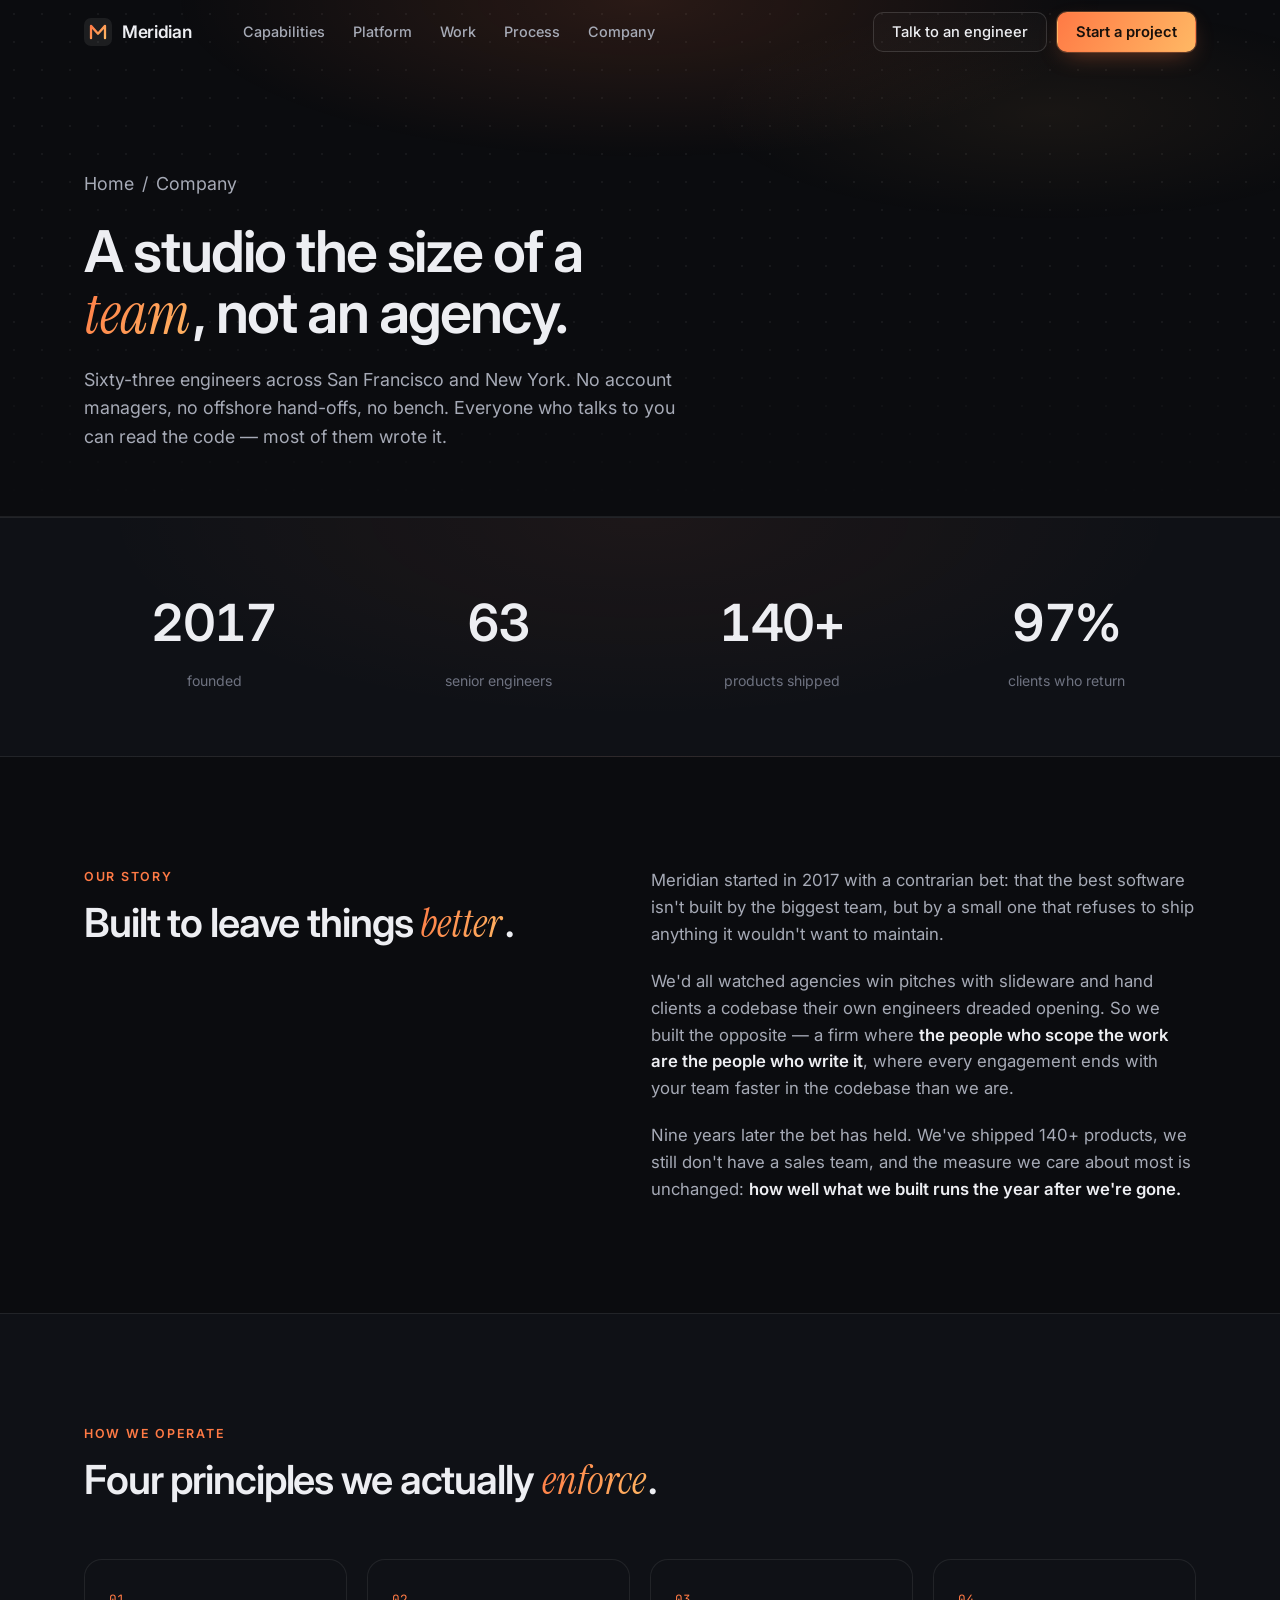
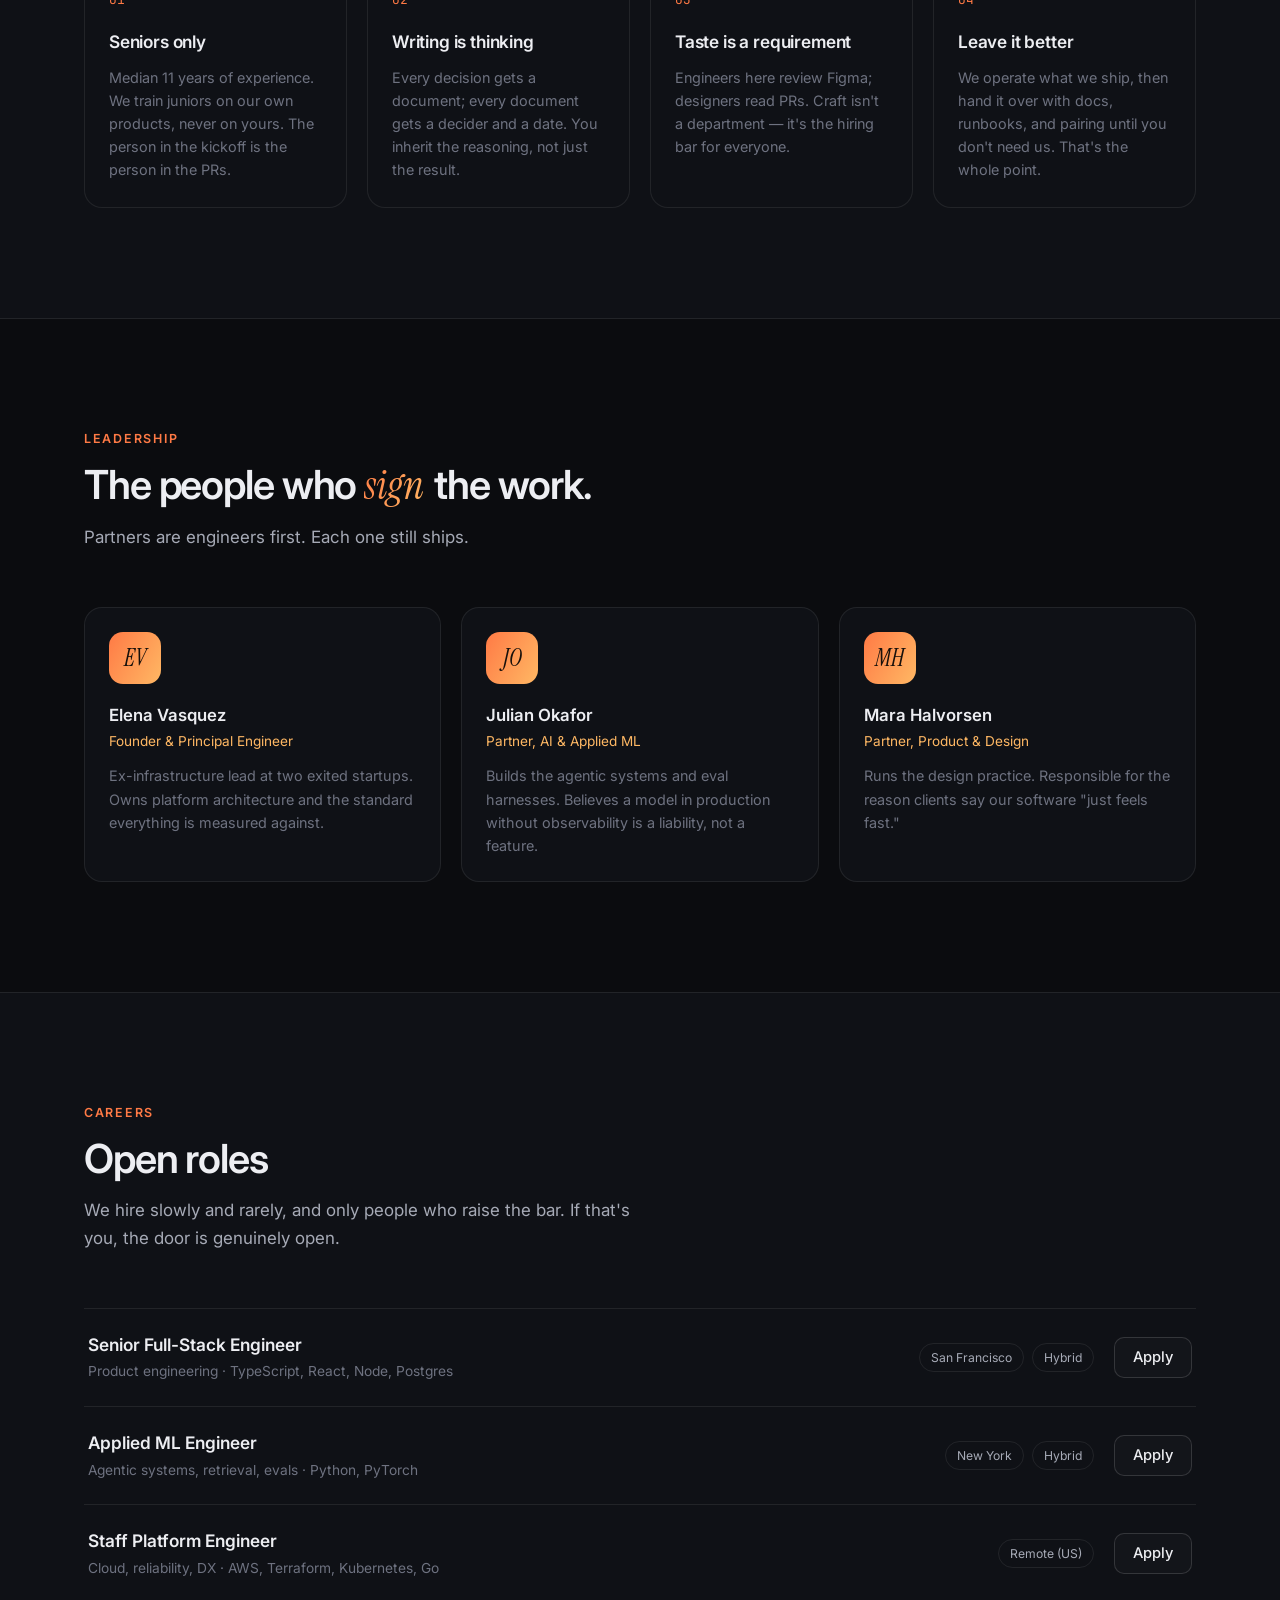
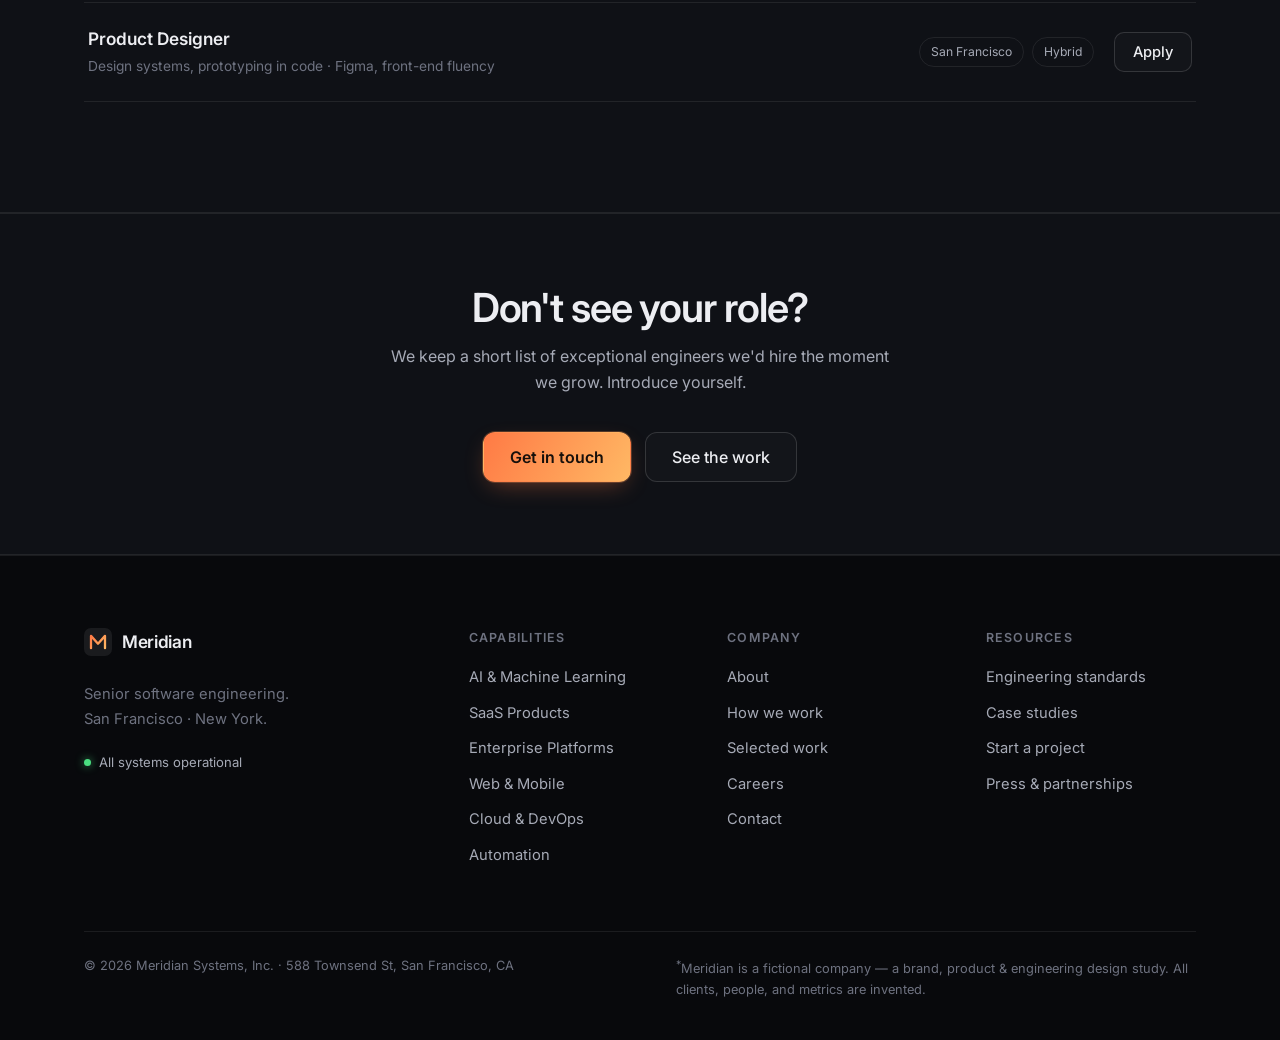
==== about.html @ 1ae5f594 "Add Company/Careers and Work case-study pages - about.html: company story, principles, leadership, o" ====
<!doctype html>
<html lang="en">
<head>
  <meta charset="utf-8">
  <meta name="viewport" content="width=device-width, initial-scale=1">
  <title>Company & Careers — Meridian</title>
  <meta name="description" content="Meridian is a senior software engineering firm in San Francisco and New York. Small by design — sixty-three engineers, no account managers. Meet the team and see open roles.">
  <meta property="og:title" content="Company & Careers — Meridian">
  <meta property="og:description" content="Small by design. Senior software engineering in San Francisco and New York.">
  <meta name="theme-color" content="#0b0c0f">
  <link rel="icon" href="data:image/svg+xml,%3Csvg xmlns='http://www.w3.org/2000/svg' viewBox='0 0 32 32'%3E%3Crect width='32' height='32' rx='8' fill='%230b0c0f'/%3E%3Cpath d='M8 23V9l8 9 8-9v14' stroke='%23ff7a45' stroke-width='2.6' fill='none' stroke-linecap='round' stroke-linejoin='round'/%3E%3C/svg%3E">
  <link rel="preconnect" href="https://fonts.googleapis.com">
  <link rel="preconnect" href="https://fonts.gstatic.com" crossorigin>
  <link href="https://fonts.googleapis.com/css2?family=Inter:wght@400;500;600;700&family=Instrument+Serif:ital@1&family=JetBrains+Mono:wght@400;500&display=swap" rel="stylesheet">
  <link rel="stylesheet" href="css/styles.css">
</head>
<body>
  <a class="skip-link" href="#main">Skip to content</a>

  <header class="nav is-scrolled" id="nav">
    <div class="nav-inner">
      <a class="brand" href="index.html" aria-label="Meridian home">
        <svg class="brand-mark" viewBox="0 0 32 32" aria-hidden="true">
          <rect width="32" height="32" rx="8" fill="currentColor" opacity="0.08"/>
          <path d="M8 23V9l8 9 8-9v14" stroke="url(#mg)" stroke-width="2.6" fill="none" stroke-linecap="round" stroke-linejoin="round"/>
          <defs><linearGradient id="mg" x1="8" y1="9" x2="24" y2="23" gradientUnits="userSpaceOnUse"><stop stop-color="#ff7a45"/><stop offset="1" stop-color="#ffb864"/></linearGradient></defs>
        </svg>
        <span class="brand-name">Meridian</span>
      </a>
      <nav class="nav-links" aria-label="Primary">
        <a href="index.html#capabilities">Capabilities</a>
        <a href="index.html#platform">Platform</a>
        <a href="work.html">Work</a>
        <a href="index.html#process">Process</a>
        <a href="about.html" aria-current="page">Company</a>
      </nav>
      <div class="nav-actions">
        <a class="btn btn-ghost" href="index.html#contact">Talk to an engineer</a>
        <a class="btn btn-primary" href="index.html#contact">Start a project</a>
        <button class="nav-toggle" id="navToggle" aria-expanded="false" aria-controls="mobileMenu" aria-label="Open menu"><span></span><span></span></button>
      </div>
    </div>
    <div class="mobile-menu" id="mobileMenu">
      <a href="index.html#capabilities">Capabilities</a>
      <a href="index.html#platform">Platform</a>
      <a href="work.html">Work</a>
      <a href="index.html#process">Process</a>
      <a href="about.html">Company</a>
      <a class="btn btn-primary" href="index.html#contact">Start a project</a>
    </div>
  </header>

  <main id="main">

    <section class="subhero">
      <div class="hero-bg" aria-hidden="true"></div>
      <div class="container">
        <div class="subhero-inner" data-reveal>
          <p class="crumb"><a href="index.html">Home</a> <span>/</span> Company</p>
          <h1>A studio the size of a <em class="accent-serif">team</em>, not an agency.</h1>
          <p>Sixty-three engineers across San&nbsp;Francisco and New&nbsp;York. No account managers, no offshore hand-offs, no bench. Everyone who talks to you can read the code — most of them wrote it.</p>
        </div>
      </div>
    </section>

    <!-- stats -->
    <section class="stats" aria-label="Company statistics">
      <div class="container stats-row" data-reveal>
        <div class="stat"><span class="stat-num" data-count="2017">0</span><span class="stat-label">founded</span></div>
        <div class="stat"><span class="stat-num" data-count="63">0</span><span class="stat-label">senior engineers</span></div>
        <div class="stat"><span class="stat-num" data-count="140" data-suffix="+">0</span><span class="stat-label">products shipped</span></div>
        <div class="stat"><span class="stat-num" data-count="97" data-suffix="%">0</span><span class="stat-label">clients who return</span></div>
      </div>
    </section>

    <!-- story -->
    <section class="section">
      <div class="container company-grid">
        <div data-reveal>
          <p class="eyebrow">Our story</p>
          <h2 class="h2">Built to leave things <em class="accent-serif">better</em>.</h2>
        </div>
        <div class="prose" data-reveal>
          <p>Meridian started in 2017 with a contrarian bet: that the best software isn't built by the biggest team, but by a small one that refuses to ship anything it wouldn't want to maintain.</p>
          <p>We'd all watched agencies win pitches with slideware and hand clients a codebase their own engineers dreaded opening. So we built the opposite — a firm where <strong>the people who scope the work are the people who write it</strong>, where every engagement ends with your team faster in the codebase than we are.</p>
          <p>Nine years later the bet has held. We've shipped 140+ products, we still don't have a sales team, and the measure we care about most is unchanged: <strong>how well what we built runs the year after we're gone.</strong></p>
        </div>
      </div>
    </section>

    <!-- values -->
    <section class="section section-alt">
      <div class="container">
        <div class="section-head" data-reveal>
          <p class="eyebrow">How we operate</p>
          <h2 class="h2">Four principles we actually <em class="accent-serif">enforce</em>.</h2>
        </div>
        <div class="steps" data-reveal>
          <div class="step"><span class="step-num">01</span><h3>Seniors only</h3><p>Median 11 years of experience. We train juniors on our own products, never on yours. The person in the kickoff is the person in the PRs.</p></div>
          <div class="step"><span class="step-num">02</span><h3>Writing is thinking</h3><p>Every decision gets a document; every document gets a decider and a date. You inherit the reasoning, not just the result.</p></div>
          <div class="step"><span class="step-num">03</span><h3>Taste is a requirement</h3><p>Engineers here review Figma; designers read PRs. Craft isn't a department — it's the hiring bar for everyone.</p></div>
          <div class="step"><span class="step-num">04</span><h3>Leave it better</h3><p>We operate what we ship, then hand it over with docs, runbooks, and pairing until you don't need us. That's the whole point.</p></div>
        </div>
      </div>
    </section>

    <!-- leadership -->
    <section class="section">
      <div class="container">
        <div class="section-head" data-reveal>
          <p class="eyebrow">Leadership</p>
          <h2 class="h2">The people who <em class="accent-serif">sign</em> the work.</h2>
          <p class="section-sub">Partners are engineers first. Each one still ships.</p>
        </div>
        <div class="leaders" data-reveal>
          <div class="leader">
            <div class="leader-avatar">EV</div>
            <h3>Elena Vasquez</h3>
            <p class="role">Founder &amp; Principal Engineer</p>
            <p>Ex-infrastructure lead at two exited startups. Owns platform architecture and the standard everything is measured against.</p>
          </div>
          <div class="leader">
            <div class="leader-avatar">JO</div>
            <h3>Julian Okafor</h3>
            <p class="role">Partner, AI &amp; Applied ML</p>
            <p>Builds the agentic systems and eval harnesses. Believes a model in production without observability is a liability, not a feature.</p>
          </div>
          <div class="leader">
            <div class="leader-avatar">MH</div>
            <h3>Mara Halvorsen</h3>
            <p class="role">Partner, Product &amp; Design</p>
            <p>Runs the design practice. Responsible for the reason clients say our software "just feels fast."</p>
          </div>
        </div>
      </div>
    </section>

    <!-- careers -->
    <section class="section section-alt" id="careers">
      <div class="container">
        <div class="section-head" data-reveal>
          <p class="eyebrow">Careers</p>
          <h2 class="h2">Open roles</h2>
          <p class="section-sub">We hire slowly and rarely, and only people who raise the bar. If that's you, the door is genuinely open.</p>
        </div>
        <div class="roles" data-reveal>
          <div class="role-row">
            <div class="role-main"><h3>Senior Full-Stack Engineer</h3><span>Product engineering · TypeScript, React, Node, Postgres</span></div>
            <div class="role-meta"><span class="role-badge">San Francisco</span><span class="role-badge">Hybrid</span></div>
            <a class="btn btn-ghost" href="index.html#contact">Apply</a>
          </div>
          <div class="role-row">
            <div class="role-main"><h3>Applied ML Engineer</h3><span>Agentic systems, retrieval, evals · Python, PyTorch</span></div>
            <div class="role-meta"><span class="role-badge">New York</span><span class="role-badge">Hybrid</span></div>
            <a class="btn btn-ghost" href="index.html#contact">Apply</a>
          </div>
          <div class="role-row">
            <div class="role-main"><h3>Staff Platform Engineer</h3><span>Cloud, reliability, DX · AWS, Terraform, Kubernetes, Go</span></div>
            <div class="role-meta"><span class="role-badge">Remote (US)</span></div>
            <a class="btn btn-ghost" href="index.html#contact">Apply</a>
          </div>
          <div class="role-row">
            <div class="role-main"><h3>Product Designer</h3><span>Design systems, prototyping in code · Figma, front-end fluency</span></div>
            <div class="role-meta"><span class="role-badge">San Francisco</span><span class="role-badge">Hybrid</span></div>
            <a class="btn btn-ghost" href="index.html#contact">Apply</a>
          </div>
        </div>
      </div>
    </section>

    <section class="cta-band">
      <div class="container" data-reveal>
        <h2 class="h2">Don't see your role?</h2>
        <p>We keep a short list of exceptional engineers we'd hire the moment we grow. Introduce yourself.</p>
        <div class="hero-cta"><a class="btn btn-primary btn-lg" href="index.html#contact">Get in touch</a><a class="btn btn-ghost btn-lg" href="work.html">See the work</a></div>
      </div>
    </section>
  </main>

  <div id="footer-root"></div>
  <script src="js/footer.js" defer></script>
  <script src="js/app.js" defer></script>
</body>
</html>
---- css/styles.css ----
/* ============================================================
   Meridian — design system
   Canvas: warm near-black. Accent: ember (copper → amber).
   Type: Inter (UI) + Instrument Serif italic (display accents).
   ============================================================ */

:root {
  --bg: #0b0c0f;
  --bg-raise: #0f1116;
  --surface: #13151c;
  --surface-2: #171a22;
  --border: rgba(255, 255, 255, 0.08);
  --border-strong: rgba(255, 255, 255, 0.14);
  --text: #edeef2;
  --text-2: #a6aab6;
  --text-3: #6e7280;
  --ember: #ff7a45;
  --ember-2: #ffb864;
  --ember-grad: linear-gradient(120deg, #ff7a45, #ffb864);
  --ok: #4ade80;
  --warn: #fbbf24;
  --radius: 12px;
  --radius-lg: 18px;
  --font-ui: "Inter", ui-sans-serif, system-ui, -apple-system, "Segoe UI", sans-serif;
  --font-serif: "Instrument Serif", Georgia, "Times New Roman", serif;
  --font-mono: "JetBrains Mono", ui-monospace, "SF Mono", Menlo, monospace;
  --container: 1160px;
  --ease: cubic-bezier(0.22, 1, 0.36, 1);
}

*, *::before, *::after { box-sizing: border-box; }

html { scroll-behavior: smooth; }
@media (prefers-reduced-motion: reduce) {
  html { scroll-behavior: auto; }
}

body {
  margin: 0;
  background: var(--bg);
  color: var(--text);
  font-family: var(--font-ui);
  font-size: 16px;
  line-height: 1.6;
  -webkit-font-smoothing: antialiased;
  text-rendering: optimizeLegibility;
  overflow-x: hidden;
}

h1, h2, h3, h4, p, ul, figure, blockquote { margin: 0; }
ul { padding: 0; list-style: none; }
a { color: inherit; text-decoration: none; }
img, svg { display: block; max-width: 100%; }
button { font: inherit; color: inherit; background: none; border: 0; cursor: pointer; }

::selection { background: rgba(255, 122, 69, 0.32); color: #fff; }

.container {
  width: 100%;
  max-width: var(--container);
  margin: 0 auto;
  padding: 0 24px;
}

.skip-link {
  position: absolute;
  left: 16px; top: -48px;
  z-index: 100;
  padding: 10px 16px;
  background: var(--surface-2);
  border: 1px solid var(--border-strong);
  border-radius: 8px;
  transition: top 0.2s var(--ease);
}
.skip-link:focus { top: 16px; }

/* ---------- typography ---------- */

.display {
  font-size: clamp(2.5rem, 6vw, 4.3rem);
  font-weight: 600;
  line-height: 1.04;
  letter-spacing: -0.035em;
  text-wrap: balance;
}
.display-sm {
  font-size: clamp(2rem, 4.4vw, 3.2rem);
  font-weight: 600;
  line-height: 1.08;
  letter-spacing: -0.03em;
}
.h2 {
  font-size: clamp(1.7rem, 3.4vw, 2.5rem);
  font-weight: 600;
  line-height: 1.12;
  letter-spacing: -0.028em;
  text-wrap: balance;
}
.accent-serif {
  font-family: var(--font-serif);
  font-style: italic;
  font-weight: 400;
  letter-spacing: 0;
  background: var(--ember-grad);
  -webkit-background-clip: text;
  background-clip: text;
  color: transparent;
  padding-right: 0.06em;
}
.eyebrow {
  font-size: 0.78rem;
  font-weight: 600;
  letter-spacing: 0.14em;
  text-transform: uppercase;
  color: var(--ember);
  margin-bottom: 14px;
}
.section-sub {
  color: var(--text-2);
  font-size: 1.06rem;
  max-width: 560px;
  margin-top: 16px;
}

/* ---------- buttons ---------- */

.btn {
  display: inline-flex;
  align-items: center;
  gap: 8px;
  padding: 9px 18px;
  border-radius: 10px;
  font-size: 0.92rem;
  font-weight: 500;
  line-height: 1.4;
  white-space: nowrap;
  border: 1px solid transparent;
  transition: transform 0.18s var(--ease), background 0.18s var(--ease),
              border-color 0.18s var(--ease), box-shadow 0.18s var(--ease);
}
.btn-lg { padding: 13px 26px; font-size: 1rem; border-radius: 12px; }
.btn-primary {
  background: var(--ember-grad);
  color: #17100b;
  font-weight: 600;
  box-shadow: 0 0 0 1px rgba(255, 150, 90, 0.25), 0 8px 24px -8px rgba(255, 122, 69, 0.45);
}
.btn-primary:hover {
  transform: translateY(-1px);
  box-shadow: 0 0 0 1px rgba(255, 170, 110, 0.4), 0 12px 32px -8px rgba(255, 122, 69, 0.6);
}
.btn-ghost {
  border-color: var(--border-strong);
  color: var(--text);
  background: rgba(255, 255, 255, 0.02);
}
.btn-ghost:hover {
  border-color: rgba(255, 255, 255, 0.28);
  background: rgba(255, 255, 255, 0.05);
  transform: translateY(-1px);
}
.btn:focus-visible, .tab:focus-visible, a:focus-visible {
  outline: 2px solid var(--ember);
  outline-offset: 3px;
  border-radius: 4px;
}

.text-link {
  display: inline-block;
  margin-top: 18px;
  font-weight: 500;
  color: var(--ember-2);
  transition: opacity 0.15s ease;
}
.text-link:hover { opacity: 0.8; }

/* ---------- nav ---------- */

.nav {
  position: fixed;
  inset: 0 0 auto 0;
  z-index: 50;
  transition: background 0.25s ease, border-color 0.25s ease, backdrop-filter 0.25s ease;
  border-bottom: 1px solid transparent;
}
.nav.is-scrolled {
  background: rgba(11, 12, 15, 0.78);
  -webkit-backdrop-filter: blur(14px);
  backdrop-filter: blur(14px);
  border-bottom-color: var(--border);
}
.nav-inner {
  max-width: var(--container);
  margin: 0 auto;
  padding: 0 24px;
  height: 64px;
  display: flex;
  align-items: center;
  gap: 32px;
}
.brand { display: inline-flex; align-items: center; gap: 10px; }
.brand-mark { width: 28px; height: 28px; }
.brand-name {
  font-size: 1.08rem;
  font-weight: 600;
  letter-spacing: -0.02em;
}
.nav-links {
  display: flex;
  gap: 4px;
  margin-left: 8px;
}
.nav-links a {
  padding: 7px 12px;
  border-radius: 8px;
  font-size: 0.9rem;
  font-weight: 500;
  color: var(--text-2);
  transition: color 0.15s ease, background 0.15s ease;
}
.nav-links a:hover { color: var(--text); background: rgba(255, 255, 255, 0.05); }
.nav-actions {
  margin-left: auto;
  display: flex;
  align-items: center;
  gap: 10px;
}
.nav-toggle {
  display: none;
  flex-direction: column;
  justify-content: center;
  gap: 5px;
  width: 40px;
  height: 40px;
  padding: 10px;
  border-radius: 8px;
}
.nav-toggle span {
  display: block;
  height: 2px;
  border-radius: 2px;
  background: var(--text);
  transition: transform 0.25s var(--ease), opacity 0.2s ease;
}
.nav-toggle[aria-expanded="true"] span:first-child { transform: translateY(3.5px) rotate(45deg); }
.nav-toggle[aria-expanded="true"] span:last-child { transform: translateY(-3.5px) rotate(-45deg); }

.mobile-menu {
  display: none;
  flex-direction: column;
  gap: 4px;
  padding: 12px 24px 24px;
  background: rgba(11, 12, 15, 0.96);
  -webkit-backdrop-filter: blur(14px);
  backdrop-filter: blur(14px);
  border-bottom: 1px solid var(--border);
}
.mobile-menu a:not(.btn) {
  padding: 12px 4px;
  font-size: 1.05rem;
  font-weight: 500;
  color: var(--text-2);
  border-bottom: 1px solid var(--border);
}
.mobile-menu .btn { margin-top: 16px; justify-content: center; }
.mobile-menu.is-open { display: flex; }

/* ---------- hero ---------- */

.hero {
  position: relative;
  padding: 168px 0 96px;
  overflow: hidden;
}
.hero-bg {
  position: absolute;
  inset: 0;
  pointer-events: none;
  background:
    radial-gradient(52% 44% at 50% 0%, rgba(255, 122, 69, 0.13), transparent 70%),
    radial-gradient(38% 30% at 82% 22%, rgba(255, 184, 100, 0.06), transparent 70%),
    radial-gradient(rgba(255, 255, 255, 0.05) 1px, transparent 1px);
  background-size: 100% 100%, 100% 100%, 28px 28px;
  mask-image: linear-gradient(to bottom, black 0%, black 62%, transparent 100%);
  -webkit-mask-image: linear-gradient(to bottom, black 0%, black 62%, transparent 100%);
}
.hero-copy {
  position: relative;
  max-width: 860px;
  margin: 0 auto;
  text-align: center;
}
.pill {
  display: inline-flex;
  align-items: center;
  gap: 8px;
  padding: 6px 14px;
  margin-bottom: 28px;
  border: 1px solid var(--border-strong);
  border-radius: 999px;
  background: rgba(255, 255, 255, 0.03);
  font-size: 0.82rem;
  font-weight: 500;
  color: var(--text-2);
}
.pill-dot {
  width: 7px; height: 7px;
  border-radius: 50%;
  background: var(--ember);
  box-shadow: 0 0 10px rgba(255, 122, 69, 0.9);
}
.hero-sub {
  margin: 26px auto 0;
  max-width: 620px;
  font-size: 1.13rem;
  color: var(--text-2);
}
.hero-cta {
  display: flex;
  flex-wrap: wrap;
  justify-content: center;
  gap: 14px;
  margin-top: 36px;
}
.hero-meta {
  margin-top: 22px;
  font-size: 0.85rem;
  color: var(--text-3);
}

/* ---------- console mockup ---------- */

.console-wrap {
  position: relative;
  margin-top: 72px;
}
.console-glow {
  position: absolute;
  inset: -8% -6%;
  background: radial-gradient(50% 60% at 50% 30%, rgba(255, 122, 69, 0.16), transparent 72%);
  filter: blur(12px);
  pointer-events: none;
}
.console {
  position: relative;
  border: 1px solid var(--border-strong);
  border-radius: var(--radius-lg);
  background: linear-gradient(180deg, #14161d, #0e1015);
  box-shadow:
    0 1px 0 rgba(255, 255, 255, 0.06) inset,
    0 40px 80px -32px rgba(0, 0, 0, 0.8);
  overflow: hidden;
  font-size: 13px;
}
.console-top {
  display: flex;
  align-items: center;
  gap: 7px;
  padding: 12px 16px;
  border-bottom: 1px solid var(--border);
  background: rgba(255, 255, 255, 0.02);
}
.tl-dot {
  width: 11px; height: 11px;
  border-radius: 50%;
  background: rgba(255, 255, 255, 0.14);
}
.console-title {
  margin-left: 10px;
  font-family: var(--font-mono);
  font-size: 12px;
  color: var(--text-3);
  overflow: hidden;
  text-overflow: ellipsis;
  white-space: nowrap;
}
.console-env {
  margin-left: auto;
  padding: 2px 9px;
  border-radius: 999px;
  border: 1px solid rgba(74, 222, 128, 0.35);
  color: var(--ok);
  font-size: 10px;
  font-weight: 600;
  letter-spacing: 0.1em;
}
.console-body { display: flex; }
.console-side {
  width: 172px;
  flex-shrink: 0;
  padding: 14px 10px;
  border-right: 1px solid var(--border);
  display: flex;
  flex-direction: column;
  gap: 2px;
}
.cs-item {
  display: flex;
  align-items: center;
  gap: 9px;
  padding: 7px 10px;
  border-radius: 8px;
  color: var(--text-3);
  font-weight: 500;
}
.cs-item.is-active {
  background: rgba(255, 122, 69, 0.1);
  color: var(--text);
}
.cs-ico {
  width: 13px; height: 13px;
  border-radius: 4px;
  background: currentColor;
  opacity: 0.35;
}
.cs-item.is-active .cs-ico { background: var(--ember); opacity: 1; }

.console-main {
  flex: 1;
  min-width: 0;
  padding: 18px;
  display: flex;
  flex-direction: column;
  gap: 14px;
}
.console-metrics {
  display: grid;
  grid-template-columns: repeat(3, 1fr);
  gap: 12px;
}
.metric {
  position: relative;
  padding: 12px 14px 8px;
  border: 1px solid var(--border);
  border-radius: 10px;
  background: rgba(255, 255, 255, 0.02);
  display: flex;
  flex-direction: column;
  gap: 2px;
}
.metric-label { color: var(--text-3); font-size: 11px; }
.metric-value {
  font-size: 19px;
  font-weight: 600;
  letter-spacing: -0.02em;
  font-variant-numeric: tabular-nums;
}
.metric-delta { font-size: 10.5px; color: var(--text-3); }
.metric-delta.up { color: var(--ok); }
.spark {
  width: 100%;
  height: 26px;
  margin-top: 6px;
}
.spark path {
  fill: none;
  stroke: var(--ember);
  stroke-width: 1.8;
  stroke-linecap: round;
  opacity: 0.85;
}

.console-feed {
  border: 1px solid var(--border);
  border-radius: 10px;
  background: rgba(255, 255, 255, 0.02);
  padding: 12px 14px;
}
.feed-title {
  font-size: 11px;
  font-weight: 600;
  letter-spacing: 0.08em;
  text-transform: uppercase;
  color: var(--text-3);
  margin-bottom: 8px;
}
.feed-row {
  display: flex;
  align-items: center;
  gap: 10px;
  padding: 7px 0;
  border-top: 1px solid var(--border);
  min-width: 0;
}
.feed-name {
  font-family: var(--font-mono);
  font-size: 12px;
  color: var(--text);
  flex-shrink: 0;
}
.feed-desc {
  color: var(--text-3);
  overflow: hidden;
  text-overflow: ellipsis;
  white-space: nowrap;
}
.feed-time { margin-left: auto; color: var(--text-3); font-size: 11px; flex-shrink: 0; }

.dot {
  width: 7px; height: 7px;
  border-radius: 50%;
  flex-shrink: 0;
}
.dot.ok { background: var(--ok); box-shadow: 0 0 8px rgba(74, 222, 128, 0.7); }
.dot.warn { background: var(--warn); box-shadow: 0 0 8px rgba(251, 191, 36, 0.7); }
.dot.pulse { animation: pulse 2.4s ease-in-out infinite; }
@keyframes pulse {
  0%, 100% { box-shadow: 0 0 0 0 rgba(74, 222, 128, 0.5); }
  50% { box-shadow: 0 0 0 6px rgba(74, 222, 128, 0); }
}

.console-deploy {
  display: flex;
  align-items: center;
  gap: 10px;
  padding: 10px 14px;
  border: 1px solid rgba(74, 222, 128, 0.18);
  border-radius: 10px;
  background: rgba(74, 222, 128, 0.05);
  color: var(--text-2);
}
.console-deploy strong { color: var(--text); font-weight: 600; }
.deploy-time { margin-left: auto; font-family: var(--font-mono); font-size: 11px; color: var(--text-3); }

/* ---------- logos ---------- */

.logos { padding: 56px 0 40px; }
.logos-label {
  text-align: center;
  font-size: 0.82rem;
  letter-spacing: 0.1em;
  text-transform: uppercase;
  color: var(--text-3);
  margin-bottom: 30px;
}
.logos-row {
  display: flex;
  flex-wrap: wrap;
  justify-content: center;
  align-items: center;
  gap: 20px 48px;
}
.logo-mark {
  color: var(--text-3);
  opacity: 0.85;
  transition: color 0.2s ease, opacity 0.2s ease;
  white-space: nowrap;
}
.logo-mark:hover { color: var(--text-2); opacity: 1; }
.lm-1 { font-family: var(--font-serif); font-style: italic; font-size: 1.35rem; }
.lm-2 { font-weight: 700; letter-spacing: 0.22em; font-size: 0.95rem; }
.lm-3 { font-weight: 600; font-size: 1.2rem; letter-spacing: -0.04em; }
.lm-4 { font-weight: 500; font-size: 1.2rem; letter-spacing: -0.01em; }
.lm-5 { font-weight: 600; letter-spacing: 0.3em; font-size: 0.9rem; }
.lm-6 { font-family: var(--font-mono); font-size: 1.05rem; }
.lm-7 { font-family: var(--font-serif); font-style: italic; font-size: 1.3rem; }
.lm-8 { font-weight: 700; letter-spacing: 0.18em; font-size: 0.95rem; }

/* ---------- sections ---------- */

.section { padding: 110px 0; }
.section-alt {
  background: var(--bg-raise);
  border-top: 1px solid var(--border);
  border-bottom: 1px solid var(--border);
}
.section-head { max-width: 640px; margin-bottom: 56px; }

/* ---------- tabs ---------- */

.tab-list {
  display: flex;
  flex-wrap: wrap;
  gap: 6px;
  padding: 6px;
  border: 1px solid var(--border);
  border-radius: 14px;
  background: var(--bg-raise);
  width: fit-content;
  max-width: 100%;
}
.tab {
  padding: 8px 15px;
  border-radius: 9px;
  font-size: 0.88rem;
  font-weight: 500;
  color: var(--text-3);
  transition: color 0.15s ease, background 0.15s ease;
  white-space: nowrap;
}
.tab:hover { color: var(--text-2); }
.tab.is-active {
  background: var(--surface-2);
  color: var(--text);
  box-shadow: 0 1px 0 rgba(255, 255, 255, 0.05) inset, 0 4px 12px -4px rgba(0, 0, 0, 0.5);
}
.tab-panel {
  display: none;
  margin-top: 34px;
  gap: 48px;
  align-items: start;
}
.tab-panel.is-active { display: grid; grid-template-columns: 1.25fr 1fr; }
.panel-copy h3 {
  font-size: 1.45rem;
  font-weight: 600;
  letter-spacing: -0.02em;
  margin-bottom: 12px;
}
.panel-copy p { color: var(--text-2); max-width: 520px; }
.check-list { margin-top: 22px; display: grid; gap: 11px; }
.check-list li {
  position: relative;
  padding-left: 28px;
  color: var(--text-2);
}
.check-list li::before {
  content: "";
  position: absolute;
  left: 0; top: 5px;
  width: 15px; height: 15px;
  border-radius: 50%;
  background:
    linear-gradient(120deg, rgba(255,122,69,.22), rgba(255,184,100,.22));
  border: 1px solid rgba(255, 140, 80, 0.5);
}
.check-list li::after {
  content: "";
  position: absolute;
  left: 4.5px; top: 9px;
  width: 7px; height: 4px;
  border-left: 1.6px solid var(--ember-2);
  border-bottom: 1.6px solid var(--ember-2);
  transform: rotate(-48deg);
}
.panel-spec {
  border: 1px solid var(--border);
  border-radius: var(--radius);
  background: var(--bg-raise);
  padding: 8px 22px;
}
.spec-row {
  display: flex;
  justify-content: space-between;
  align-items: baseline;
  gap: 18px;
  padding: 15px 0;
  border-top: 1px solid var(--border);
  font-size: 0.92rem;
}
.spec-row:first-child { border-top: 0; }
.spec-row span { color: var(--text-3); flex-shrink: 0; }
.spec-row strong { font-weight: 600; text-align: right; }

/* ---------- vignettes ---------- */

.vignette {
  display: grid;
  grid-template-columns: 1fr 1.15fr;
  gap: 64px;
  align-items: center;
  padding: 56px 0;
}
.vignette + .vignette { border-top: 1px solid var(--border); }
.vignette-copy, .vignette-visual { min-width: 0; }
.vignette-flip .vignette-copy { order: 2; }
.vignette-flip .vignette-visual { order: 1; }
.vignette-copy h3 {
  font-size: 1.6rem;
  font-weight: 600;
  letter-spacing: -0.022em;
  margin-bottom: 14px;
}
.vignette-copy p { color: var(--text-2); max-width: 460px; }

/* canvas card */
.canvas-card {
  border: 1px solid var(--border-strong);
  border-radius: var(--radius-lg);
  background:
    radial-gradient(rgba(255,255,255,0.05) 1px, transparent 1px) 0 0 / 22px 22px,
    linear-gradient(180deg, #14161d, #0e1015);
  box-shadow: 0 24px 60px -28px rgba(0, 0, 0, 0.8);
  overflow-x: auto;
  overflow-y: hidden;
}
.canvas-stage {
  position: relative;
  width: 560px;
  height: 300px;
  margin: 0 auto;
}
.canvas-lines { position: absolute; left: 20px; top: 20px; width: 520px; height: 260px; }
.canvas-lines .flow {
  fill: none;
  stroke: rgba(255, 150, 90, 0.5);
  stroke-width: 1.6;
  stroke-dasharray: 6 6;
  animation: flow 1.6s linear infinite;
}
@keyframes flow { to { stroke-dashoffset: -12; } }
.node {
  position: absolute;
  left: var(--x); top: var(--y);
  display: flex;
  flex-direction: column;
  gap: 1px;
  padding: 9px 13px 8px 26px;
  border: 1px solid var(--border-strong);
  border-radius: 10px;
  background: #171a22;
  font-size: 12.5px;
  font-weight: 600;
  white-space: nowrap;
  box-shadow: 0 8px 20px -8px rgba(0, 0, 0, 0.7);
}
.node small { font-weight: 400; color: var(--text-3); font-size: 10.5px; }
.node-dot {
  position: absolute;
  left: 11px; top: 15px;
  width: 7px; height: 7px;
  border-radius: 50%;
}
.node-dot.ok { background: var(--ok); }
.node-dot.warn { background: var(--warn); }
.node-dot.ember { background: var(--ember); box-shadow: 0 0 10px rgba(255,122,69,.8); }
.node-hot { border-color: rgba(255, 122, 69, 0.55); }

/* code card */
.code-card {
  border: 1px solid var(--border-strong);
  border-radius: var(--radius-lg);
  background: linear-gradient(180deg, #14161d, #0e1015);
  box-shadow: 0 24px 60px -28px rgba(0, 0, 0, 0.8);
  overflow: hidden;
}
.code-top {
  display: flex;
  align-items: center;
  gap: 7px;
  padding: 11px 14px;
  border-bottom: 1px solid var(--border);
}
.code-file {
  margin-left: 8px;
  font-family: var(--font-mono);
  font-size: 11.5px;
  color: var(--text-3);
}
.code {
  margin: 0;
  padding: 18px 20px;
  font-family: var(--font-mono);
  font-size: 12.5px;
  line-height: 1.75;
  color: #c9cdd8;
  overflow-x: auto;
}
.c-kw { color: #ff8f66; }
.c-fn { color: #ffc98a; }
.c-ty { color: #8ab8ff; }
.c-st { color: #9ce29c; }
.c-nu { color: #d0a8ff; }
.c-cm { color: #5b5f6b; font-style: italic; }

/* ops card */
.ops-card {
  border: 1px solid var(--border-strong);
  border-radius: var(--radius-lg);
  background: linear-gradient(180deg, #14161d, #0e1015);
  box-shadow: 0 24px 60px -28px rgba(0, 0, 0, 0.8);
  padding: 22px 24px;
}
.ops-row {
  display: flex;
  justify-content: space-between;
  align-items: baseline;
  font-size: 0.9rem;
  color: var(--text-2);
}
.ok-text { color: var(--ok); font-size: 1.15rem; font-weight: 600; }
.uptime-bars {
  display: flex;
  gap: 3px;
  margin: 16px 0 20px;
}
.uptime-bars span {
  flex: 1;
  height: 30px;
  border-radius: 2px;
  background: rgba(74, 222, 128, 0.55);
}
.uptime-bars span.down { background: rgba(251, 191, 36, 0.7); }
.ops-grid {
  display: grid;
  grid-template-columns: repeat(4, 1fr);
  gap: 10px;
}
.ops-stat {
  border: 1px solid var(--border);
  border-radius: 10px;
  padding: 10px 12px;
  display: flex;
  flex-direction: column;
  gap: 2px;
}
.ops-stat span { font-size: 11px; color: var(--text-3); }
.ops-stat strong { font-size: 15px; font-weight: 600; font-variant-numeric: tabular-nums; }

/* ---------- cases ---------- */

.cases {
  display: grid;
  grid-template-columns: repeat(3, 1fr);
  gap: 20px;
}
.case {
  display: flex;
  flex-direction: column;
  padding: 26px 26px 24px;
  border: 1px solid var(--border);
  border-radius: var(--radius-lg);
  background: var(--bg-raise);
  transition: border-color 0.25s ease, transform 0.25s var(--ease), box-shadow 0.25s ease;
}
.case:hover {
  border-color: rgba(255, 140, 80, 0.35);
  transform: translateY(-4px);
  box-shadow: 0 24px 48px -24px rgba(0, 0, 0, 0.7);
}
.case-top {
  display: flex;
  justify-content: space-between;
  align-items: center;
  gap: 12px;
  margin-bottom: 26px;
}
.case-brand { color: var(--text-2); }
.case-tag {
  font-size: 0.72rem;
  font-weight: 500;
  letter-spacing: 0.04em;
  color: var(--text-3);
  border: 1px solid var(--border);
  border-radius: 999px;
  padding: 3px 10px;
  white-space: nowrap;
}
.case-metric {
  font-size: 2.6rem;
  font-weight: 600;
  letter-spacing: -0.03em;
  line-height: 1;
  background: var(--ember-grad);
  -webkit-background-clip: text;
  background-clip: text;
  color: transparent;
}
.case-metric-label {
  margin-top: 6px;
  font-size: 0.88rem;
  color: var(--text-2);
}
.case-desc {
  margin-top: 16px;
  font-size: 0.92rem;
  color: var(--text-3);
  flex: 1;
}
.case-stack {
  display: flex;
  flex-wrap: wrap;
  gap: 6px;
  margin-top: 20px;
}
.case-stack span {
  font-family: var(--font-mono);
  font-size: 0.7rem;
  color: var(--text-3);
  border: 1px solid var(--border);
  border-radius: 6px;
  padding: 3px 8px;
  background: rgba(255, 255, 255, 0.02);
}

/* ---------- stats band ---------- */

.stats {
  border-top: 1px solid var(--border);
  border-bottom: 1px solid var(--border);
  background:
    radial-gradient(60% 120% at 50% 0%, rgba(255, 122, 69, 0.06), transparent 70%),
    var(--bg-raise);
  padding: 64px 0;
}
.stats-row {
  display: grid;
  grid-template-columns: repeat(4, 1fr);
  gap: 24px;
  text-align: center;
}
.stat-num {
  display: block;
  font-size: clamp(2.2rem, 4vw, 3.2rem);
  font-weight: 600;
  letter-spacing: -0.03em;
  font-variant-numeric: tabular-nums;
}
.stat-label {
  display: block;
  margin-top: 6px;
  font-size: 0.88rem;
  color: var(--text-3);
}

/* ---------- process ---------- */

.steps {
  display: grid;
  grid-template-columns: repeat(4, 1fr);
  gap: 20px;
}
.step {
  position: relative;
  padding: 26px 24px;
  border: 1px solid var(--border);
  border-radius: var(--radius-lg);
  background: var(--bg-raise);
}
.step-num {
  display: inline-block;
  font-family: var(--font-mono);
  font-size: 0.8rem;
  color: var(--ember);
  margin-bottom: 18px;
}
.step h3 {
  font-size: 1.08rem;
  font-weight: 600;
  margin-bottom: 10px;
  letter-spacing: -0.01em;
}
.step p { font-size: 0.9rem; color: var(--text-3); }

/* ---------- quotes ---------- */

.quotes {
  display: grid;
  grid-template-columns: repeat(3, 1fr);
  gap: 20px;
  align-items: stretch;
}
.quote {
  display: flex;
  flex-direction: column;
  justify-content: space-between;
  gap: 26px;
  padding: 28px;
  border: 1px solid var(--border);
  border-radius: var(--radius-lg);
  background: var(--bg);
}
.quote-featured {
  border-color: rgba(255, 140, 80, 0.3);
  background:
    radial-gradient(120% 100% at 50% 0%, rgba(255, 122, 69, 0.07), transparent 70%),
    var(--bg);
}
.quote blockquote {
  font-size: 1.02rem;
  line-height: 1.55;
  color: var(--text);
  letter-spacing: -0.005em;
}
.quote figcaption { display: flex; flex-direction: column; gap: 1px; }
.quote figcaption strong { font-size: 0.92rem; font-weight: 600; }
.quote figcaption span { font-size: 0.82rem; color: var(--text-3); }

/* ---------- company ---------- */

.company-grid {
  display: grid;
  grid-template-columns: 1fr 1.1fr;
  gap: 72px;
  align-items: start;
}
.company-copy .btn { margin-top: 28px; }
.values { display: grid; gap: 0; }
.values li {
  padding: 20px 0;
  border-top: 1px solid var(--border);
  color: var(--text-3);
  font-size: 0.97rem;
}
.values li:last-child { border-bottom: 1px solid var(--border); }
.values strong { color: var(--text); font-weight: 600; display: block; margin-bottom: 3px; }

/* ---------- CTA ---------- */

.cta {
  position: relative;
  padding: 130px 0;
  overflow: hidden;
  border-top: 1px solid var(--border);
}
.cta-glow {
  position: absolute;
  inset: 0;
  pointer-events: none;
  background:
    radial-gradient(46% 60% at 50% 100%, rgba(255, 122, 69, 0.14), transparent 72%),
    radial-gradient(rgba(255, 255, 255, 0.04) 1px, transparent 1px);
  background-size: 100% 100%, 28px 28px;
  mask-image: linear-gradient(to top, black 0%, black 55%, transparent 100%);
  -webkit-mask-image: linear-gradient(to top, black 0%, black 55%, transparent 100%);
}
.cta-inner {
  position: relative;
  text-align: center;
  max-width: 720px;
}
.cta-inner p {
  margin: 20px auto 0;
  max-width: 560px;
  color: var(--text-2);
  font-size: 1.05rem;
}
.cta-inner .hero-cta { margin-top: 34px; }
.cta-meta { font-size: 0.84rem !important; color: var(--text-3) !important; margin-top: 18px !important; }

/* ---------- footer ---------- */

.footer {
  border-top: 1px solid var(--border);
  background: #08090c;
  padding: 72px 0 40px;
}
.footer-grid {
  display: grid;
  grid-template-columns: 1.6fr 1fr 1fr 1fr;
  gap: 48px;
}
.footer-tag {
  margin-top: 18px;
  color: var(--text-3);
  font-size: 0.92rem;
  line-height: 1.7;
}
.footer-status {
  display: flex;
  align-items: center;
  gap: 8px;
  margin-top: 20px;
  font-size: 0.82rem;
  color: var(--text-2);
}
.footer-col { display: flex; flex-direction: column; gap: 12px; }
.footer-col h4 {
  font-size: 0.78rem;
  font-weight: 600;
  letter-spacing: 0.1em;
  text-transform: uppercase;
  color: var(--text-3);
  margin-bottom: 6px;
}
.footer-col a {
  font-size: 0.92rem;
  color: var(--text-2);
  width: fit-content;
  transition: color 0.15s ease;
}
.footer-col a:hover { color: var(--text); }
.footer-bottom {
  margin-top: 64px;
  padding-top: 24px;
  border-top: 1px solid var(--border);
  display: flex;
  flex-wrap: wrap;
  justify-content: space-between;
  gap: 10px 24px;
  font-size: 0.8rem;
  color: var(--text-3);
}
.footer-disclosure { max-width: 520px; }

/* ---------- reveal animations ---------- */

[data-reveal] {
  opacity: 0;
  transform: translateY(22px);
  transition: opacity 0.7s var(--ease), transform 0.7s var(--ease);
}
[data-reveal].is-visible {
  opacity: 1;
  transform: none;
}
@media (prefers-reduced-motion: reduce) {
  [data-reveal] { opacity: 1; transform: none; transition: none; }
  .dot.pulse, .canvas-lines .flow { animation: none; }
  .btn, .case { transition: none; }
}

/* ---------- responsive ---------- */

@media (max-width: 1020px) {
  .tab-panel.is-active { grid-template-columns: 1fr; gap: 28px; }
  .vignette { grid-template-columns: 1fr; gap: 36px; padding: 48px 0; }
  .vignette-flip .vignette-copy { order: 1; }
  .vignette-flip .vignette-visual { order: 2; }
  .company-grid { grid-template-columns: 1fr; gap: 44px; }
  .cases { grid-template-columns: 1fr; }
  .quotes { grid-template-columns: 1fr; }
  .steps { grid-template-columns: repeat(2, 1fr); }
  .footer-grid { grid-template-columns: 1fr 1fr; }
}

@media (max-width: 860px) {
  .nav-links, .nav-actions .btn { display: none; }
  .nav-toggle { display: flex; }
  .nav { background: rgba(11, 12, 15, 0.86); -webkit-backdrop-filter: blur(14px); backdrop-filter: blur(14px); }
  .hero { padding: 130px 0 72px; }
  .section { padding: 76px 0; }
  .console-side { display: none; }
  .console-metrics { grid-template-columns: 1fr 1fr; }
  .console-metrics .metric:last-child { grid-column: span 2; }
  .feed-desc { display: none; }
  .stats-row { grid-template-columns: repeat(2, 1fr); gap: 36px 16px; }
}

@media (max-width: 560px) {
  .steps { grid-template-columns: 1fr; }
  .footer-grid { grid-template-columns: 1fr; gap: 36px; }
  .console-metrics { grid-template-columns: 1fr; }
  .console-metrics .metric:last-child { grid-column: auto; }
  .ops-grid { grid-template-columns: repeat(2, 1fr); }
  .hero-cta .btn { width: 100%; justify-content: center; }
}

/* ============================================================
   Subpages (about.html, work.html)
   ============================================================ */

.subhero {
  position: relative;
  padding: 148px 0 64px;
  overflow: hidden;
  border-bottom: 1px solid var(--border);
}
.subhero .hero-bg { }
.subhero-inner { position: relative; max-width: 760px; }
.subhero h1 {
  font-size: clamp(2.2rem, 5vw, 3.6rem);
  font-weight: 600;
  line-height: 1.06;
  letter-spacing: -0.032em;
  text-wrap: balance;
}
.subhero p {
  margin-top: 22px;
  max-width: 600px;
  font-size: 1.12rem;
  color: var(--text-2);
}
.crumb {
  display: inline-flex;
  align-items: center;
  gap: 8px;
  margin-bottom: 22px;
  font-size: 0.82rem;
  color: var(--text-3);
}
.crumb a { color: var(--text-2); }
.crumb a:hover { color: var(--text); }

/* founder / about story */
.prose { max-width: 680px; }
.prose p { color: var(--text-2); font-size: 1.05rem; margin-bottom: 20px; }
.prose p:last-child { margin-bottom: 0; }
.prose strong { color: var(--text); font-weight: 600; }

.leaders {
  display: grid;
  grid-template-columns: repeat(3, 1fr);
  gap: 20px;
}
.leader {
  border: 1px solid var(--border);
  border-radius: var(--radius-lg);
  background: var(--bg-raise);
  padding: 24px;
}
.leader-avatar {
  width: 52px; height: 52px;
  border-radius: 14px;
  display: grid;
  place-items: center;
  font-family: var(--font-serif);
  font-style: italic;
  font-size: 1.5rem;
  color: #17100b;
  background: var(--ember-grad);
  margin-bottom: 18px;
}
.leader h3 { font-size: 1.05rem; font-weight: 600; }
.leader .role { font-size: 0.85rem; color: var(--ember-2); margin-top: 2px; }
.leader p { margin-top: 12px; font-size: 0.9rem; color: var(--text-3); }

/* open roles list */
.roles { border-top: 1px solid var(--border); }
.role-row {
  display: flex;
  align-items: center;
  gap: 20px;
  padding: 22px 4px;
  border-bottom: 1px solid var(--border);
  transition: background 0.18s ease, padding 0.18s ease;
}
.role-row:hover { background: rgba(255,255,255,0.02); padding-left: 14px; padding-right: 14px; }
.role-main { flex: 1; min-width: 0; }
.role-main h3 { font-size: 1.08rem; font-weight: 600; }
.role-main span { font-size: 0.86rem; color: var(--text-3); }
.role-meta { display: flex; gap: 8px; flex-wrap: wrap; }
.role-badge {
  font-size: 0.76rem;
  color: var(--text-2);
  border: 1px solid var(--border);
  border-radius: 999px;
  padding: 4px 11px;
  white-space: nowrap;
}
.role-row .btn { flex-shrink: 0; }

/* work index cards */
.worklist { display: grid; gap: 20px; }
.workcard {
  display: grid;
  grid-template-columns: 1fr 1.3fr;
  gap: 0;
  border: 1px solid var(--border);
  border-radius: var(--radius-lg);
  background: var(--bg-raise);
  overflow: hidden;
  transition: border-color 0.25s ease, transform 0.25s var(--ease);
}
.workcard:hover { border-color: rgba(255,140,80,0.3); transform: translateY(-3px); }
.workcard-visual {
  position: relative;
  min-height: 220px;
  padding: 30px;
  display: flex;
  flex-direction: column;
  justify-content: space-between;
  border-right: 1px solid var(--border);
  background:
    radial-gradient(60% 80% at 30% 20%, rgba(255,122,69,0.12), transparent 70%),
    radial-gradient(rgba(255,255,255,0.04) 1px, transparent 1px);
  background-size: 100% 100%, 20px 20px;
}
.workcard-brand { font-size: 1.5rem; color: var(--text); }
.workcard-big {
  font-size: clamp(2.4rem, 5vw, 3.4rem);
  font-weight: 600;
  letter-spacing: -0.03em;
  line-height: 1;
  background: var(--ember-grad);
  -webkit-background-clip: text; background-clip: text; color: transparent;
}
.workcard-big small { display: block; font-size: 0.9rem; font-weight: 400; color: var(--text-2); -webkit-text-fill-color: var(--text-2); margin-top: 6px; }
.workcard-body { padding: 30px; }
.workcard-tag {
  font-size: 0.74rem; font-weight: 600; letter-spacing: 0.08em; text-transform: uppercase;
  color: var(--ember);
}
.workcard-body h3 { font-size: 1.35rem; font-weight: 600; letter-spacing: -0.02em; margin: 12px 0; }
.workcard-body p { color: var(--text-2); font-size: 0.95rem; }
.workcard-results {
  display: flex; gap: 26px; flex-wrap: wrap; margin-top: 22px;
  padding-top: 20px; border-top: 1px solid var(--border);
}
.workcard-results div { display: flex; flex-direction: column; }
.workcard-results strong { font-size: 1.3rem; font-weight: 600; font-variant-numeric: tabular-nums; }
.workcard-results span { font-size: 0.78rem; color: var(--text-3); }

/* cta-band reused on subpages */
.cta-band {
  border-top: 1px solid var(--border);
  border-bottom: 1px solid var(--border);
  background: var(--bg-raise);
  padding: 72px 0;
  text-align: center;
}
.cta-band h2 { margin-bottom: 14px; }
.cta-band p { color: var(--text-2); max-width: 520px; margin: 0 auto 28px; }
.cta-band .hero-cta { justify-content: center; }

@media (max-width: 1020px) {
  .leaders { grid-template-columns: 1fr; }
  .workcard { grid-template-columns: 1fr; }
  .workcard-visual { border-right: 0; border-bottom: 1px solid var(--border); min-height: 180px; }
}
@media (max-width: 640px) {
  .role-row { flex-direction: column; align-items: flex-start; gap: 14px; }
  .role-row .btn { width: 100%; justify-content: center; }
}

.work-more { margin-top: 40px; text-align: center; }
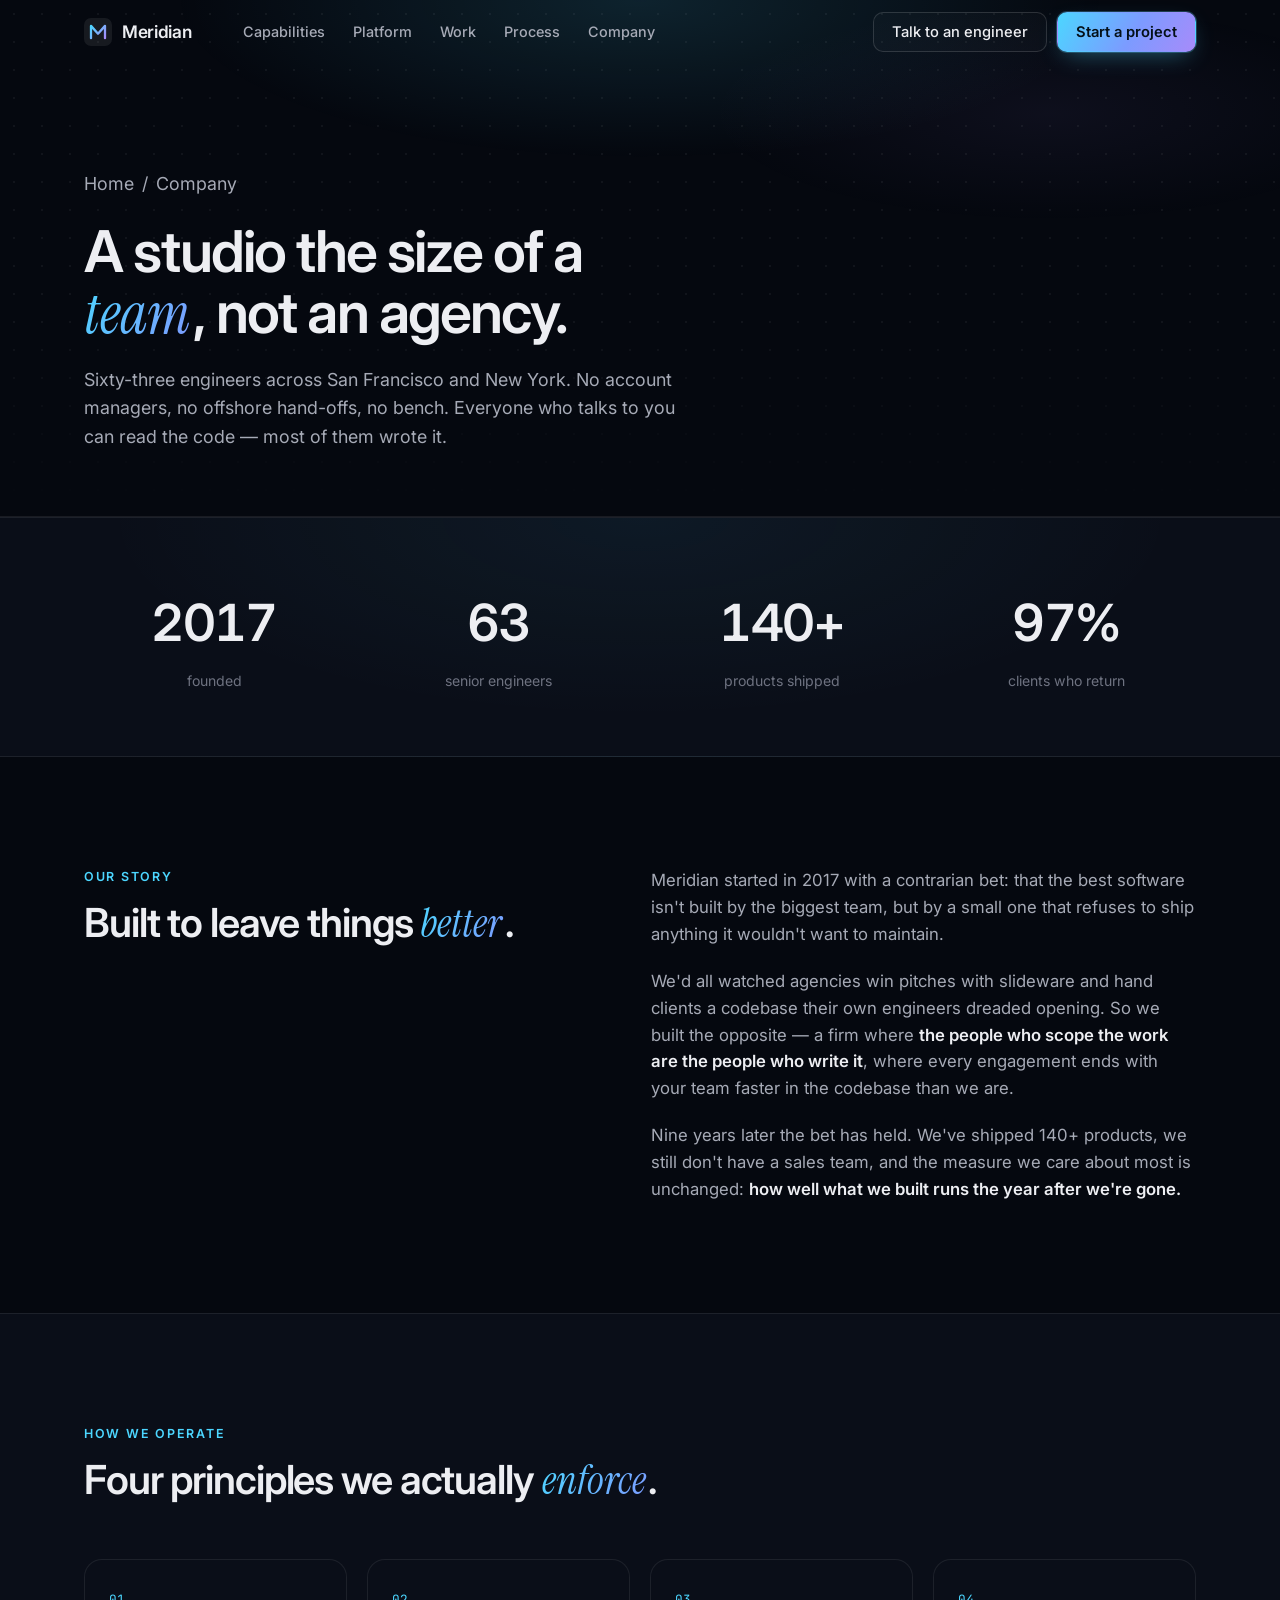
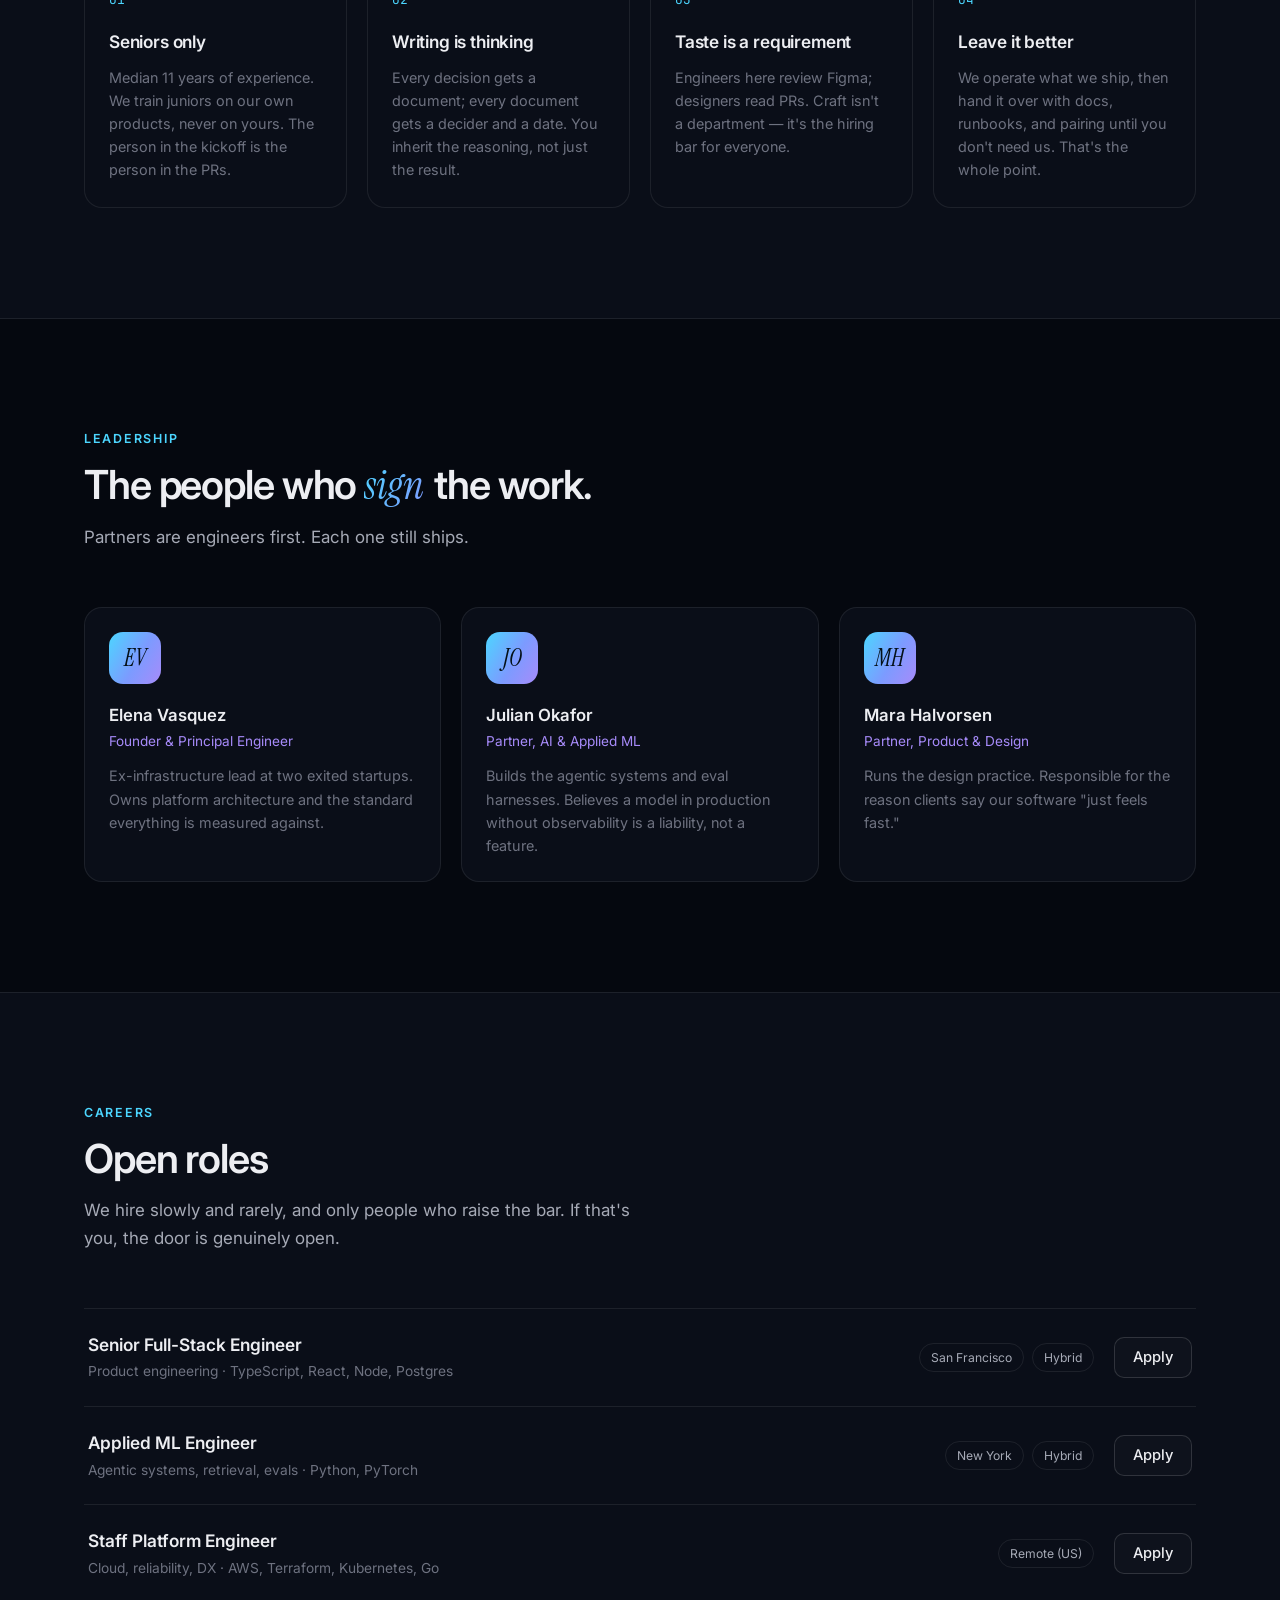
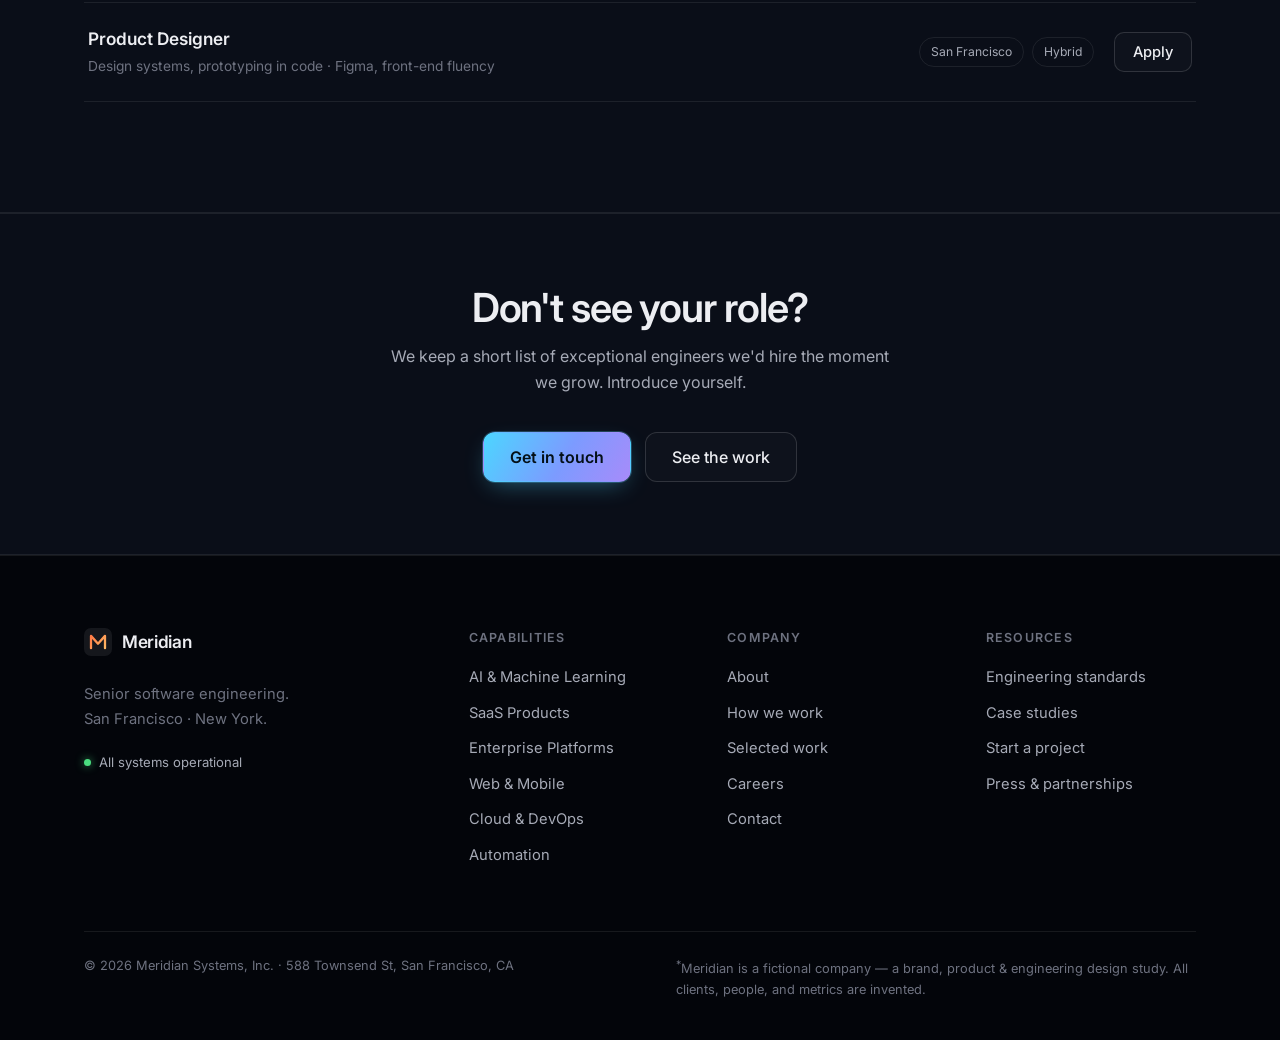
==== commit 5a97c84d: "Aurora theme, tighter copy, all links wired - New visual identity: deep-space navy canvas with auror" ====
--- a/about.html
+++ b/about.html
@@ -7,8 +7,8 @@
   <meta name="description" content="Meridian is a senior software engineering firm in San Francisco and New York. Small by design — sixty-three engineers, no account managers. Meet the team and see open roles.">
   <meta property="og:title" content="Company & Careers — Meridian">
   <meta property="og:description" content="Small by design. Senior software engineering in San Francisco and New York.">
-  <meta name="theme-color" content="#0b0c0f">
-  <link rel="icon" href="data:image/svg+xml,%3Csvg xmlns='http://www.w3.org/2000/svg' viewBox='0 0 32 32'%3E%3Crect width='32' height='32' rx='8' fill='%230b0c0f'/%3E%3Cpath d='M8 23V9l8 9 8-9v14' stroke='%23ff7a45' stroke-width='2.6' fill='none' stroke-linecap='round' stroke-linejoin='round'/%3E%3C/svg%3E">
+  <meta name="theme-color" content="#05080f">
+  <link rel="icon" href="data:image/svg+xml,%3Csvg xmlns='http://www.w3.org/2000/svg' viewBox='0 0 32 32'%3E%3Crect width='32' height='32' rx='8' fill='%2305080f'/%3E%3Cpath d='M8 23V9l8 9 8-9v14' stroke='%234cd6ff' stroke-width='2.6' fill='none' stroke-linecap='round' stroke-linejoin='round'/%3E%3C/svg%3E">
   <link rel="preconnect" href="https://fonts.googleapis.com">
   <link rel="preconnect" href="https://fonts.gstatic.com" crossorigin>
   <link href="https://fonts.googleapis.com/css2?family=Inter:wght@400;500;600;700&family=Instrument+Serif:ital@1&family=JetBrains+Mono:wght@400;500&display=swap" rel="stylesheet">
@@ -23,7 +23,7 @@
         <svg class="brand-mark" viewBox="0 0 32 32" aria-hidden="true">
           <rect width="32" height="32" rx="8" fill="currentColor" opacity="0.08"/>
           <path d="M8 23V9l8 9 8-9v14" stroke="url(#mg)" stroke-width="2.6" fill="none" stroke-linecap="round" stroke-linejoin="round"/>
-          <defs><linearGradient id="mg" x1="8" y1="9" x2="24" y2="23" gradientUnits="userSpaceOnUse"><stop stop-color="#ff7a45"/><stop offset="1" stop-color="#ffb864"/></linearGradient></defs>
+          <defs><linearGradient id="mg" x1="8" y1="9" x2="24" y2="23" gradientUnits="userSpaceOnUse"><stop stop-color="#4cd6ff"/><stop offset="1" stop-color="#a78bfa"/></linearGradient></defs>
         </svg>
         <span class="brand-name">Meridian</span>
       </a>
--- a/css/styles.css
+++ b/css/styles.css
@@ -1,22 +1,22 @@
 /* ============================================================
    Meridian — design system
-   Canvas: warm near-black. Accent: ember (copper → amber).
+   Canvas: deep-space navy. Accent: aurora (cyan → violet).
    Type: Inter (UI) + Instrument Serif italic (display accents).
    ============================================================ */
 
 :root {
-  --bg: #0b0c0f;
-  --bg-raise: #0f1116;
-  --surface: #13151c;
-  --surface-2: #171a22;
+  --bg: #05080f;
+  --bg-raise: #0a0e18;
+  --surface: #0d121e;
+  --surface-2: #121a2b;
   --border: rgba(255, 255, 255, 0.08);
   --border-strong: rgba(255, 255, 255, 0.14);
   --text: #edeef2;
   --text-2: #a6aab6;
   --text-3: #6e7280;
-  --ember: #ff7a45;
-  --ember-2: #ffb864;
-  --ember-grad: linear-gradient(120deg, #ff7a45, #ffb864);
+  --acc: #4cd6ff;
+  --acc-2: #a78bfa;
+  --acc-grad: linear-gradient(120deg, #4cd6ff 0%, #7c9bff 55%, #a78bfa 100%);
   --ok: #4ade80;
   --warn: #fbbf24;
   --radius: 12px;
@@ -53,7 +53,7 @@
 img, svg { display: block; max-width: 100%; }
 button { font: inherit; color: inherit; background: none; border: 0; cursor: pointer; }
 
-::selection { background: rgba(255, 122, 69, 0.32); color: #fff; }
+::selection { background: rgba(76, 214, 255, 0.32); color: #fff; }
 
 .container {
   width: 100%;
@@ -101,7 +101,7 @@
   font-style: italic;
   font-weight: 400;
   letter-spacing: 0;
-  background: var(--ember-grad);
+  background: var(--acc-grad);
   -webkit-background-clip: text;
   background-clip: text;
   color: transparent;
@@ -112,7 +112,7 @@
   font-weight: 600;
   letter-spacing: 0.14em;
   text-transform: uppercase;
-  color: var(--ember);
+  color: var(--acc);
   margin-bottom: 14px;
 }
 .section-sub {
@@ -140,14 +140,14 @@
 }
 .btn-lg { padding: 13px 26px; font-size: 1rem; border-radius: 12px; }
 .btn-primary {
-  background: var(--ember-grad);
-  color: #17100b;
-  font-weight: 600;
-  box-shadow: 0 0 0 1px rgba(255, 150, 90, 0.25), 0 8px 24px -8px rgba(255, 122, 69, 0.45);
+  background: var(--acc-grad);
+  color: #041018;
+  font-weight: 600;
+  box-shadow: 0 0 0 1px rgba(96, 205, 255, 0.25), 0 8px 24px -8px rgba(76, 214, 255, 0.45);
 }
 .btn-primary:hover {
   transform: translateY(-1px);
-  box-shadow: 0 0 0 1px rgba(255, 170, 110, 0.4), 0 12px 32px -8px rgba(255, 122, 69, 0.6);
+  box-shadow: 0 0 0 1px rgba(150, 180, 255, 0.4), 0 12px 32px -8px rgba(76, 214, 255, 0.6);
 }
 .btn-ghost {
   border-color: var(--border-strong);
@@ -160,7 +160,7 @@
   transform: translateY(-1px);
 }
 .btn:focus-visible, .tab:focus-visible, a:focus-visible {
-  outline: 2px solid var(--ember);
+  outline: 2px solid var(--acc);
   outline-offset: 3px;
   border-radius: 4px;
 }
@@ -169,7 +169,7 @@
   display: inline-block;
   margin-top: 18px;
   font-weight: 500;
-  color: var(--ember-2);
+  color: var(--acc-2);
   transition: opacity 0.15s ease;
 }
 .text-link:hover { opacity: 0.8; }
@@ -184,7 +184,7 @@
   border-bottom: 1px solid transparent;
 }
 .nav.is-scrolled {
-  background: rgba(11, 12, 15, 0.78);
+  background: rgba(5, 8, 15, 0.78);
   -webkit-backdrop-filter: blur(14px);
   backdrop-filter: blur(14px);
   border-bottom-color: var(--border);
@@ -250,7 +250,7 @@
   flex-direction: column;
   gap: 4px;
   padding: 12px 24px 24px;
-  background: rgba(11, 12, 15, 0.96);
+  background: rgba(5, 8, 15, 0.96);
   -webkit-backdrop-filter: blur(14px);
   backdrop-filter: blur(14px);
   border-bottom: 1px solid var(--border);
@@ -277,8 +277,8 @@
   inset: 0;
   pointer-events: none;
   background:
-    radial-gradient(52% 44% at 50% 0%, rgba(255, 122, 69, 0.13), transparent 70%),
-    radial-gradient(38% 30% at 82% 22%, rgba(255, 184, 100, 0.06), transparent 70%),
+    radial-gradient(52% 44% at 50% 0%, rgba(76, 214, 255, 0.13), transparent 70%),
+    radial-gradient(38% 30% at 82% 22%, rgba(167, 139, 250, 0.06), transparent 70%),
     radial-gradient(rgba(255, 255, 255, 0.05) 1px, transparent 1px);
   background-size: 100% 100%, 100% 100%, 28px 28px;
   mask-image: linear-gradient(to bottom, black 0%, black 62%, transparent 100%);
@@ -306,8 +306,8 @@
 .pill-dot {
   width: 7px; height: 7px;
   border-radius: 50%;
-  background: var(--ember);
-  box-shadow: 0 0 10px rgba(255, 122, 69, 0.9);
+  background: var(--acc);
+  box-shadow: 0 0 10px rgba(76, 214, 255, 0.9);
 }
 .hero-sub {
   margin: 26px auto 0;
@@ -337,7 +337,7 @@
 .console-glow {
   position: absolute;
   inset: -8% -6%;
-  background: radial-gradient(50% 60% at 50% 30%, rgba(255, 122, 69, 0.16), transparent 72%);
+  background: radial-gradient(50% 60% at 50% 30%, rgba(76, 214, 255, 0.16), transparent 72%);
   filter: blur(12px);
   pointer-events: none;
 }
@@ -345,7 +345,7 @@
   position: relative;
   border: 1px solid var(--border-strong);
   border-radius: var(--radius-lg);
-  background: linear-gradient(180deg, #14161d, #0e1015);
+  background: linear-gradient(180deg, #0f1522, #080c15);
   box-shadow:
     0 1px 0 rgba(255, 255, 255, 0.06) inset,
     0 40px 80px -32px rgba(0, 0, 0, 0.8);
@@ -404,7 +404,7 @@
   font-weight: 500;
 }
 .cs-item.is-active {
-  background: rgba(255, 122, 69, 0.1);
+  background: rgba(76, 214, 255, 0.1);
   color: var(--text);
 }
 .cs-ico {
@@ -413,7 +413,7 @@
   background: currentColor;
   opacity: 0.35;
 }
-.cs-item.is-active .cs-ico { background: var(--ember); opacity: 1; }
+.cs-item.is-active .cs-ico { background: var(--acc); opacity: 1; }
 
 .console-main {
   flex: 1;
@@ -454,7 +454,7 @@
 }
 .spark path {
   fill: none;
-  stroke: var(--ember);
+  stroke: var(--acc);
   stroke-width: 1.8;
   stroke-linecap: round;
   opacity: 0.85;
@@ -621,16 +621,16 @@
   width: 15px; height: 15px;
   border-radius: 50%;
   background:
-    linear-gradient(120deg, rgba(255,122,69,.22), rgba(255,184,100,.22));
-  border: 1px solid rgba(255, 140, 80, 0.5);
+    linear-gradient(120deg, rgba(76,214,255,.22), rgba(167,139,250,.22));
+  border: 1px solid rgba(110, 190, 255, 0.5);
 }
 .check-list li::after {
   content: "";
   position: absolute;
   left: 4.5px; top: 9px;
   width: 7px; height: 4px;
-  border-left: 1.6px solid var(--ember-2);
-  border-bottom: 1.6px solid var(--ember-2);
+  border-left: 1.6px solid var(--acc-2);
+  border-bottom: 1.6px solid var(--acc-2);
   transform: rotate(-48deg);
 }
 .panel-spec {
@@ -679,7 +679,7 @@
   border-radius: var(--radius-lg);
   background:
     radial-gradient(rgba(255,255,255,0.05) 1px, transparent 1px) 0 0 / 22px 22px,
-    linear-gradient(180deg, #14161d, #0e1015);
+    linear-gradient(180deg, #0f1522, #080c15);
   box-shadow: 0 24px 60px -28px rgba(0, 0, 0, 0.8);
   overflow-x: auto;
   overflow-y: hidden;
@@ -693,7 +693,7 @@
 .canvas-lines { position: absolute; left: 20px; top: 20px; width: 520px; height: 260px; }
 .canvas-lines .flow {
   fill: none;
-  stroke: rgba(255, 150, 90, 0.5);
+  stroke: rgba(96, 205, 255, 0.5);
   stroke-width: 1.6;
   stroke-dasharray: 6 6;
   animation: flow 1.6s linear infinite;
@@ -708,7 +708,7 @@
   padding: 9px 13px 8px 26px;
   border: 1px solid var(--border-strong);
   border-radius: 10px;
-  background: #171a22;
+  background: #121a2b;
   font-size: 12.5px;
   font-weight: 600;
   white-space: nowrap;
@@ -723,14 +723,14 @@
 }
 .node-dot.ok { background: var(--ok); }
 .node-dot.warn { background: var(--warn); }
-.node-dot.ember { background: var(--ember); box-shadow: 0 0 10px rgba(255,122,69,.8); }
-.node-hot { border-color: rgba(255, 122, 69, 0.55); }
+.node-dot.acc { background: var(--acc); box-shadow: 0 0 10px rgba(76,214,255,.8); }
+.node-hot { border-color: rgba(76, 214, 255, 0.55); }
 
 /* code card */
 .code-card {
   border: 1px solid var(--border-strong);
   border-radius: var(--radius-lg);
-  background: linear-gradient(180deg, #14161d, #0e1015);
+  background: linear-gradient(180deg, #0f1522, #080c15);
   box-shadow: 0 24px 60px -28px rgba(0, 0, 0, 0.8);
   overflow: hidden;
 }
@@ -756,18 +756,18 @@
   color: #c9cdd8;
   overflow-x: auto;
 }
-.c-kw { color: #ff8f66; }
-.c-fn { color: #ffc98a; }
+.c-kw { color: #5ad2ff; }
+.c-fn { color: #c4b5fd; }
 .c-ty { color: #8ab8ff; }
 .c-st { color: #9ce29c; }
-.c-nu { color: #d0a8ff; }
+.c-nu { color: #f0abfc; }
 .c-cm { color: #5b5f6b; font-style: italic; }
 
 /* ops card */
 .ops-card {
   border: 1px solid var(--border-strong);
   border-radius: var(--radius-lg);
-  background: linear-gradient(180deg, #14161d, #0e1015);
+  background: linear-gradient(180deg, #0f1522, #080c15);
   box-shadow: 0 24px 60px -28px rgba(0, 0, 0, 0.8);
   padding: 22px 24px;
 }
@@ -824,7 +824,7 @@
   transition: border-color 0.25s ease, transform 0.25s var(--ease), box-shadow 0.25s ease;
 }
 .case:hover {
-  border-color: rgba(255, 140, 80, 0.35);
+  border-color: rgba(110, 190, 255, 0.35);
   transform: translateY(-4px);
   box-shadow: 0 24px 48px -24px rgba(0, 0, 0, 0.7);
 }
@@ -851,7 +851,7 @@
   font-weight: 600;
   letter-spacing: -0.03em;
   line-height: 1;
-  background: var(--ember-grad);
+  background: var(--acc-grad);
   -webkit-background-clip: text;
   background-clip: text;
   color: transparent;
@@ -889,7 +889,7 @@
   border-top: 1px solid var(--border);
   border-bottom: 1px solid var(--border);
   background:
-    radial-gradient(60% 120% at 50% 0%, rgba(255, 122, 69, 0.06), transparent 70%),
+    radial-gradient(60% 120% at 50% 0%, rgba(76, 214, 255, 0.06), transparent 70%),
     var(--bg-raise);
   padding: 64px 0;
 }
@@ -931,7 +931,7 @@
   display: inline-block;
   font-family: var(--font-mono);
   font-size: 0.8rem;
-  color: var(--ember);
+  color: var(--acc);
   margin-bottom: 18px;
 }
 .step h3 {
@@ -961,9 +961,9 @@
   background: var(--bg);
 }
 .quote-featured {
-  border-color: rgba(255, 140, 80, 0.3);
+  border-color: rgba(110, 190, 255, 0.3);
   background:
-    radial-gradient(120% 100% at 50% 0%, rgba(255, 122, 69, 0.07), transparent 70%),
+    radial-gradient(120% 100% at 50% 0%, rgba(76, 214, 255, 0.07), transparent 70%),
     var(--bg);
 }
 .quote blockquote {
@@ -1008,7 +1008,7 @@
   inset: 0;
   pointer-events: none;
   background:
-    radial-gradient(46% 60% at 50% 100%, rgba(255, 122, 69, 0.14), transparent 72%),
+    radial-gradient(46% 60% at 50% 100%, rgba(76, 214, 255, 0.14), transparent 72%),
     radial-gradient(rgba(255, 255, 255, 0.04) 1px, transparent 1px);
   background-size: 100% 100%, 28px 28px;
   mask-image: linear-gradient(to top, black 0%, black 55%, transparent 100%);
@@ -1032,7 +1032,7 @@
 
 .footer {
   border-top: 1px solid var(--border);
-  background: #08090c;
+  background: #03050a;
   padding: 72px 0 40px;
 }
 .footer-grid {
@@ -1117,7 +1117,7 @@
 @media (max-width: 860px) {
   .nav-links, .nav-actions .btn { display: none; }
   .nav-toggle { display: flex; }
-  .nav { background: rgba(11, 12, 15, 0.86); -webkit-backdrop-filter: blur(14px); backdrop-filter: blur(14px); }
+  .nav { background: rgba(5, 8, 15, 0.86); -webkit-backdrop-filter: blur(14px); backdrop-filter: blur(14px); }
   .hero { padding: 130px 0 72px; }
   .section { padding: 76px 0; }
   .console-side { display: none; }
@@ -1197,12 +1197,12 @@
   font-family: var(--font-serif);
   font-style: italic;
   font-size: 1.5rem;
-  color: #17100b;
-  background: var(--ember-grad);
+  color: #041018;
+  background: var(--acc-grad);
   margin-bottom: 18px;
 }
 .leader h3 { font-size: 1.05rem; font-weight: 600; }
-.leader .role { font-size: 0.85rem; color: var(--ember-2); margin-top: 2px; }
+.leader .role { font-size: 0.85rem; color: var(--acc-2); margin-top: 2px; }
 .leader p { margin-top: 12px; font-size: 0.9rem; color: var(--text-3); }
 
 /* open roles list */
@@ -1252,7 +1252,7 @@
   justify-content: space-between;
   border-right: 1px solid var(--border);
   background:
-    radial-gradient(60% 80% at 30% 20%, rgba(255,122,69,0.12), transparent 70%),
+    radial-gradient(60% 80% at 30% 20%, rgba(76,214,255,0.12), transparent 70%),
     radial-gradient(rgba(255,255,255,0.04) 1px, transparent 1px);
   background-size: 100% 100%, 20px 20px;
 }
@@ -1262,14 +1262,14 @@
   font-weight: 600;
   letter-spacing: -0.03em;
   line-height: 1;
-  background: var(--ember-grad);
+  background: var(--acc-grad);
   -webkit-background-clip: text; background-clip: text; color: transparent;
 }
 .workcard-big small { display: block; font-size: 0.9rem; font-weight: 400; color: var(--text-2); -webkit-text-fill-color: var(--text-2); margin-top: 6px; }
 .workcard-body { padding: 30px; }
 .workcard-tag {
   font-size: 0.74rem; font-weight: 600; letter-spacing: 0.08em; text-transform: uppercase;
-  color: var(--ember);
+  color: var(--acc);
 }
 .workcard-body h3 { font-size: 1.35rem; font-weight: 600; letter-spacing: -0.02em; margin: 12px 0; }
 .workcard-body p { color: var(--text-2); font-size: 0.95rem; }
@@ -1304,3 +1304,137 @@
 }
 
 .work-more { margin-top: 40px; text-align: center; }
+
+/* ============================================================
+   Motion upgrade — progress bar, hero canvas, staged entrance,
+   typewriter rotator, tech marquee, tilt, live feed
+   ============================================================ */
+
+/* scroll progress */
+.progress {
+  position: fixed;
+  top: 0; left: 0;
+  height: 2px;
+  width: 0;
+  z-index: 60;
+  background: var(--acc-grad);
+  box-shadow: 0 0 12px rgba(76, 214, 255, 0.7);
+}
+
+/* hero particle canvas */
+.hero-canvas {
+  position: absolute;
+  inset: 0;
+  pointer-events: none;
+  opacity: 0.9;
+  mask-image: linear-gradient(to bottom, black 0%, black 70%, transparent 100%);
+  -webkit-mask-image: linear-gradient(to bottom, black 0%, black 70%, transparent 100%);
+}
+
+/* staged hero entrance */
+@keyframes riseIn {
+  from { opacity: 0; transform: translateY(26px); }
+  to { opacity: 1; transform: none; }
+}
+.hero-stage > * { animation: riseIn 0.85s var(--ease) both; }
+.hero-stage .pill { animation-delay: 0.05s; }
+.hero-stage .display { animation-delay: 0.18s; }
+.hero-stage .hero-sub { animation-delay: 0.34s; }
+.hero-stage .hero-cta { animation-delay: 0.48s; }
+.hero-stage .hero-meta { animation-delay: 0.6s; }
+
+/* typewriter rotator */
+.rotator-wrap { white-space: nowrap; }
+.caret {
+  display: inline-block;
+  width: 3px;
+  height: 0.82em;
+  margin-left: 0.08em;
+  vertical-align: -0.06em;
+  background: var(--acc);
+  box-shadow: 0 0 14px rgba(76, 214, 255, 0.8);
+  animation: blink 1.1s steps(1) infinite;
+}
+@keyframes blink { 50% { opacity: 0; } }
+
+/* gradient shimmer on serif accents */
+.accent-serif {
+  background-size: 200% 100%;
+  animation: shimmer 7s ease-in-out infinite;
+}
+@keyframes shimmer {
+  0%, 100% { background-position: 0% 50%; }
+  50% { background-position: 100% 50%; }
+}
+
+/* tech marquee */
+.marquee {
+  position: relative;
+  overflow: hidden;
+  padding: 18px 0;
+  border-top: 1px solid var(--border);
+  border-bottom: 1px solid var(--border);
+  background: rgba(255, 255, 255, 0.015);
+  mask-image: linear-gradient(to right, transparent, black 8%, black 92%, transparent);
+  -webkit-mask-image: linear-gradient(to right, transparent, black 8%, black 92%, transparent);
+}
+.marquee-track {
+  display: flex;
+  align-items: center;
+  gap: 34px;
+  width: max-content;
+  animation: marquee 36s linear infinite;
+}
+.marquee:hover .marquee-track { animation-play-state: paused; }
+@keyframes marquee { to { transform: translateX(-50%); } }
+.mq-item {
+  font-family: var(--font-mono);
+  font-size: 0.86rem;
+  color: var(--text-3);
+  white-space: nowrap;
+  transition: color 0.2s ease;
+}
+.mq-item:hover { color: var(--acc-2); }
+.mq-sep { color: rgba(76, 214, 255, 0.4); font-size: 0.6rem; }
+
+/* live feed chip */
+.feed-live {
+  float: right;
+  display: inline-flex;
+  align-items: center;
+  gap: 6px;
+  font-size: 10px;
+  letter-spacing: 0.08em;
+  color: var(--ok);
+}
+@keyframes feedIn {
+  from { opacity: 0; transform: translateY(-8px); }
+  to { opacity: 1; transform: none; }
+}
+.feed-row.is-new { animation: feedIn 0.5s var(--ease) both; }
+
+/* tilt cards */
+.tilt {
+  transform-style: preserve-3d;
+  will-change: transform;
+}
+.tilt .case-metric { transform: translateZ(24px); }
+
+/* metric value tick */
+@keyframes tickFlash { from { color: var(--acc-2); } }
+.metric-value.is-tick { animation: tickFlash 0.6s ease-out; }
+
+/* reduced motion: kill all of it */
+@media (prefers-reduced-motion: reduce) {
+  .hero-stage > * { animation: none; }
+  .caret, .accent-serif { animation: none; }
+  .marquee-track { animation: none; }
+  .marquee { mask-image: none; -webkit-mask-image: none; overflow-x: auto; }
+  .feed-row.is-new { animation: none; }
+  .progress { display: none; }
+  .hero-canvas { display: none; }
+}
+
+@media (max-width: 860px) {
+  .rotator-wrap { white-space: normal; }
+}
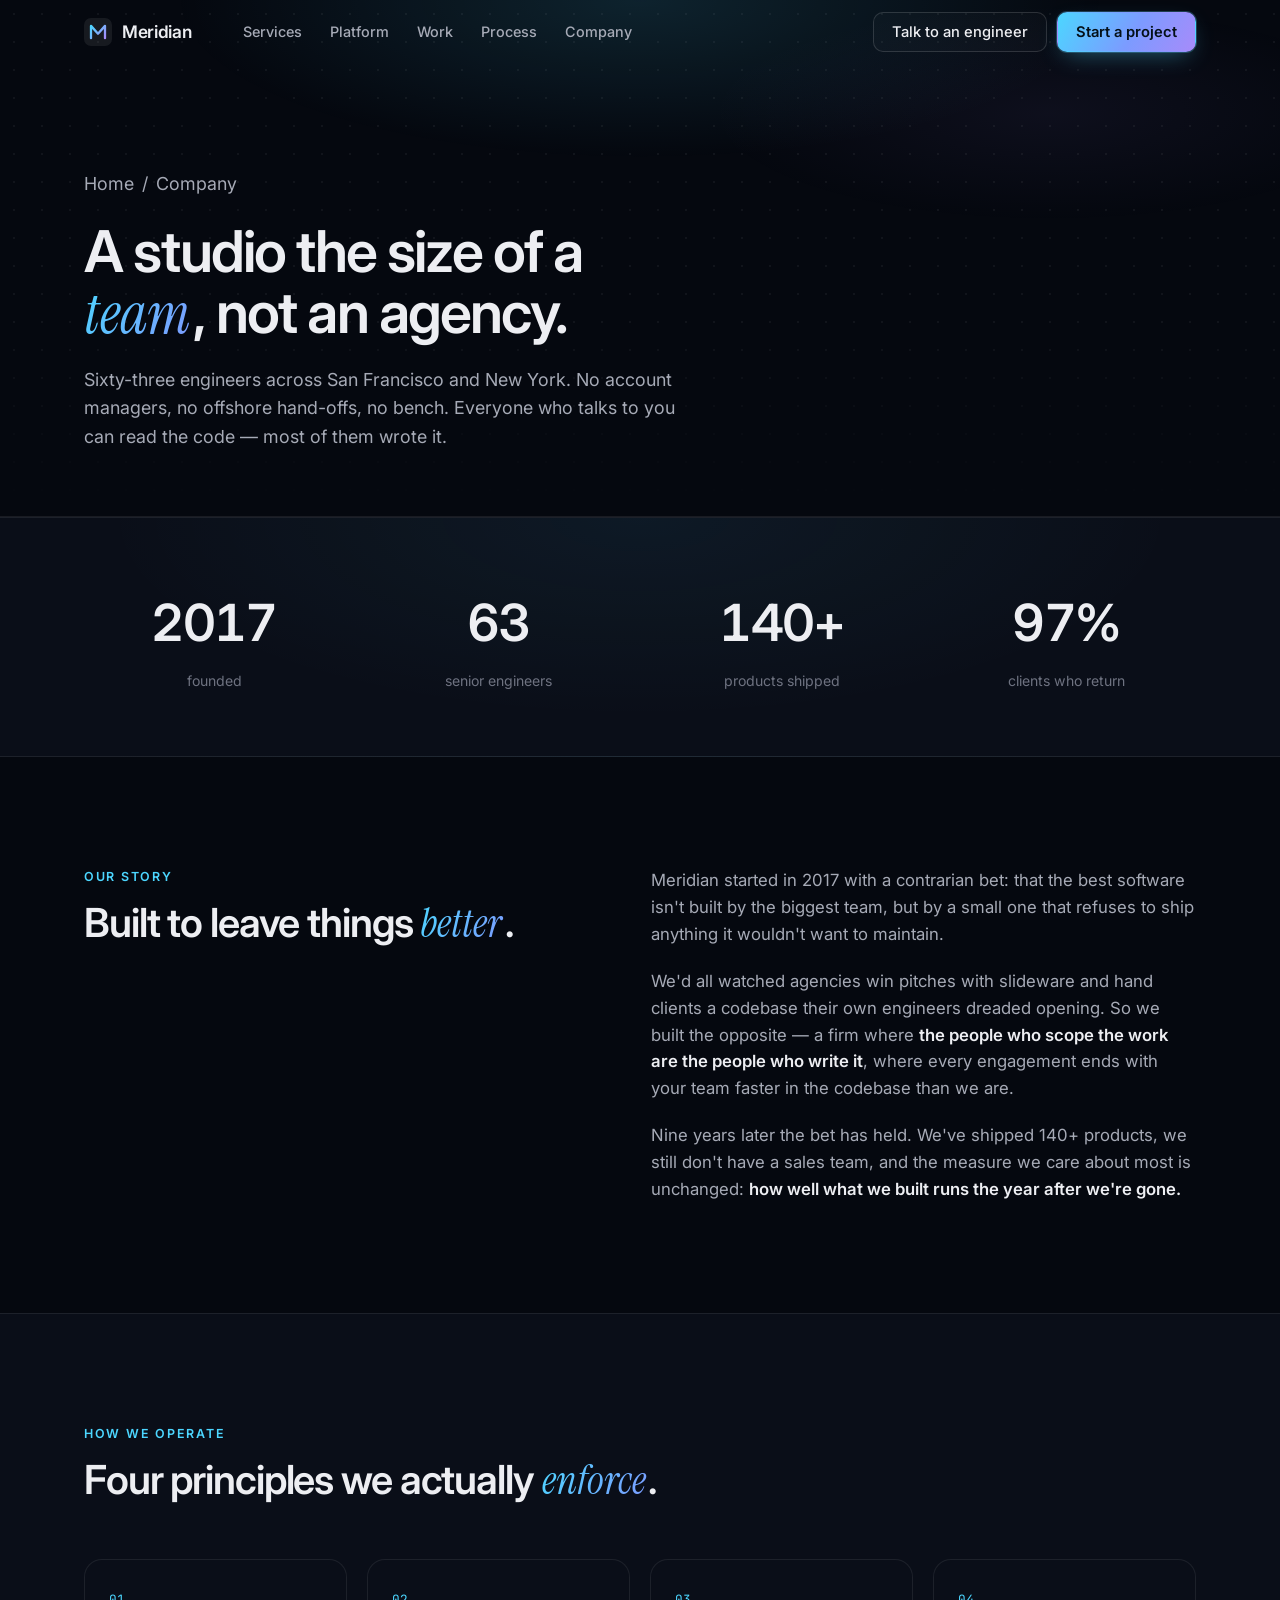
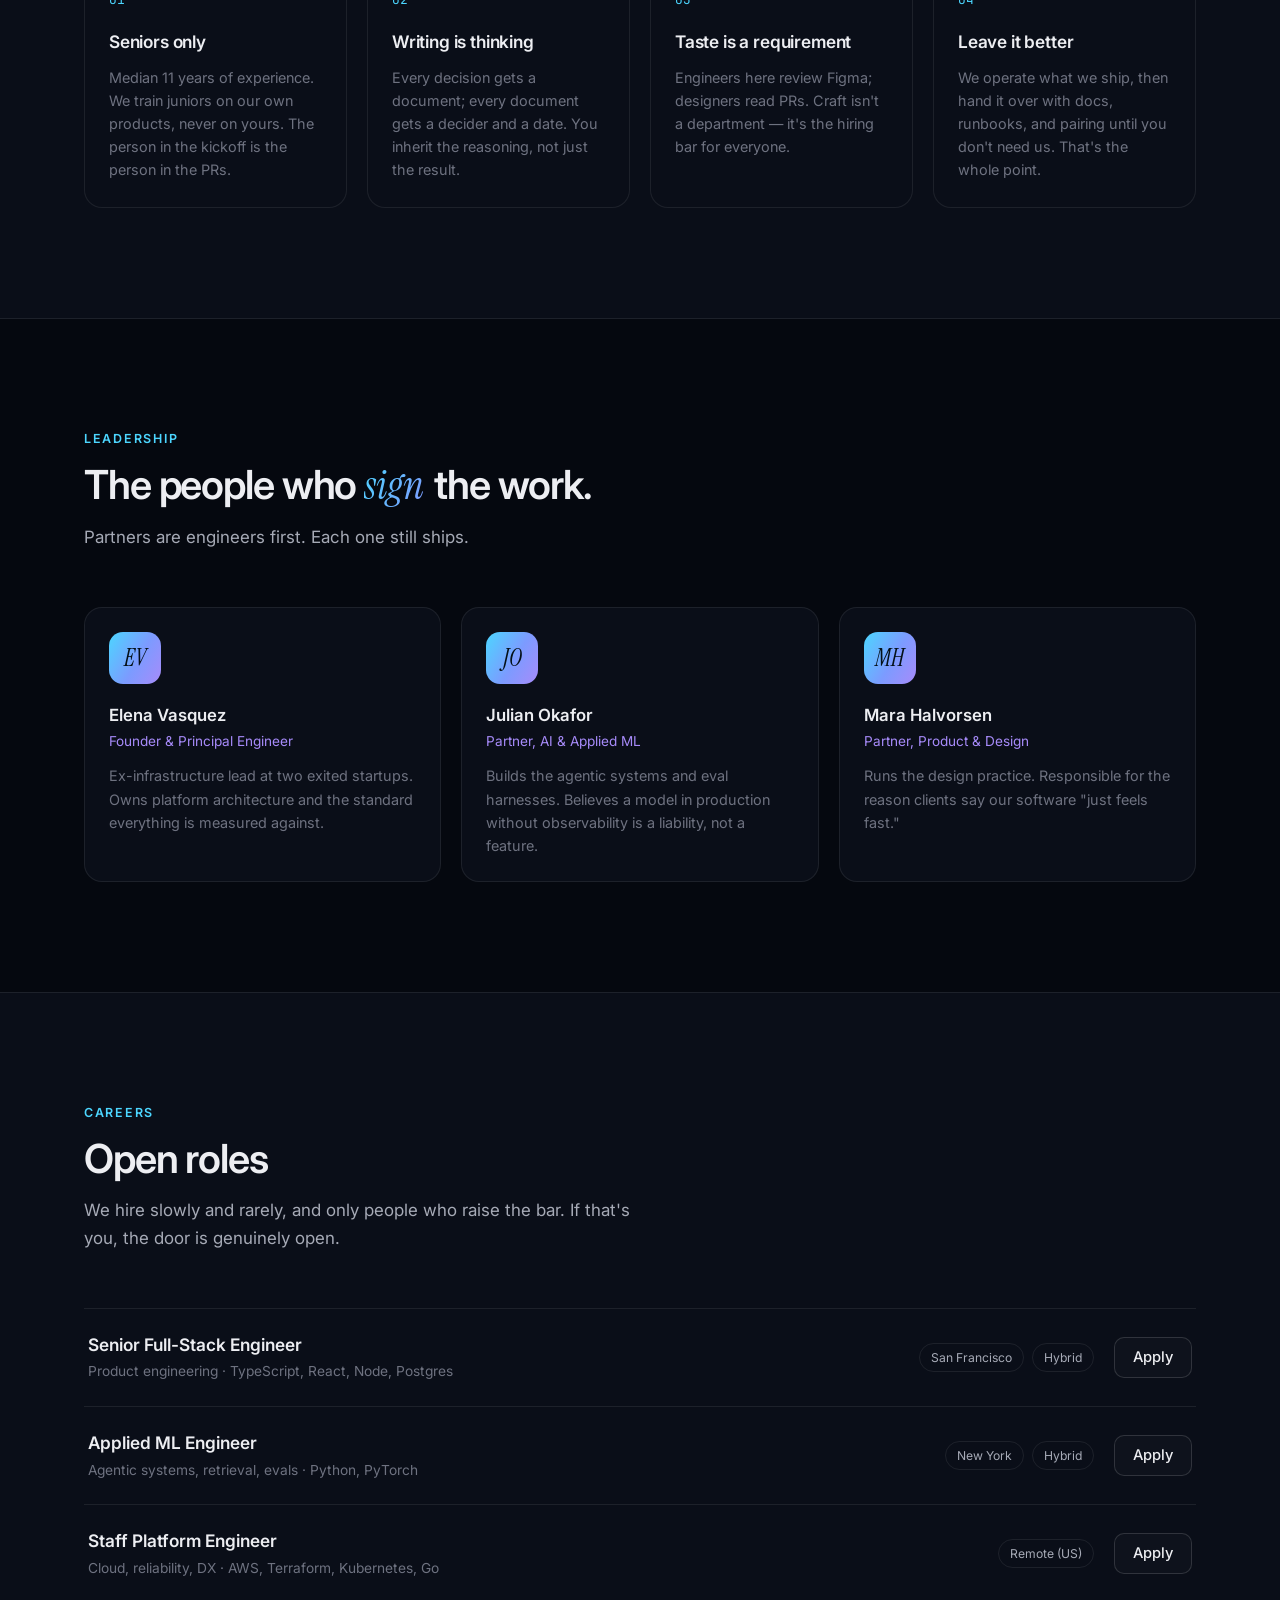
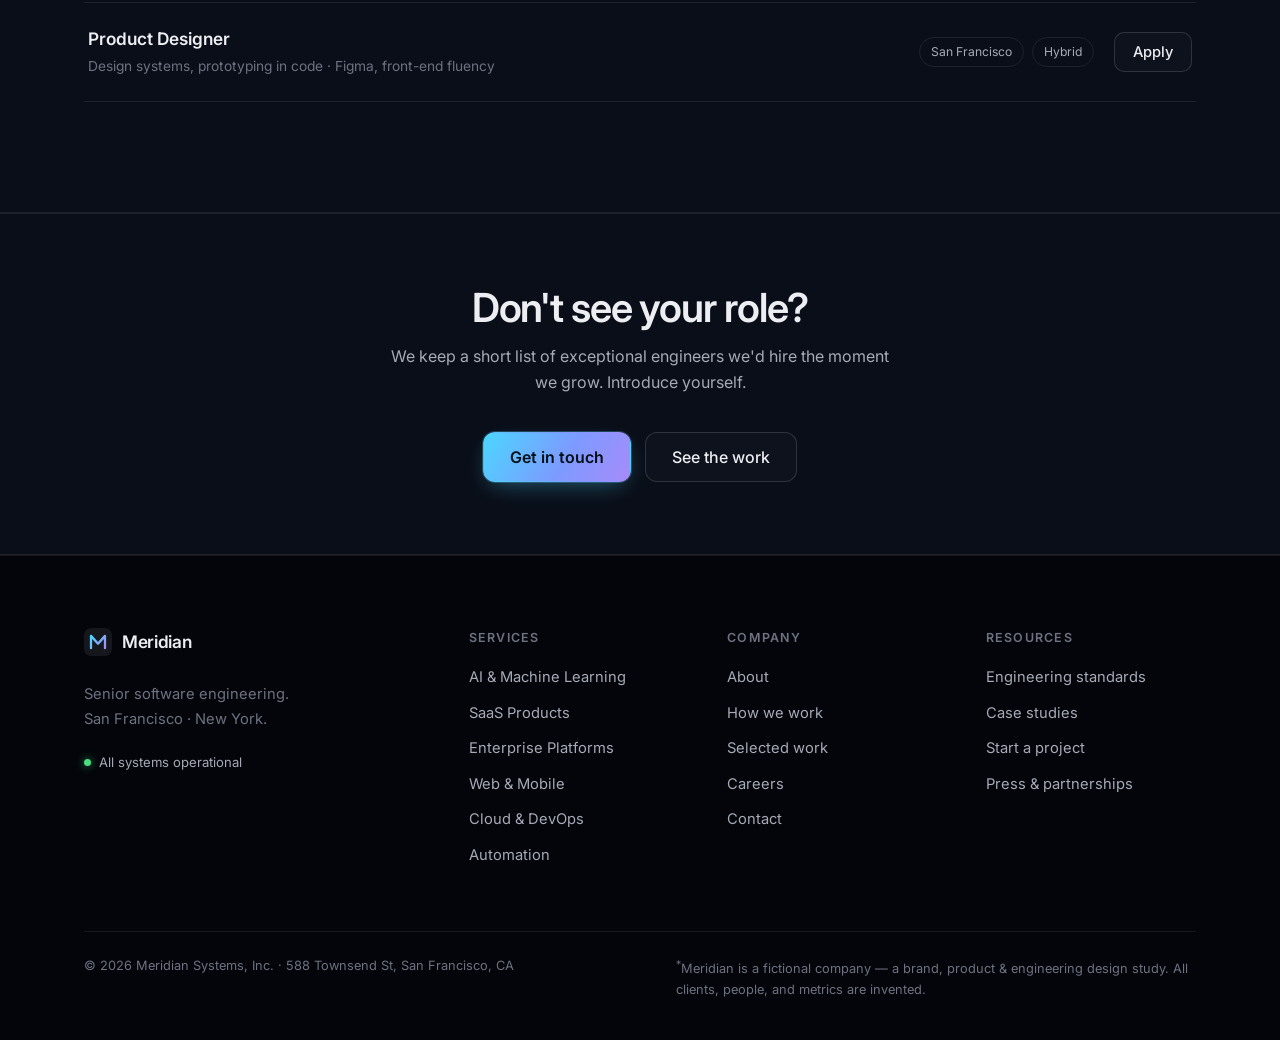
==== commit 30a5ad59: "QA pass: consistency, credibility, and polish fixes Recruiter-perspective fixes: - 'Founded 2017' no" ====
--- a/about.html
+++ b/about.html
@@ -28,7 +28,7 @@
         <span class="brand-name">Meridian</span>
       </a>
       <nav class="nav-links" aria-label="Primary">
-        <a href="index.html#capabilities">Capabilities</a>
+        <a href="index.html#capabilities">Services</a>
         <a href="index.html#platform">Platform</a>
         <a href="work.html">Work</a>
         <a href="index.html#process">Process</a>
@@ -41,7 +41,7 @@
       </div>
     </div>
     <div class="mobile-menu" id="mobileMenu">
-      <a href="index.html#capabilities">Capabilities</a>
+      <a href="index.html#capabilities">Services</a>
       <a href="index.html#platform">Platform</a>
       <a href="work.html">Work</a>
       <a href="index.html#process">Process</a>
@@ -66,7 +66,7 @@
     <!-- stats -->
     <section class="stats" aria-label="Company statistics">
       <div class="container stats-row" data-reveal>
-        <div class="stat"><span class="stat-num" data-count="2017">0</span><span class="stat-label">founded</span></div>
+        <div class="stat"><span class="stat-num">2017</span><span class="stat-label">founded</span></div>
         <div class="stat"><span class="stat-num" data-count="63">0</span><span class="stat-label">senior engineers</span></div>
         <div class="stat"><span class="stat-num" data-count="140" data-suffix="+">0</span><span class="stat-label">products shipped</span></div>
         <div class="stat"><span class="stat-num" data-count="97" data-suffix="%">0</span><span class="stat-label">clients who return</span></div>
@@ -147,22 +147,22 @@
           <div class="role-row">
             <div class="role-main"><h3>Senior Full-Stack Engineer</h3><span>Product engineering · TypeScript, React, Node, Postgres</span></div>
             <div class="role-meta"><span class="role-badge">San Francisco</span><span class="role-badge">Hybrid</span></div>
-            <a class="btn btn-ghost" href="index.html#contact">Apply</a>
+            <a class="btn btn-ghost" href="mailto:careers@meridian.engineering?subject=Application%20%E2%80%94%20Senior%20Full-Stack%20Engineer">Apply</a>
           </div>
           <div class="role-row">
             <div class="role-main"><h3>Applied ML Engineer</h3><span>Agentic systems, retrieval, evals · Python, PyTorch</span></div>
             <div class="role-meta"><span class="role-badge">New York</span><span class="role-badge">Hybrid</span></div>
-            <a class="btn btn-ghost" href="index.html#contact">Apply</a>
+            <a class="btn btn-ghost" href="mailto:careers@meridian.engineering?subject=Application%20%E2%80%94%20Applied%20ML%20Engineer">Apply</a>
           </div>
           <div class="role-row">
             <div class="role-main"><h3>Staff Platform Engineer</h3><span>Cloud, reliability, DX · AWS, Terraform, Kubernetes, Go</span></div>
             <div class="role-meta"><span class="role-badge">Remote (US)</span></div>
-            <a class="btn btn-ghost" href="index.html#contact">Apply</a>
+            <a class="btn btn-ghost" href="mailto:careers@meridian.engineering?subject=Application%20%E2%80%94%20Staff%20Platform%20Engineer">Apply</a>
           </div>
           <div class="role-row">
             <div class="role-main"><h3>Product Designer</h3><span>Design systems, prototyping in code · Figma, front-end fluency</span></div>
             <div class="role-meta"><span class="role-badge">San Francisco</span><span class="role-badge">Hybrid</span></div>
-            <a class="btn btn-ghost" href="index.html#contact">Apply</a>
+            <a class="btn btn-ghost" href="mailto:careers@meridian.engineering?subject=Application%20%E2%80%94%20Product%20Designer">Apply</a>
           </div>
         </div>
       </div>
--- a/css/styles.css
+++ b/css/styles.css
@@ -558,6 +558,7 @@
 
 /* ---------- sections ---------- */
 
+section[id] { scroll-margin-top: 84px; }
 .section { padding: 110px 0; }
 .section-alt {
   background: var(--bg-raise);
@@ -873,6 +874,21 @@
   gap: 6px;
   margin-top: 20px;
 }
+.case-link {
+  display: inline-flex;
+  align-items: center;
+  gap: 6px;
+  margin-top: 22px;
+  padding-top: 18px;
+  border-top: 1px solid var(--border);
+  font-size: 0.86rem;
+  font-weight: 500;
+  color: var(--acc-2);
+  transition: gap 0.18s var(--ease), color 0.18s ease;
+}
+.case-link svg { transition: transform 0.18s var(--ease); }
+.case-link:hover { color: var(--acc); gap: 9px; }
+.case-link:hover svg { transform: translateX(2px); }
 .case-stack span {
   font-family: var(--font-mono);
   font-size: 0.7rem;
@@ -1242,7 +1258,7 @@
   overflow: hidden;
   transition: border-color 0.25s ease, transform 0.25s var(--ease);
 }
-.workcard:hover { border-color: rgba(255,140,80,0.3); transform: translateY(-3px); }
+.workcard:hover { border-color: rgba(110,190,255,0.35); transform: translateY(-3px); }
 .workcard-visual {
   position: relative;
   min-height: 220px;
@@ -1438,3 +1454,286 @@
 @media (max-width: 860px) {
   .rotator-wrap { white-space: normal; }
 }
+
+/* ============================================================
+   Case study detail pages
+   ============================================================ */
+
+.cs-meta {
+  display: flex;
+  flex-wrap: wrap;
+  gap: 10px 28px;
+  margin-top: 28px;
+  padding-top: 24px;
+  border-top: 1px solid var(--border);
+}
+.cs-meta-item { display: flex; flex-direction: column; gap: 3px; }
+.cs-meta-item span { font-size: 0.72rem; letter-spacing: 0.06em; text-transform: uppercase; color: var(--text-3); }
+.cs-meta-item strong { font-size: 0.92rem; font-weight: 600; color: var(--text); }
+
+.stat-grid {
+  display: grid;
+  grid-template-columns: repeat(4, 1fr);
+  gap: 18px;
+}
+.stat-card {
+  padding: 24px 22px;
+  border: 1px solid var(--border);
+  border-radius: var(--radius-lg);
+  background: var(--bg-raise);
+}
+.stat-card .num {
+  display: block;
+  font-size: clamp(1.7rem, 3vw, 2.3rem);
+  font-weight: 600;
+  letter-spacing: -0.03em;
+  font-variant-numeric: tabular-nums;
+  background: var(--acc-grad);
+  -webkit-background-clip: text; background-clip: text; color: transparent;
+}
+.stat-card .lbl { display: block; margin-top: 6px; font-size: 0.84rem; color: var(--text-2); }
+
+.callout {
+  display: flex;
+  gap: 18px;
+  align-items: flex-start;
+  margin-top: 28px;
+  padding: 20px 24px;
+  border-left: 2px solid var(--acc);
+  background: rgba(76, 214, 255, 0.05);
+  border-radius: 0 var(--radius) var(--radius) 0;
+}
+.callout strong { display: block; color: var(--text); font-size: 1rem; margin-bottom: 4px; }
+.callout span { color: var(--text-2); font-size: 0.92rem; }
+
+.case-nav {
+  display: flex;
+  justify-content: space-between;
+  gap: 20px;
+  padding: 28px 0;
+  border-bottom: 1px solid var(--border);
+}
+.case-nav a {
+  display: flex;
+  flex-direction: column;
+  gap: 4px;
+  max-width: 46%;
+  color: var(--text-2);
+  transition: color 0.15s ease;
+}
+.case-nav a:hover { color: var(--text); }
+.case-nav a.next { text-align: right; align-items: flex-end; }
+.case-nav .cn-label { font-size: 0.74rem; letter-spacing: 0.08em; text-transform: uppercase; color: var(--text-3); }
+.case-nav .cn-title { font-size: 1rem; font-weight: 600; color: var(--text); }
+
+@media (max-width: 760px) {
+  .stat-grid { grid-template-columns: repeat(2, 1fr); }
+  .case-nav { flex-direction: column; }
+  .case-nav a, .case-nav a.next { max-width: 100%; align-items: flex-start; text-align: left; }
+}
+
+/* ============================================================
+   Service pages — pricing tiers (USD)
+   ============================================================ */
+
+.pricing-grid {
+  display: grid;
+  grid-template-columns: repeat(3, 1fr);
+  gap: 20px;
+  align-items: stretch;
+}
+.price-card {
+  display: flex;
+  flex-direction: column;
+  padding: 30px 28px;
+  border: 1px solid var(--border);
+  border-radius: var(--radius-lg);
+  background: var(--bg-raise);
+  transition: border-color 0.25s ease, transform 0.25s var(--ease), box-shadow 0.25s ease;
+}
+.price-card:hover { transform: translateY(-4px); border-color: rgba(110, 190, 255, 0.3); }
+.price-card.featured {
+  border-color: rgba(124, 155, 255, 0.5);
+  background:
+    radial-gradient(120% 90% at 50% 0%, rgba(76, 214, 255, 0.08), transparent 70%),
+    var(--bg-raise);
+  box-shadow: 0 24px 60px -30px rgba(76, 214, 255, 0.35);
+}
+.price-tier {
+  display: flex;
+  align-items: center;
+  justify-content: space-between;
+  gap: 10px;
+  font-size: 0.78rem;
+  font-weight: 600;
+  letter-spacing: 0.12em;
+  text-transform: uppercase;
+  color: var(--text-3);
+}
+.price-badge {
+  font-size: 0.68rem;
+  letter-spacing: 0.06em;
+  padding: 3px 10px;
+  border-radius: 999px;
+  color: #041018;
+  background: var(--acc-grad);
+}
+.price-num {
+  margin-top: 18px;
+  font-size: 2.4rem;
+  font-weight: 600;
+  letter-spacing: -0.03em;
+  line-height: 1;
+  font-variant-numeric: tabular-nums;
+  background: var(--acc-grad);
+  -webkit-background-clip: text; background-clip: text; color: transparent;
+}
+.price-per { display: block; margin-top: 6px; font-size: 0.84rem; color: var(--text-3); }
+.price-desc { margin-top: 16px; font-size: 0.92rem; color: var(--text-2); }
+.price-feats { margin-top: 20px; display: grid; gap: 10px; flex: 1; }
+.price-feats li {
+  position: relative;
+  padding-left: 26px;
+  font-size: 0.88rem;
+  color: var(--text-2);
+}
+.price-feats li::before {
+  content: "";
+  position: absolute; left: 0; top: 4px;
+  width: 14px; height: 14px; border-radius: 50%;
+  background: linear-gradient(120deg, rgba(76,214,255,.22), rgba(167,139,250,.22));
+  border: 1px solid rgba(110, 190, 255, 0.5);
+}
+.price-feats li::after {
+  content: "";
+  position: absolute; left: 4px; top: 8px;
+  width: 6.5px; height: 3.5px;
+  border-left: 1.5px solid var(--acc);
+  border-bottom: 1.5px solid var(--acc);
+  transform: rotate(-48deg);
+}
+.price-card .btn { margin-top: 24px; justify-content: center; }
+.pricing-note { margin-top: 22px; font-size: 0.84rem; color: var(--text-3); }
+
+/* ============================================================
+   Contact — split layout (copy + info cards | brief form)
+   ============================================================ */
+
+.contact-grid {
+  position: relative;
+  display: grid;
+  grid-template-columns: 1fr 1.15fr;
+  gap: 56px;
+  align-items: start;
+}
+.contact-copy .h2 { margin-top: 0; }
+.contact-copy > p {
+  margin-top: 18px;
+  max-width: 440px;
+  color: var(--text-2);
+  font-size: 1.02rem;
+}
+.contact-copy .btn { margin-top: 26px; }
+.contact-cards { margin-top: 34px; display: grid; gap: 12px; }
+.contact-card {
+  display: flex;
+  align-items: center;
+  gap: 16px;
+  padding: 16px 18px;
+  border: 1px solid var(--border);
+  border-radius: var(--radius);
+  background: var(--bg-raise);
+  transition: border-color 0.2s ease, transform 0.2s var(--ease);
+}
+.contact-card:hover { border-color: rgba(110, 190, 255, 0.3); transform: translateX(3px); }
+.contact-ico {
+  flex-shrink: 0;
+  width: 42px; height: 42px;
+  display: grid; place-items: center;
+  border-radius: 12px;
+  border: 1px solid var(--border-strong);
+  background: rgba(76, 214, 255, 0.06);
+  color: var(--acc);
+}
+.contact-card span {
+  display: block;
+  font-size: 0.7rem;
+  font-weight: 600;
+  letter-spacing: 0.1em;
+  text-transform: uppercase;
+  color: var(--text-3);
+}
+.contact-card strong { font-size: 0.98rem; font-weight: 600; color: var(--text); }
+
+.form-card {
+  padding: 30px;
+  border: 1px solid var(--border-strong);
+  border-radius: var(--radius-lg);
+  background: linear-gradient(180deg, #0f1522, #080c15);
+  box-shadow: 0 1px 0 rgba(255,255,255,0.05) inset, 0 32px 70px -36px rgba(0, 0, 0, 0.8);
+}
+.form-row { display: grid; grid-template-columns: 1fr 1fr; gap: 16px; }
+.form-field { display: flex; flex-direction: column; gap: 8px; margin-bottom: 18px; }
+.form-field label {
+  font-size: 0.72rem;
+  font-weight: 600;
+  letter-spacing: 0.1em;
+  text-transform: uppercase;
+  color: var(--text-3);
+}
+.form-field input,
+.form-field textarea {
+  font: inherit;
+  font-size: 0.95rem;
+  color: var(--text);
+  padding: 12px 14px;
+  border: 1px solid var(--border-strong);
+  border-radius: 10px;
+  background: rgba(255, 255, 255, 0.03);
+  transition: border-color 0.2s ease, box-shadow 0.2s ease;
+}
+.form-field input::placeholder,
+.form-field textarea::placeholder { color: var(--text-3); }
+.form-field input:focus,
+.form-field textarea:focus {
+  outline: none;
+  border-color: rgba(76, 214, 255, 0.55);
+  box-shadow: 0 0 0 3px rgba(76, 214, 255, 0.14);
+}
+.form-field textarea { min-height: 120px; resize: vertical; }
+.chip-row { display: flex; flex-wrap: wrap; gap: 8px; }
+.chip {
+  padding: 8px 16px;
+  border: 1px solid var(--border-strong);
+  border-radius: 999px;
+  font-size: 0.86rem;
+  font-weight: 500;
+  color: var(--text-2);
+  background: rgba(255, 255, 255, 0.02);
+  transition: border-color 0.18s ease, background 0.18s ease, color 0.18s ease;
+}
+.chip:hover { border-color: rgba(255, 255, 255, 0.3); color: var(--text); }
+.chip.is-selected {
+  border-color: transparent;
+  background: var(--acc-grad);
+  color: #041018;
+  font-weight: 600;
+}
+.form-card .btn-primary { width: 100%; justify-content: center; margin-top: 6px; }
+.form-note { margin-top: 14px; text-align: center; font-size: 0.8rem; color: var(--text-3); }
+.form-status { margin-top: 12px; text-align: center; font-size: 0.86rem; color: var(--ok); display: none; }
+.form-status.is-shown { display: block; }
+
+@media (max-width: 1020px) {
+  .pricing-grid { grid-template-columns: 1fr; }
+  .contact-grid { grid-template-columns: 1fr; gap: 40px; }
+}
+@media (max-width: 560px) {
+  .form-row { grid-template-columns: 1fr; }
+}
+
+/* scrollspy active nav state */
+.nav-links a.is-active {
+  color: var(--text);
+  background: rgba(255, 255, 255, 0.06);
+}
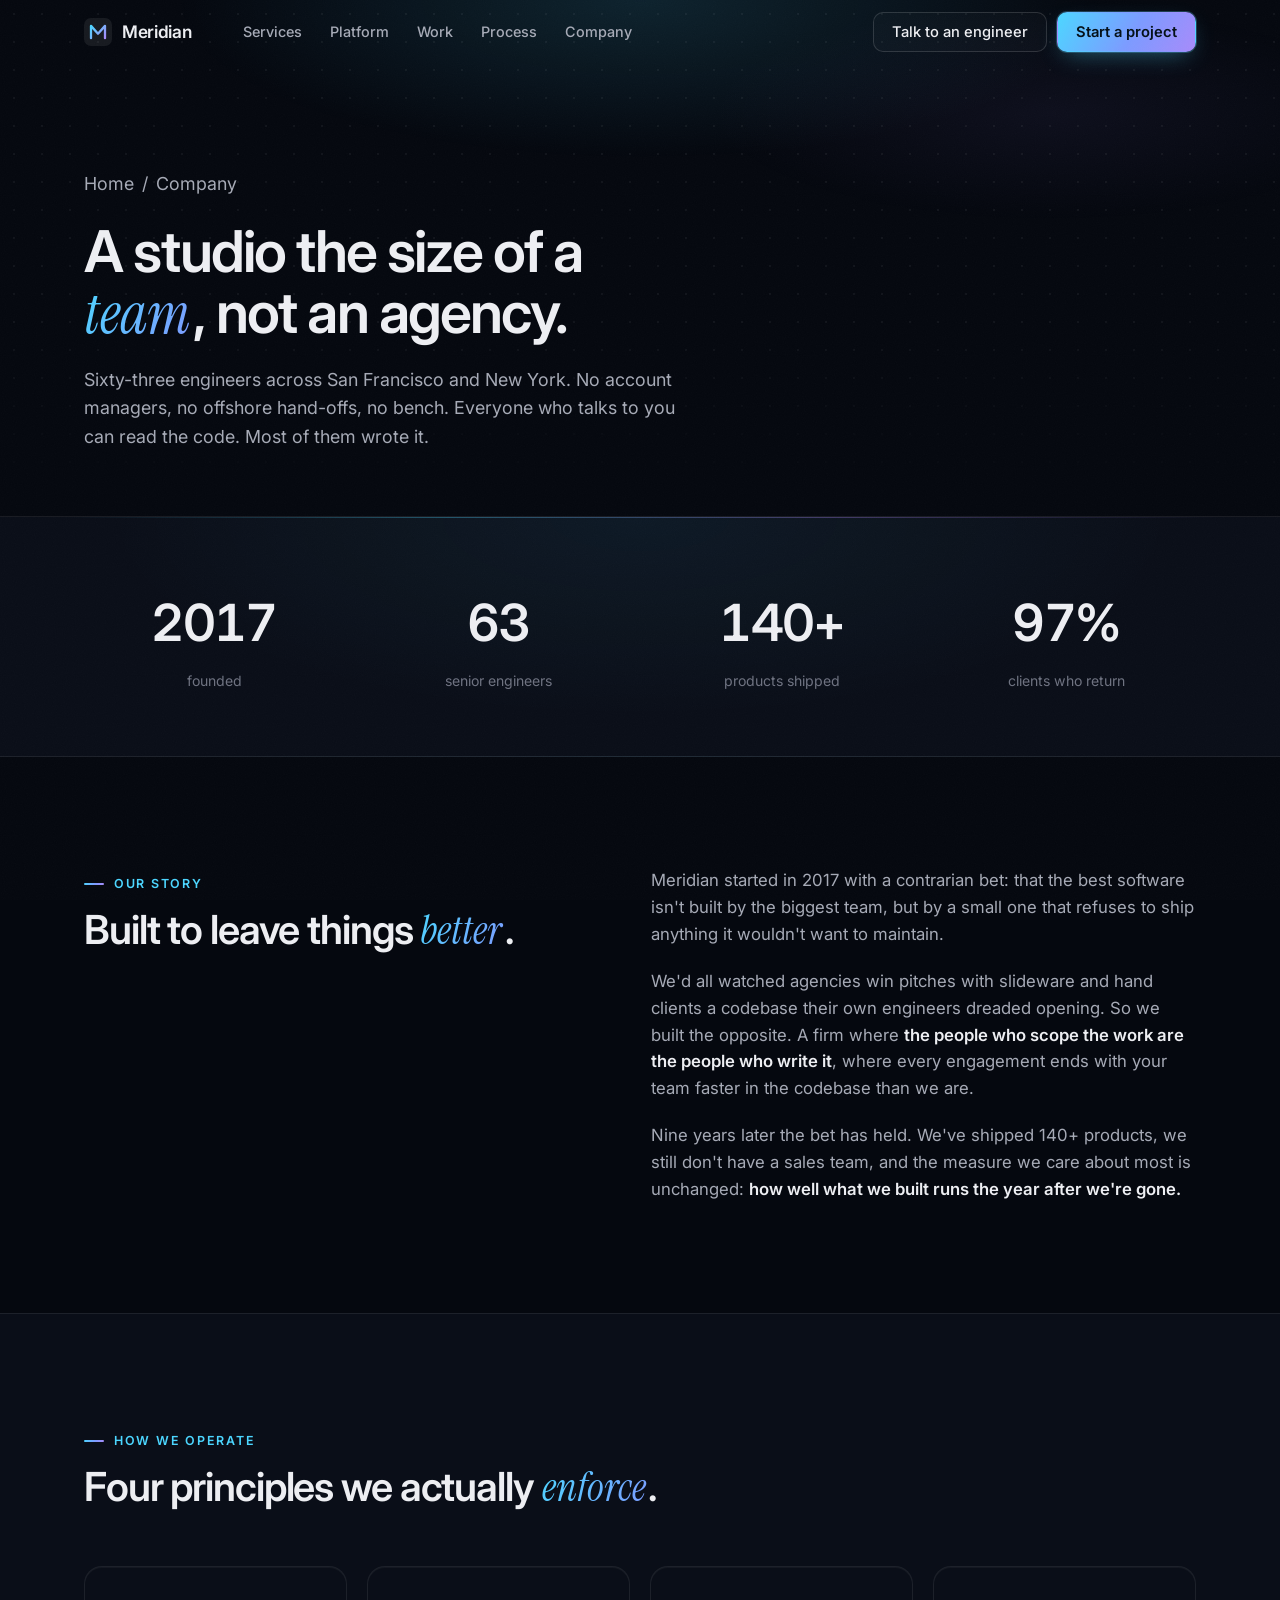
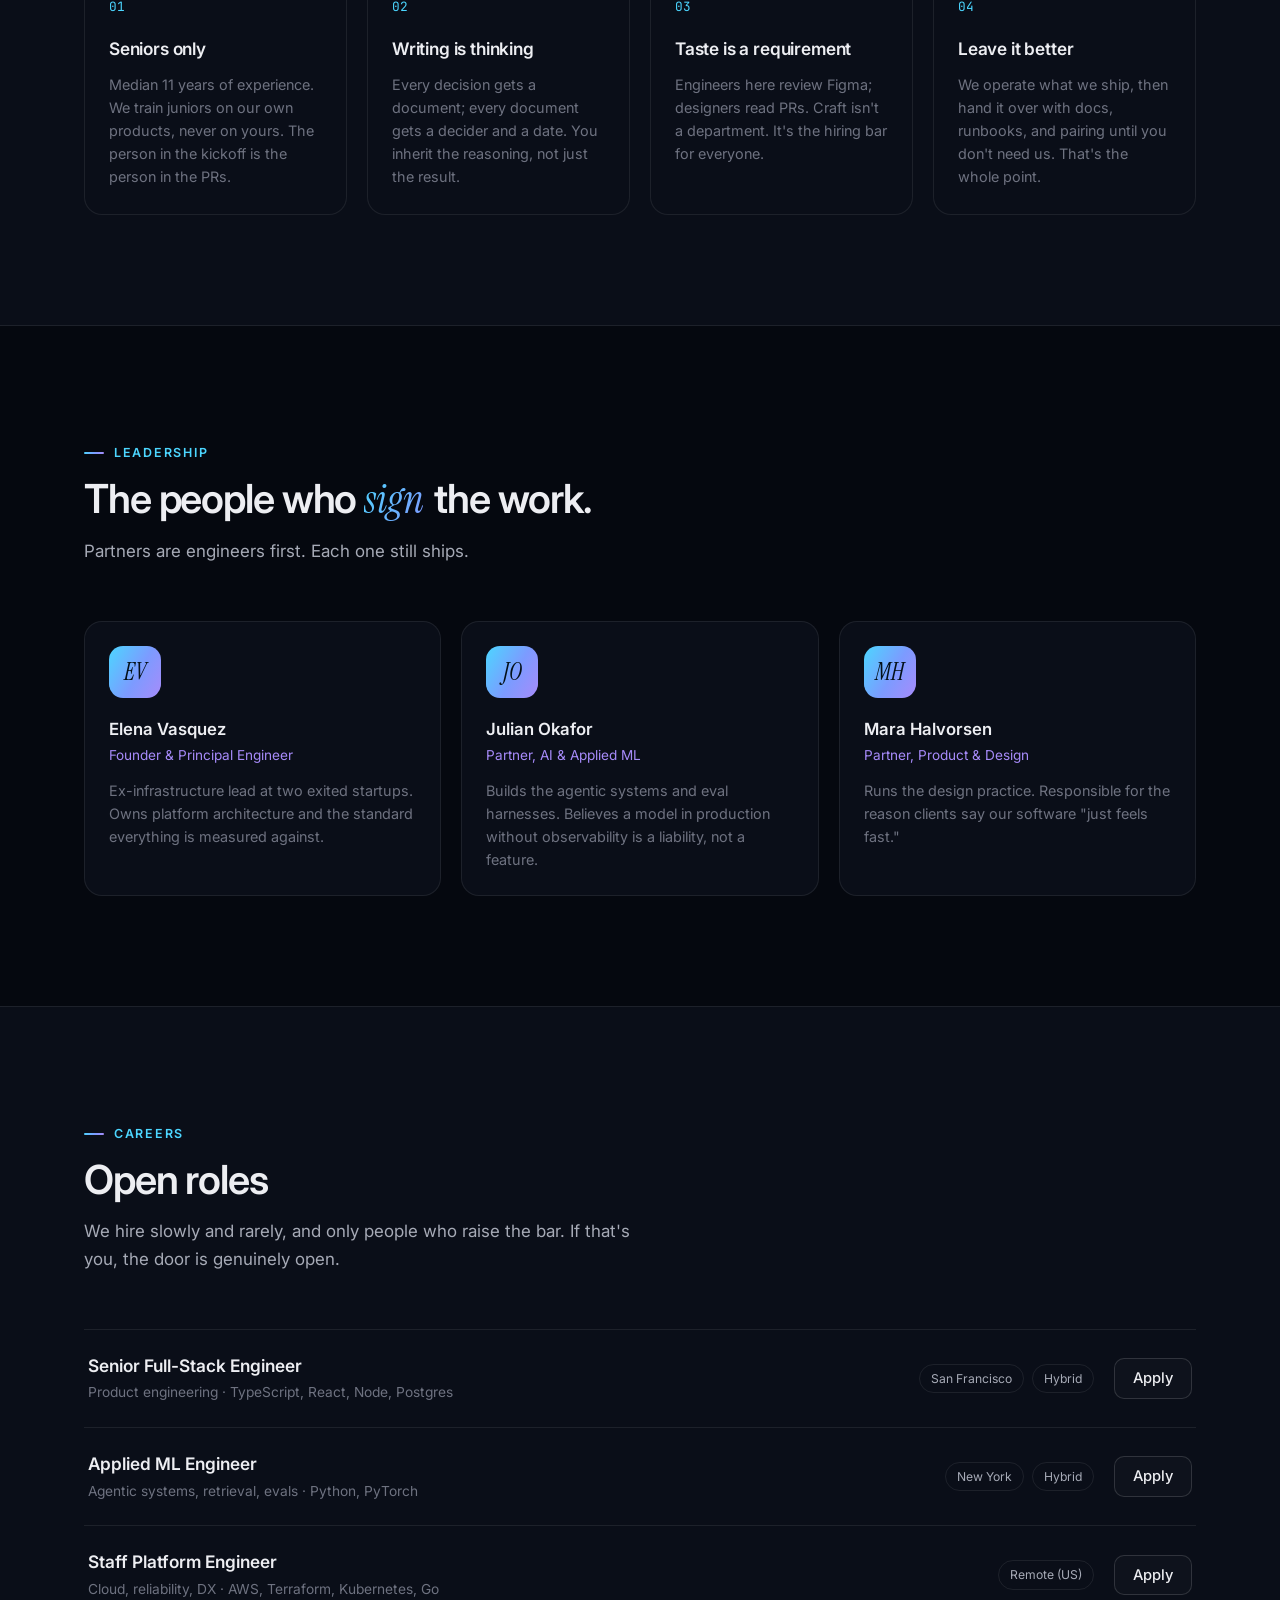
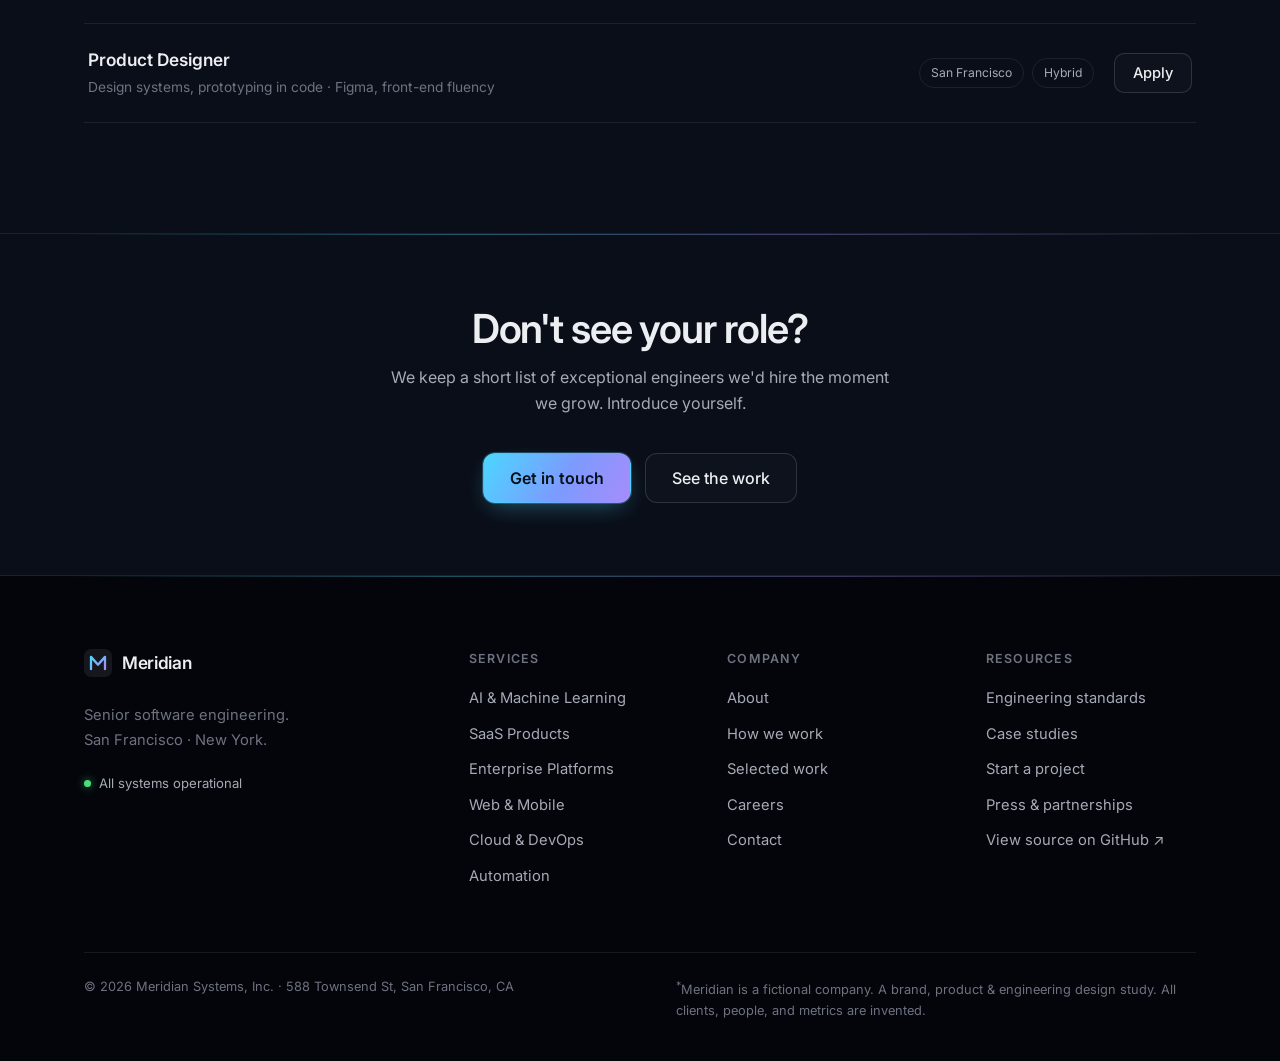
==== commit 5eac9ae8: "Remove all dashes from copy; premium finish layer Copy: every em and en dash across all 12 pages, fo" ====
--- a/about.html
+++ b/about.html
@@ -3,9 +3,9 @@
 <head>
   <meta charset="utf-8">
   <meta name="viewport" content="width=device-width, initial-scale=1">
-  <title>Company & Careers — Meridian</title>
-  <meta name="description" content="Meridian is a senior software engineering firm in San Francisco and New York. Small by design — sixty-three engineers, no account managers. Meet the team and see open roles.">
-  <meta property="og:title" content="Company & Careers — Meridian">
+  <title>Company & Careers | Meridian</title>
+  <meta name="description" content="Meridian is a senior software engineering firm in San Francisco and New York. Small by design. Sixty-three engineers, no account managers. Meet the team and see open roles.">
+  <meta property="og:title" content="Company & Careers | Meridian">
   <meta property="og:description" content="Small by design. Senior software engineering in San Francisco and New York.">
   <meta name="theme-color" content="#05080f">
   <link rel="icon" href="data:image/svg+xml,%3Csvg xmlns='http://www.w3.org/2000/svg' viewBox='0 0 32 32'%3E%3Crect width='32' height='32' rx='8' fill='%2305080f'/%3E%3Cpath d='M8 23V9l8 9 8-9v14' stroke='%234cd6ff' stroke-width='2.6' fill='none' stroke-linecap='round' stroke-linejoin='round'/%3E%3C/svg%3E">
@@ -58,7 +58,7 @@
         <div class="subhero-inner" data-reveal>
           <p class="crumb"><a href="index.html">Home</a> <span>/</span> Company</p>
           <h1>A studio the size of a <em class="accent-serif">team</em>, not an agency.</h1>
-          <p>Sixty-three engineers across San&nbsp;Francisco and New&nbsp;York. No account managers, no offshore hand-offs, no bench. Everyone who talks to you can read the code — most of them wrote it.</p>
+          <p>Sixty-three engineers across San&nbsp;Francisco and New&nbsp;York. No account managers, no offshore hand-offs, no bench. Everyone who talks to you can read the code. Most of them wrote it.</p>
         </div>
       </div>
     </section>
@@ -82,7 +82,7 @@
         </div>
         <div class="prose" data-reveal>
           <p>Meridian started in 2017 with a contrarian bet: that the best software isn't built by the biggest team, but by a small one that refuses to ship anything it wouldn't want to maintain.</p>
-          <p>We'd all watched agencies win pitches with slideware and hand clients a codebase their own engineers dreaded opening. So we built the opposite — a firm where <strong>the people who scope the work are the people who write it</strong>, where every engagement ends with your team faster in the codebase than we are.</p>
+          <p>We'd all watched agencies win pitches with slideware and hand clients a codebase their own engineers dreaded opening. So we built the opposite. A firm where <strong>the people who scope the work are the people who write it</strong>, where every engagement ends with your team faster in the codebase than we are.</p>
           <p>Nine years later the bet has held. We've shipped 140+ products, we still don't have a sales team, and the measure we care about most is unchanged: <strong>how well what we built runs the year after we're gone.</strong></p>
         </div>
       </div>
@@ -98,7 +98,7 @@
         <div class="steps" data-reveal>
           <div class="step"><span class="step-num">01</span><h3>Seniors only</h3><p>Median 11 years of experience. We train juniors on our own products, never on yours. The person in the kickoff is the person in the PRs.</p></div>
           <div class="step"><span class="step-num">02</span><h3>Writing is thinking</h3><p>Every decision gets a document; every document gets a decider and a date. You inherit the reasoning, not just the result.</p></div>
-          <div class="step"><span class="step-num">03</span><h3>Taste is a requirement</h3><p>Engineers here review Figma; designers read PRs. Craft isn't a department — it's the hiring bar for everyone.</p></div>
+          <div class="step"><span class="step-num">03</span><h3>Taste is a requirement</h3><p>Engineers here review Figma; designers read PRs. Craft isn't a department. It's the hiring bar for everyone.</p></div>
           <div class="step"><span class="step-num">04</span><h3>Leave it better</h3><p>We operate what we ship, then hand it over with docs, runbooks, and pairing until you don't need us. That's the whole point.</p></div>
         </div>
       </div>
@@ -147,22 +147,22 @@
           <div class="role-row">
             <div class="role-main"><h3>Senior Full-Stack Engineer</h3><span>Product engineering · TypeScript, React, Node, Postgres</span></div>
             <div class="role-meta"><span class="role-badge">San Francisco</span><span class="role-badge">Hybrid</span></div>
-            <a class="btn btn-ghost" href="mailto:careers@meridian.engineering?subject=Application%20%E2%80%94%20Senior%20Full-Stack%20Engineer">Apply</a>
+            <a class="btn btn-ghost" href="mailto:careers@meridian.engineering?subject=Application%20for%20Senior%20Full-Stack%20Engineer">Apply</a>
           </div>
           <div class="role-row">
             <div class="role-main"><h3>Applied ML Engineer</h3><span>Agentic systems, retrieval, evals · Python, PyTorch</span></div>
             <div class="role-meta"><span class="role-badge">New York</span><span class="role-badge">Hybrid</span></div>
-            <a class="btn btn-ghost" href="mailto:careers@meridian.engineering?subject=Application%20%E2%80%94%20Applied%20ML%20Engineer">Apply</a>
+            <a class="btn btn-ghost" href="mailto:careers@meridian.engineering?subject=Application%20for%20Applied%20ML%20Engineer">Apply</a>
           </div>
           <div class="role-row">
             <div class="role-main"><h3>Staff Platform Engineer</h3><span>Cloud, reliability, DX · AWS, Terraform, Kubernetes, Go</span></div>
             <div class="role-meta"><span class="role-badge">Remote (US)</span></div>
-            <a class="btn btn-ghost" href="mailto:careers@meridian.engineering?subject=Application%20%E2%80%94%20Staff%20Platform%20Engineer">Apply</a>
+            <a class="btn btn-ghost" href="mailto:careers@meridian.engineering?subject=Application%20for%20Staff%20Platform%20Engineer">Apply</a>
           </div>
           <div class="role-row">
             <div class="role-main"><h3>Product Designer</h3><span>Design systems, prototyping in code · Figma, front-end fluency</span></div>
             <div class="role-meta"><span class="role-badge">San Francisco</span><span class="role-badge">Hybrid</span></div>
-            <a class="btn btn-ghost" href="mailto:careers@meridian.engineering?subject=Application%20%E2%80%94%20Product%20Designer">Apply</a>
+            <a class="btn btn-ghost" href="mailto:careers@meridian.engineering?subject=Application%20for%20Product%20Designer">Apply</a>
           </div>
         </div>
       </div>
--- a/css/styles.css
+++ b/css/styles.css
@@ -1737,3 +1737,76 @@
   color: var(--text);
   background: rgba(255, 255, 255, 0.06);
 }
+
+/* ============================================================
+   Premium finish — grain, aurora hairlines, eyebrow markers,
+   button sheen, card highlights
+   ============================================================ */
+
+/* film grain over the whole canvas, extremely subtle */
+body::after {
+  content: "";
+  position: fixed;
+  inset: 0;
+  z-index: 90;
+  pointer-events: none;
+  opacity: 0.35;
+  background-image: url("data:image/svg+xml,%3Csvg xmlns='http://www.w3.org/2000/svg' width='160' height='160'%3E%3Cfilter id='n'%3E%3CfeTurbulence type='fractalNoise' baseFrequency='0.9' numOctaves='2' stitchTiles='stitch'/%3E%3CfeColorMatrix type='matrix' values='0 0 0 0 1 0 0 0 0 1 0 0 0 0 1 0 0 0 0.05 0'/%3E%3C/filter%3E%3Crect width='160' height='160' filter='url(%23n)'/%3E%3C/svg%3E");
+}
+
+/* aurora hairline dividers on the big structural seams */
+.footer, .cta-band, .stats {
+  position: relative;
+  border-top-color: transparent;
+}
+.footer::before, .cta-band::before, .stats::before {
+  content: "";
+  position: absolute;
+  top: -1px; left: 0; right: 0;
+  height: 1px;
+  background: linear-gradient(90deg, transparent 5%, rgba(76, 214, 255, 0.35) 35%, rgba(167, 139, 250, 0.35) 65%, transparent 95%);
+}
+
+/* eyebrow marker: short gradient rule before the label */
+.eyebrow {
+  display: inline-flex;
+  align-items: center;
+  gap: 10px;
+}
+.eyebrow::before {
+  content: "";
+  width: 20px;
+  height: 2px;
+  border-radius: 2px;
+  background: var(--acc-grad);
+  flex-shrink: 0;
+}
+
+/* primary button sheen sweep on hover */
+.btn-primary {
+  position: relative;
+  overflow: hidden;
+}
+.btn-primary::after {
+  content: "";
+  position: absolute;
+  top: 0; bottom: 0;
+  left: -80%;
+  width: 55%;
+  background: linear-gradient(105deg, transparent, rgba(255, 255, 255, 0.45), transparent);
+  transform: skewX(-18deg);
+  transition: left 0.55s var(--ease);
+}
+.btn-primary:hover::after { left: 130%; }
+
+/* faint top highlight on raised cards, reads as machined edge */
+.case, .step, .price-card, .quote, .form-card, .workcard, .stat-card, .panel-spec, .contact-card {
+  box-shadow: 0 1px 0 rgba(255, 255, 255, 0.045) inset;
+}
+.price-card.featured {
+  box-shadow: 0 1px 0 rgba(255, 255, 255, 0.07) inset, 0 24px 60px -30px rgba(76, 214, 255, 0.35);
+}
+
+@media (prefers-reduced-motion: reduce) {
+  .btn-primary::after { display: none; }
+}
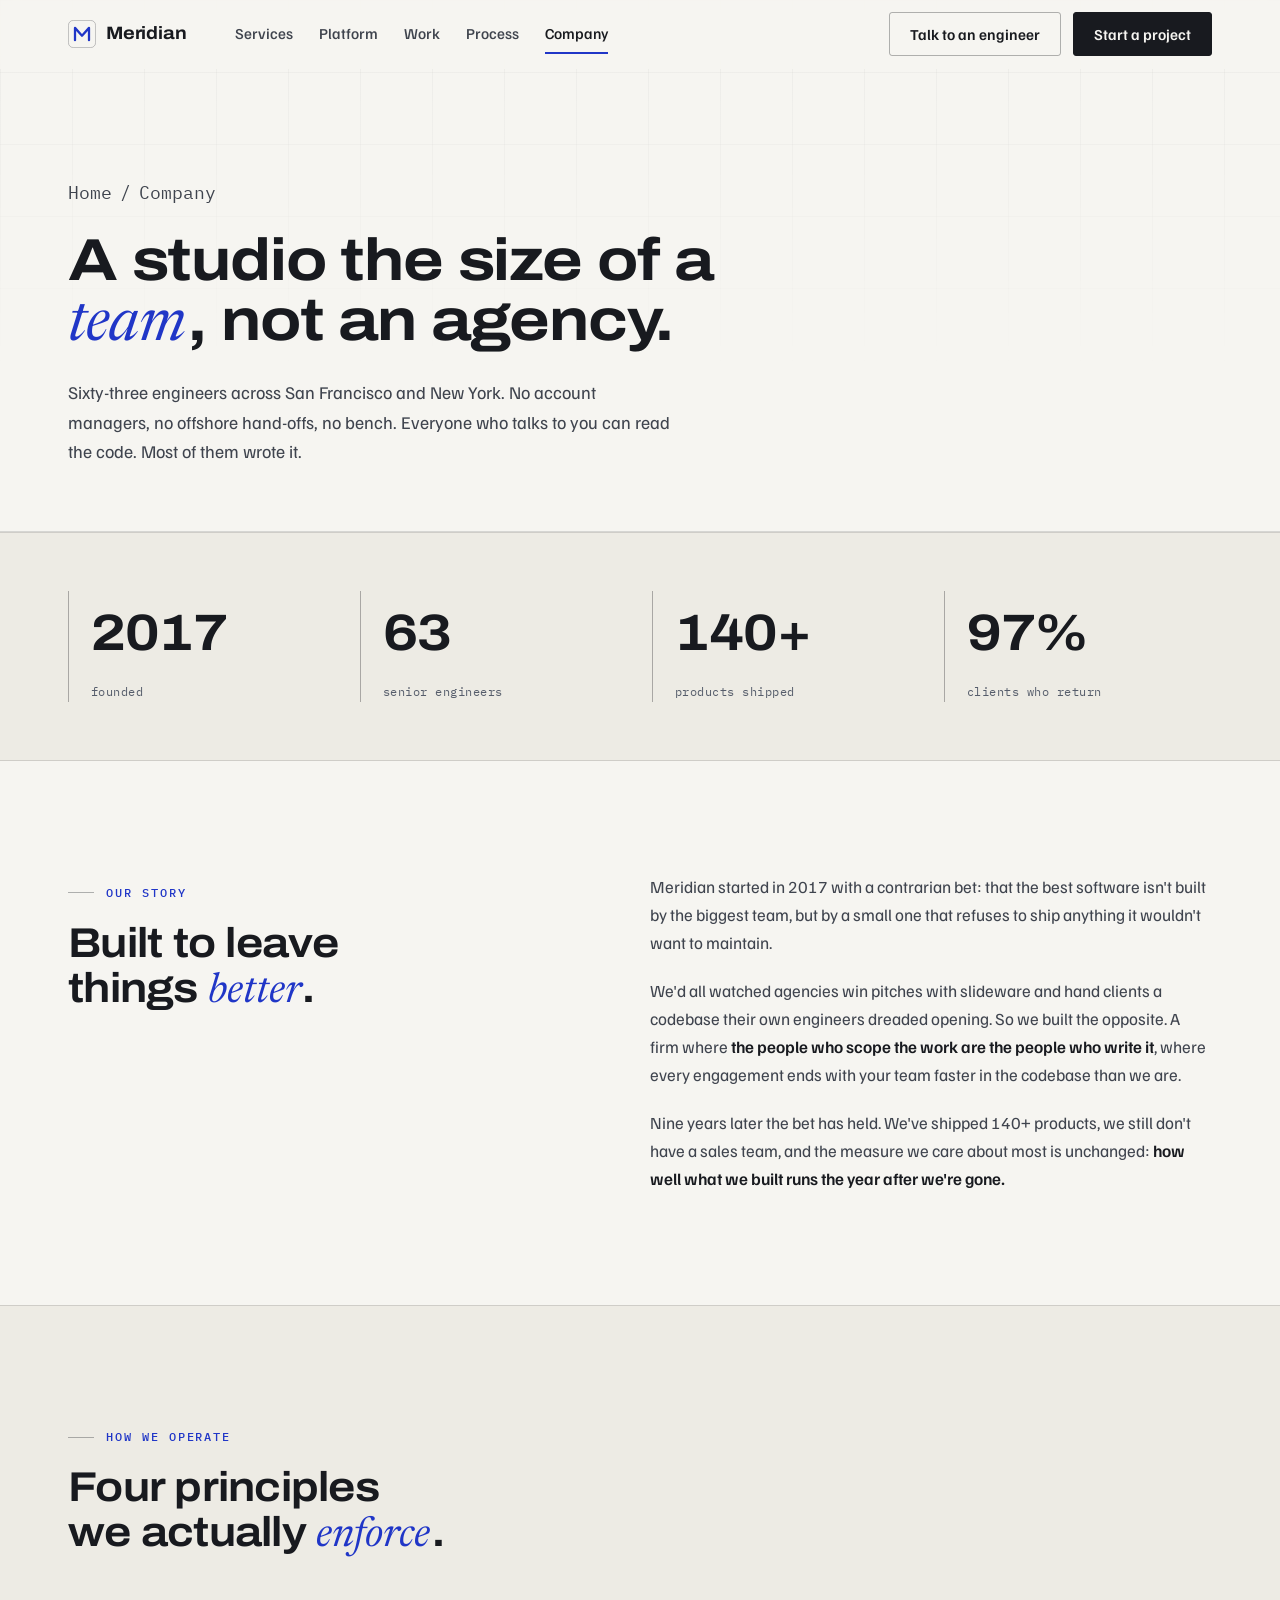
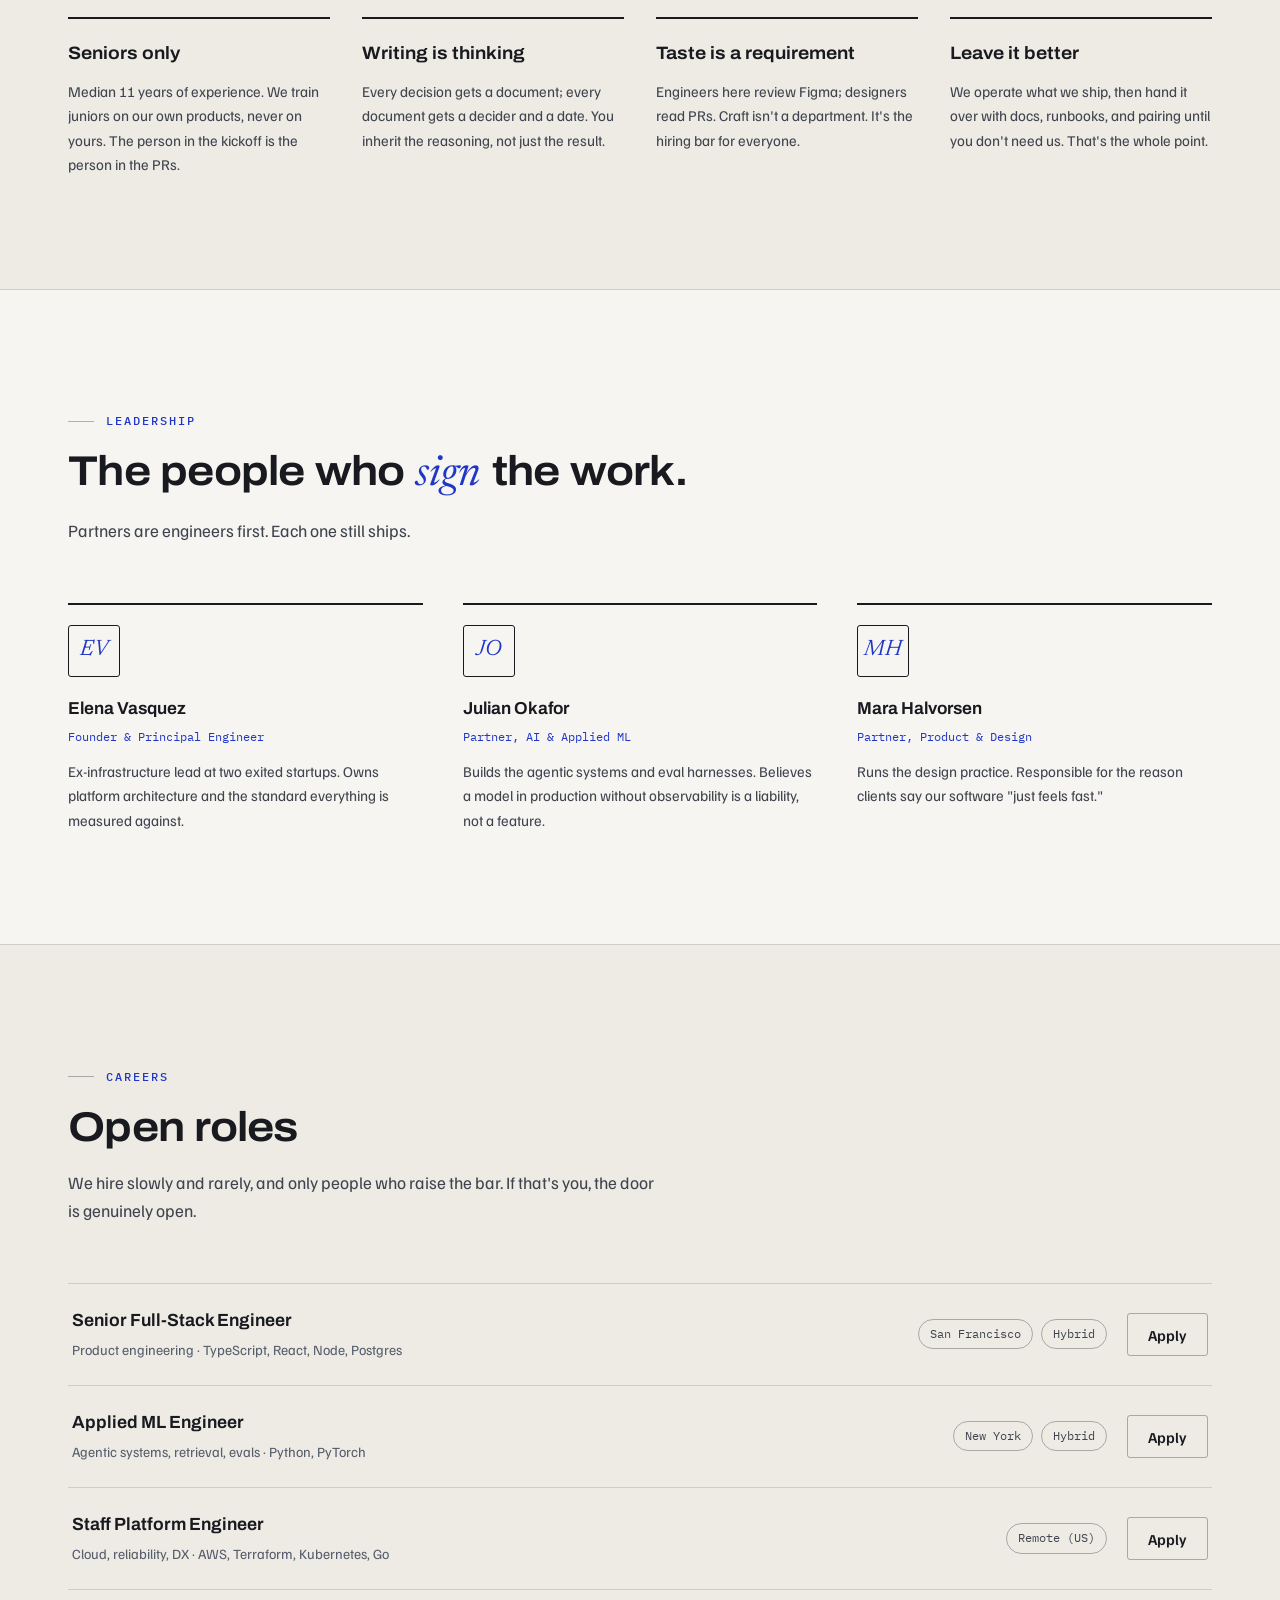
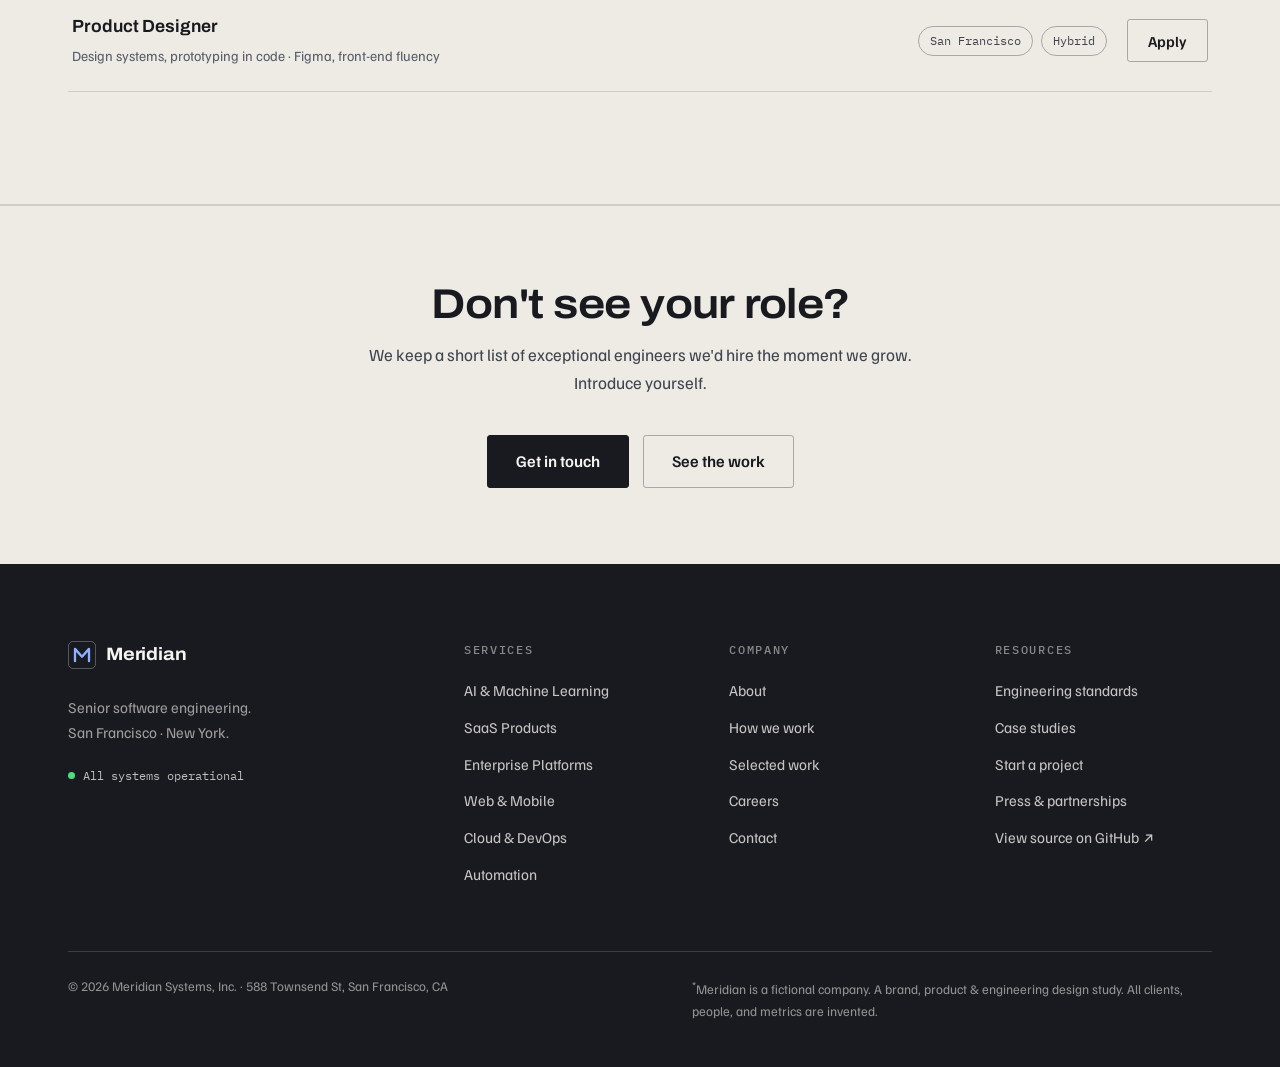
==== commit 4e28d60c: "impeccable craft + polish: the engineering house journal redesign A complete second visual system on" ====
--- a/about.html
+++ b/about.html
@@ -7,11 +7,11 @@
   <meta name="description" content="Meridian is a senior software engineering firm in San Francisco and New York. Small by design. Sixty-three engineers, no account managers. Meet the team and see open roles.">
   <meta property="og:title" content="Company & Careers | Meridian">
   <meta property="og:description" content="Small by design. Senior software engineering in San Francisco and New York.">
-  <meta name="theme-color" content="#05080f">
-  <link rel="icon" href="data:image/svg+xml,%3Csvg xmlns='http://www.w3.org/2000/svg' viewBox='0 0 32 32'%3E%3Crect width='32' height='32' rx='8' fill='%2305080f'/%3E%3Cpath d='M8 23V9l8 9 8-9v14' stroke='%234cd6ff' stroke-width='2.6' fill='none' stroke-linecap='round' stroke-linejoin='round'/%3E%3C/svg%3E">
+  <meta name="theme-color" content="#f6f5f1">
+  <link rel="icon" href="data:image/svg+xml,%3Csvg xmlns='http://www.w3.org/2000/svg' viewBox='0 0 32 32'%3E%3Crect width='32' height='32' rx='4' fill='%23f6f5f1'/%3E%3Crect x='0.5' y='0.5' width='31' height='31' rx='3.5' fill='none' stroke='%23181a1f'/%3E%3Cpath d='M8 23V9l8 9 8-9v14' stroke='%232036c7' stroke-width='2.6' fill='none' stroke-linecap='round' stroke-linejoin='round'/%3E%3C/svg%3E">
   <link rel="preconnect" href="https://fonts.googleapis.com">
   <link rel="preconnect" href="https://fonts.gstatic.com" crossorigin>
-  <link href="https://fonts.googleapis.com/css2?family=Inter:wght@400;500;600;700&family=Instrument+Serif:ital@1&family=JetBrains+Mono:wght@400;500&display=swap" rel="stylesheet">
+  <link href="https://fonts.googleapis.com/css2?family=Archivo:ital,wdth,wght@0,62..125,100..900;1,62..125,100..900&family=Familjen+Grotesk:ital,wght@0,400..700;1,400..700&family=Newsreader:ital,opsz,wght@1,6..72,400..500&family=IBM+Plex+Mono:wght@400;500&display=swap" rel="stylesheet">
   <link rel="stylesheet" href="css/styles.css">
 </head>
 <body>
@@ -21,9 +21,9 @@
     <div class="nav-inner">
       <a class="brand" href="index.html" aria-label="Meridian home">
         <svg class="brand-mark" viewBox="0 0 32 32" aria-hidden="true">
-          <rect width="32" height="32" rx="8" fill="currentColor" opacity="0.08"/>
+          <rect x="0.5" y="0.5" width="31" height="31" rx="5.5" fill="none" stroke="currentColor" stroke-opacity="0.35"/>
           <path d="M8 23V9l8 9 8-9v14" stroke="url(#mg)" stroke-width="2.6" fill="none" stroke-linecap="round" stroke-linejoin="round"/>
-          <defs><linearGradient id="mg" x1="8" y1="9" x2="24" y2="23" gradientUnits="userSpaceOnUse"><stop stop-color="#4cd6ff"/><stop offset="1" stop-color="#a78bfa"/></linearGradient></defs>
+          <defs><linearGradient id="mg" x1="8" y1="9" x2="24" y2="23" gradientUnits="userSpaceOnUse"><stop stop-color="#2036c7"/><stop offset="1" stop-color="#2036c7"/></linearGradient></defs>
         </svg>
         <span class="brand-name">Meridian</span>
       </a>
@@ -96,10 +96,10 @@
           <h2 class="h2">Four principles we actually <em class="accent-serif">enforce</em>.</h2>
         </div>
         <div class="steps" data-reveal>
-          <div class="step"><span class="step-num">01</span><h3>Seniors only</h3><p>Median 11 years of experience. We train juniors on our own products, never on yours. The person in the kickoff is the person in the PRs.</p></div>
-          <div class="step"><span class="step-num">02</span><h3>Writing is thinking</h3><p>Every decision gets a document; every document gets a decider and a date. You inherit the reasoning, not just the result.</p></div>
-          <div class="step"><span class="step-num">03</span><h3>Taste is a requirement</h3><p>Engineers here review Figma; designers read PRs. Craft isn't a department. It's the hiring bar for everyone.</p></div>
-          <div class="step"><span class="step-num">04</span><h3>Leave it better</h3><p>We operate what we ship, then hand it over with docs, runbooks, and pairing until you don't need us. That's the whole point.</p></div>
+          <div class="step"><h3>Seniors only</h3><p>Median 11 years of experience. We train juniors on our own products, never on yours. The person in the kickoff is the person in the PRs.</p></div>
+          <div class="step"><h3>Writing is thinking</h3><p>Every decision gets a document; every document gets a decider and a date. You inherit the reasoning, not just the result.</p></div>
+          <div class="step"><h3>Taste is a requirement</h3><p>Engineers here review Figma; designers read PRs. Craft isn't a department. It's the hiring bar for everyone.</p></div>
+          <div class="step"><h3>Leave it better</h3><p>We operate what we ship, then hand it over with docs, runbooks, and pairing until you don't need us. That's the whole point.</p></div>
         </div>
       </div>
     </section>
--- a/css/styles.css
+++ b/css/styles.css
@@ -1,30 +1,37 @@
 /* ============================================================
-   Meridian — design system
-   Canvas: deep-space navy. Accent: aurora (cyan → violet).
-   Type: Inter (UI) + Instrument Serif italic (display accents).
+   Meridian — impeccable redesign
+   "The engineering house journal."
+   Ground: paper. Ink does the structure, cobalt is the one
+   working color, and the only dark surfaces are the product
+   screens themselves, floating on the page like printed plates.
+   System: see DESIGN.md. Contract: npx impeccable detect ≈ 0.
    ============================================================ */
 
 :root {
-  --bg: #05080f;
-  --bg-raise: #0a0e18;
-  --surface: #0d121e;
-  --surface-2: #121a2b;
-  --border: rgba(255, 255, 255, 0.08);
-  --border-strong: rgba(255, 255, 255, 0.14);
-  --text: #edeef2;
-  --text-2: #a6aab6;
-  --text-3: #6e7280;
-  --acc: #4cd6ff;
-  --acc-2: #a78bfa;
-  --acc-grad: linear-gradient(120deg, #4cd6ff 0%, #7c9bff 55%, #a78bfa 100%);
-  --ok: #4ade80;
-  --warn: #fbbf24;
-  --radius: 12px;
-  --radius-lg: 18px;
-  --font-ui: "Inter", ui-sans-serif, system-ui, -apple-system, "Segoe UI", sans-serif;
-  --font-serif: "Instrument Serif", Georgia, "Times New Roman", serif;
-  --font-mono: "JetBrains Mono", ui-monospace, "SF Mono", Menlo, monospace;
-  --container: 1160px;
+  --paper: #f6f5f1;
+  --paper-2: #edebe4;
+  --ink: #181a1f;
+  --ink-2: #3f444e;
+  --ink-3: #565d6b;
+  --rule: rgba(24, 26, 31, 0.14);
+  --rule-strong: rgba(24, 26, 31, 0.32);
+  --cobalt: #2036c7;
+  --cobalt-soft: rgba(32, 54, 199, 0.16);
+  --screen: #14161c;
+  --screen-2: #1b1e26;
+  --screen-rule: rgba(246, 245, 241, 0.12);
+  --screen-text: #e9eaee;
+  --screen-muted: #9ba3b2;
+  --ok: #16794a;
+  --ok-screen: #4ade80;
+  --warn-screen: #fbbf24;
+  --radius: 3px;
+  --radius-lg: 6px;
+  --font-display: "Archivo", "Helvetica Neue", Arial, sans-serif;
+  --font-ui: "Familjen Grotesk", "Helvetica Neue", Arial, sans-serif;
+  --font-serif: "Newsreader", Georgia, serif;
+  --font-mono: "IBM Plex Mono", ui-monospace, "SF Mono", Menlo, monospace;
+  --container: 1200px;
   --ease: cubic-bezier(0.22, 1, 0.36, 1);
 }
 
@@ -37,14 +44,13 @@
 
 body {
   margin: 0;
-  background: var(--bg);
-  color: var(--text);
+  background: var(--paper);
+  color: var(--ink-2);
   font-family: var(--font-ui);
-  font-size: 16px;
-  line-height: 1.6;
+  font-size: 17px;
+  line-height: 1.65;
   -webkit-font-smoothing: antialiased;
   text-rendering: optimizeLegibility;
-  overflow-x: hidden;
 }
 
 h1, h2, h3, h4, p, ul, figure, blockquote { margin: 0; }
@@ -53,13 +59,13 @@
 img, svg { display: block; max-width: 100%; }
 button { font: inherit; color: inherit; background: none; border: 0; cursor: pointer; }
 
-::selection { background: rgba(76, 214, 255, 0.32); color: #fff; }
+::selection { background: var(--cobalt); color: var(--paper); }
 
 .container {
   width: 100%;
   max-width: var(--container);
   margin: 0 auto;
-  padding: 0 24px;
+  padding: 0 28px;
 }
 
 .skip-link {
@@ -67,9 +73,9 @@
   left: 16px; top: -48px;
   z-index: 100;
   padding: 10px 16px;
-  background: var(--surface-2);
-  border: 1px solid var(--border-strong);
-  border-radius: 8px;
+  background: var(--ink);
+  color: var(--paper);
+  border-radius: var(--radius);
   transition: top 0.2s var(--ease);
 }
 .skip-link:focus { top: 16px; }
@@ -77,49 +83,70 @@
 /* ---------- typography ---------- */
 
 .display {
-  font-size: clamp(2.5rem, 6vw, 4.3rem);
-  font-weight: 600;
+  font-family: var(--font-display);
+  font-size: 4rem;
+  font-size: clamp(2.6rem, 6vw, 4.75rem);
+  font-weight: 700;
+  font-stretch: 118%;
+  line-height: 0.98;
+  letter-spacing: -0.022em;
+  color: var(--ink);
+  text-wrap: balance;
+}
+.display-sm {
+  font-family: var(--font-display);
+  font-size: 2.8rem;
+  font-size: clamp(2rem, 4.4vw, 3.2rem);
+  font-weight: 700;
+  font-stretch: 115%;
   line-height: 1.04;
-  letter-spacing: -0.035em;
-  text-wrap: balance;
-}
-.display-sm {
-  font-size: clamp(2rem, 4.4vw, 3.2rem);
-  font-weight: 600;
+  letter-spacing: -0.02em;
+  color: var(--ink);
+}
+.h2 {
+  font-family: var(--font-display);
+  font-size: 2.2rem;
+  font-size: clamp(1.75rem, 3.4vw, 2.6rem);
+  font-weight: 650;
+  font-stretch: 112%;
   line-height: 1.08;
-  letter-spacing: -0.03em;
-}
-.h2 {
-  font-size: clamp(1.7rem, 3.4vw, 2.5rem);
-  font-weight: 600;
-  line-height: 1.12;
-  letter-spacing: -0.028em;
+  letter-spacing: -0.018em;
+  color: var(--ink);
   text-wrap: balance;
 }
 .accent-serif {
   font-family: var(--font-serif);
   font-style: italic;
   font-weight: 400;
+  font-stretch: 100%;
   letter-spacing: 0;
-  background: var(--acc-grad);
-  -webkit-background-clip: text;
-  background-clip: text;
-  color: transparent;
-  padding-right: 0.06em;
+  color: var(--cobalt);
+  padding-right: 0.04em;
 }
 .eyebrow {
-  font-size: 0.78rem;
-  font-weight: 600;
-  letter-spacing: 0.14em;
+  display: inline-flex;
+  align-items: center;
+  gap: 12px;
+  font-family: var(--font-mono);
+  font-size: 0.76rem;
+  font-weight: 500;
+  letter-spacing: 0.16em;
   text-transform: uppercase;
-  color: var(--acc);
-  margin-bottom: 14px;
+  color: var(--cobalt);
+  margin-bottom: 18px;
+}
+.eyebrow::before {
+  content: "";
+  width: 26px;
+  height: 1px;
+  background: var(--rule-strong);
+  flex-shrink: 0;
 }
 .section-sub {
-  color: var(--text-2);
-  font-size: 1.06rem;
-  max-width: 560px;
-  margin-top: 16px;
+  color: var(--ink-2);
+  font-size: 1.08rem;
+  max-width: 34em;
+  margin-top: 18px;
 }
 
 /* ---------- buttons ---------- */
@@ -127,52 +154,51 @@
 .btn {
   display: inline-flex;
   align-items: center;
-  gap: 8px;
-  padding: 9px 18px;
-  border-radius: 10px;
-  font-size: 0.92rem;
-  font-weight: 500;
+  gap: 9px;
+  padding: 10px 20px;
+  border-radius: var(--radius);
+  font-size: 0.95rem;
+  font-weight: 600;
   line-height: 1.4;
   white-space: nowrap;
   border: 1px solid transparent;
   transition: transform 0.18s var(--ease), background 0.18s var(--ease),
-              border-color 0.18s var(--ease), box-shadow 0.18s var(--ease);
-}
-.btn-lg { padding: 13px 26px; font-size: 1rem; border-radius: 12px; }
+              border-color 0.18s var(--ease), color 0.18s var(--ease);
+}
+.btn-lg { padding: 14px 28px; font-size: 1.02rem; }
 .btn-primary {
-  background: var(--acc-grad);
-  color: #041018;
-  font-weight: 600;
-  box-shadow: 0 0 0 1px rgba(96, 205, 255, 0.25), 0 8px 24px -8px rgba(76, 214, 255, 0.45);
+  background: var(--ink);
+  color: var(--paper);
+  border-color: var(--ink);
 }
 .btn-primary:hover {
+  background: var(--cobalt);
+  border-color: var(--cobalt);
   transform: translateY(-1px);
-  box-shadow: 0 0 0 1px rgba(150, 180, 255, 0.4), 0 12px 32px -8px rgba(76, 214, 255, 0.6);
 }
 .btn-ghost {
-  border-color: var(--border-strong);
-  color: var(--text);
-  background: rgba(255, 255, 255, 0.02);
+  border-color: var(--rule-strong);
+  color: var(--ink);
+  background: transparent;
 }
 .btn-ghost:hover {
-  border-color: rgba(255, 255, 255, 0.28);
-  background: rgba(255, 255, 255, 0.05);
+  border-color: var(--ink);
   transform: translateY(-1px);
 }
-.btn:focus-visible, .tab:focus-visible, a:focus-visible {
-  outline: 2px solid var(--acc);
+.btn:focus-visible, .tab:focus-visible, a:focus-visible, .chip:focus-visible {
+  outline: 2px solid var(--cobalt);
   outline-offset: 3px;
-  border-radius: 4px;
 }
 
 .text-link {
   display: inline-block;
   margin-top: 18px;
-  font-weight: 500;
-  color: var(--acc-2);
-  transition: opacity 0.15s ease;
-}
-.text-link:hover { opacity: 0.8; }
+  font-weight: 600;
+  color: var(--cobalt);
+  border-bottom: 1px solid var(--cobalt-soft);
+  transition: border-color 0.15s ease;
+}
+.text-link:hover { border-bottom-color: var(--cobalt); }
 
 /* ---------- nav ---------- */
 
@@ -180,50 +206,56 @@
   position: fixed;
   inset: 0 0 auto 0;
   z-index: 50;
-  transition: background 0.25s ease, border-color 0.25s ease, backdrop-filter 0.25s ease;
+  background: rgba(246, 245, 241, 0.88);
+  -webkit-backdrop-filter: blur(10px);
+  backdrop-filter: blur(10px);
   border-bottom: 1px solid transparent;
-}
-.nav.is-scrolled {
-  background: rgba(5, 8, 15, 0.78);
-  -webkit-backdrop-filter: blur(14px);
-  backdrop-filter: blur(14px);
-  border-bottom-color: var(--border);
-}
+  transition: border-color 0.25s ease;
+}
+.nav.is-scrolled { border-bottom-color: var(--rule); }
 .nav-inner {
   max-width: var(--container);
   margin: 0 auto;
-  padding: 0 24px;
-  height: 64px;
-  display: flex;
-  align-items: center;
-  gap: 32px;
+  padding: 0 28px;
+  height: 68px;
+  display: flex;
+  align-items: center;
+  gap: 36px;
 }
 .brand { display: inline-flex; align-items: center; gap: 10px; }
 .brand-mark { width: 28px; height: 28px; }
 .brand-name {
-  font-size: 1.08rem;
-  font-weight: 600;
-  letter-spacing: -0.02em;
+  font-family: var(--font-display);
+  font-size: 1.12rem;
+  font-weight: 700;
+  font-stretch: 110%;
+  letter-spacing: -0.01em;
+  color: var(--ink);
 }
 .nav-links {
   display: flex;
-  gap: 4px;
-  margin-left: 8px;
+  gap: 26px;
+  margin-left: 12px;
 }
 .nav-links a {
-  padding: 7px 12px;
-  border-radius: 8px;
-  font-size: 0.9rem;
+  padding: 6px 0;
+  font-size: 0.95rem;
   font-weight: 500;
-  color: var(--text-2);
-  transition: color 0.15s ease, background 0.15s ease;
-}
-.nav-links a:hover { color: var(--text); background: rgba(255, 255, 255, 0.05); }
+  color: var(--ink-2);
+  border-bottom: 2px solid transparent;
+  transition: color 0.15s ease, border-color 0.15s ease;
+}
+.nav-links a:hover { color: var(--ink); }
+.nav-links a.is-active,
+.nav-links a[aria-current="page"] {
+  color: var(--ink);
+  border-bottom-color: var(--cobalt);
+}
 .nav-actions {
   margin-left: auto;
   display: flex;
   align-items: center;
-  gap: 10px;
+  gap: 12px;
 }
 .nav-toggle {
   display: none;
@@ -233,13 +265,11 @@
   width: 40px;
   height: 40px;
   padding: 10px;
-  border-radius: 8px;
 }
 .nav-toggle span {
   display: block;
   height: 2px;
-  border-radius: 2px;
-  background: var(--text);
+  background: var(--ink);
   transition: transform 0.25s var(--ease), opacity 0.2s ease;
 }
 .nav-toggle[aria-expanded="true"] span:first-child { transform: translateY(3.5px) rotate(45deg); }
@@ -249,106 +279,110 @@
   display: none;
   flex-direction: column;
   gap: 4px;
-  padding: 12px 24px 24px;
-  background: rgba(5, 8, 15, 0.96);
-  -webkit-backdrop-filter: blur(14px);
-  backdrop-filter: blur(14px);
-  border-bottom: 1px solid var(--border);
+  padding: 12px 28px 26px;
+  background: var(--paper);
+  border-bottom: 1px solid var(--rule);
 }
 .mobile-menu a:not(.btn) {
-  padding: 12px 4px;
+  padding: 13px 4px;
   font-size: 1.05rem;
   font-weight: 500;
-  color: var(--text-2);
-  border-bottom: 1px solid var(--border);
-}
-.mobile-menu .btn { margin-top: 16px; justify-content: center; }
+  color: var(--ink-2);
+  border-bottom: 1px solid var(--rule);
+}
+.mobile-menu .btn { margin-top: 18px; justify-content: center; }
 .mobile-menu.is-open { display: flex; }
 
 /* ---------- hero ---------- */
 
 .hero {
   position: relative;
-  padding: 168px 0 96px;
+  padding: 176px 0 96px;
   overflow: hidden;
 }
 .hero-bg {
   position: absolute;
   inset: 0;
   pointer-events: none;
-  background:
-    radial-gradient(52% 44% at 50% 0%, rgba(76, 214, 255, 0.13), transparent 70%),
-    radial-gradient(38% 30% at 82% 22%, rgba(167, 139, 250, 0.06), transparent 70%),
-    radial-gradient(rgba(255, 255, 255, 0.05) 1px, transparent 1px);
-  background-size: 100% 100%, 100% 100%, 28px 28px;
-  mask-image: linear-gradient(to bottom, black 0%, black 62%, transparent 100%);
-  -webkit-mask-image: linear-gradient(to bottom, black 0%, black 62%, transparent 100%);
-}
+  background-image:
+    linear-gradient(var(--rule) 1px, transparent 1px),
+    linear-gradient(90deg, var(--rule) 1px, transparent 1px);
+  background-size: 72px 72px;
+  opacity: 0.4;
+  mask-image: linear-gradient(to bottom, black 0%, transparent 72%);
+  -webkit-mask-image: linear-gradient(to bottom, black 0%, transparent 72%);
+}
+.hero-canvas { display: none; }
 .hero-copy {
   position: relative;
-  max-width: 860px;
-  margin: 0 auto;
-  text-align: center;
+  max-width: 880px;
 }
 .pill {
   display: inline-flex;
   align-items: center;
-  gap: 8px;
-  padding: 6px 14px;
-  margin-bottom: 28px;
-  border: 1px solid var(--border-strong);
+  gap: 9px;
+  padding: 7px 15px;
+  margin-bottom: 30px;
+  border: 1px solid var(--rule-strong);
   border-radius: 999px;
-  background: rgba(255, 255, 255, 0.03);
-  font-size: 0.82rem;
-  font-weight: 500;
-  color: var(--text-2);
+  font-family: var(--font-mono);
+  font-size: 0.76rem;
+  letter-spacing: 0.03em;
+  color: var(--ink-2);
+  background: var(--paper);
 }
 .pill-dot {
-  width: 7px; height: 7px;
+  width: 8px; height: 8px;
   border-radius: 50%;
-  background: var(--acc);
-  box-shadow: 0 0 10px rgba(76, 214, 255, 0.9);
+  background: var(--cobalt);
 }
 .hero-sub {
-  margin: 26px auto 0;
-  max-width: 620px;
-  font-size: 1.13rem;
-  color: var(--text-2);
+  margin: 28px 0 0;
+  max-width: 33em;
+  font-size: 1.18rem;
+  color: var(--ink-2);
 }
 .hero-cta {
   display: flex;
   flex-wrap: wrap;
-  justify-content: center;
   gap: 14px;
-  margin-top: 36px;
+  margin-top: 38px;
 }
 .hero-meta {
-  margin-top: 22px;
-  font-size: 0.85rem;
-  color: var(--text-3);
-}
-
-/* ---------- console mockup ---------- */
+  margin-top: 24px;
+  font-family: var(--font-mono);
+  font-size: 0.8rem;
+  color: var(--ink-3);
+}
+
+/* typewriter */
+.rotator-wrap { white-space: nowrap; }
+.caret {
+  display: inline-block;
+  width: 3px;
+  height: 0.8em;
+  margin-left: 0.1em;
+  vertical-align: -0.04em;
+  background: var(--cobalt);
+  animation: blink 1.1s steps(1) infinite;
+}
+@keyframes blink { 50% { opacity: 0; } }
+
+/* ---------- console: a dark plate on paper ---------- */
 
 .console-wrap {
   position: relative;
-  margin-top: 72px;
-}
-.console-glow {
-  position: absolute;
-  inset: -8% -6%;
-  background: radial-gradient(50% 60% at 50% 30%, rgba(76, 214, 255, 0.16), transparent 72%);
-  filter: blur(12px);
-  pointer-events: none;
-}
+  margin-top: 76px;
+  max-width: 1020px;
+}
+.console-glow { display: none; }
 .console {
   position: relative;
-  border: 1px solid var(--border-strong);
+  border: 1px solid var(--ink);
   border-radius: var(--radius-lg);
-  background: linear-gradient(180deg, #0f1522, #080c15);
-  box-shadow:
-    0 1px 0 rgba(255, 255, 255, 0.06) inset,
-    0 40px 80px -32px rgba(0, 0, 0, 0.8);
+  background: var(--screen);
+  color: var(--screen-text);
+  box-shadow: 12px 12px 0 var(--cobalt-soft);
   overflow: hidden;
   font-size: 13px;
 }
@@ -357,19 +391,18 @@
   align-items: center;
   gap: 7px;
   padding: 12px 16px;
-  border-bottom: 1px solid var(--border);
-  background: rgba(255, 255, 255, 0.02);
+  border-bottom: 1px solid var(--screen-rule);
 }
 .tl-dot {
-  width: 11px; height: 11px;
+  width: 10px; height: 10px;
   border-radius: 50%;
-  background: rgba(255, 255, 255, 0.14);
+  background: rgba(246, 245, 241, 0.18);
 }
 .console-title {
   margin-left: 10px;
   font-family: var(--font-mono);
   font-size: 12px;
-  color: var(--text-3);
+  color: var(--screen-muted);
   overflow: hidden;
   text-overflow: ellipsis;
   white-space: nowrap;
@@ -377,11 +410,11 @@
 .console-env {
   margin-left: auto;
   padding: 2px 9px;
+  border: 1px solid var(--ok-screen);
   border-radius: 999px;
-  border: 1px solid rgba(74, 222, 128, 0.35);
-  color: var(--ok);
-  font-size: 10px;
-  font-weight: 600;
+  color: var(--ok-screen);
+  font-family: var(--font-mono);
+  font-size: 11px;
   letter-spacing: 0.1em;
 }
 .console-body { display: flex; }
@@ -389,7 +422,7 @@
   width: 172px;
   flex-shrink: 0;
   padding: 14px 10px;
-  border-right: 1px solid var(--border);
+  border-right: 1px solid var(--screen-rule);
   display: flex;
   flex-direction: column;
   gap: 2px;
@@ -399,21 +432,21 @@
   align-items: center;
   gap: 9px;
   padding: 7px 10px;
-  border-radius: 8px;
-  color: var(--text-3);
+  border-radius: var(--radius);
+  color: var(--screen-muted);
   font-weight: 500;
 }
 .cs-item.is-active {
-  background: rgba(76, 214, 255, 0.1);
-  color: var(--text);
+  background: var(--screen-2);
+  color: var(--screen-text);
 }
 .cs-ico {
-  width: 13px; height: 13px;
-  border-radius: 4px;
+  width: 12px; height: 12px;
+  border-radius: 3px;
   background: currentColor;
-  opacity: 0.35;
-}
-.cs-item.is-active .cs-ico { background: var(--acc); opacity: 1; }
+  opacity: 0.4;
+}
+.cs-item.is-active .cs-ico { background: #8fb0ff; opacity: 1; }
 
 .console-main {
   flex: 1;
@@ -429,128 +462,146 @@
   gap: 12px;
 }
 .metric {
-  position: relative;
   padding: 12px 14px 8px;
-  border: 1px solid var(--border);
-  border-radius: 10px;
-  background: rgba(255, 255, 255, 0.02);
+  border: 1px solid var(--screen-rule);
+  border-radius: var(--radius);
   display: flex;
   flex-direction: column;
   gap: 2px;
 }
-.metric-label { color: var(--text-3); font-size: 11px; }
+.metric-label { color: var(--screen-muted); font-size: 12px; }
 .metric-value {
+  font-family: var(--font-mono);
   font-size: 19px;
-  font-weight: 600;
-  letter-spacing: -0.02em;
+  font-weight: 500;
+  letter-spacing: -0.01em;
   font-variant-numeric: tabular-nums;
-}
-.metric-delta { font-size: 10.5px; color: var(--text-3); }
-.metric-delta.up { color: var(--ok); }
-.spark {
-  width: 100%;
-  height: 26px;
-  margin-top: 6px;
-}
+  color: var(--screen-text);
+}
+.metric-delta { font-size: 12px; color: var(--screen-muted); }
+.metric-delta.up { color: var(--ok-screen); }
+@keyframes tickFlash { from { color: #93c5fd; } }
+.metric-value.is-tick { animation: tickFlash 0.6s ease-out; }
+.spark { width: 100%; height: 26px; margin-top: 6px; }
 .spark path {
   fill: none;
-  stroke: var(--acc);
+  stroke: #7fa0ff;
   stroke-width: 1.8;
   stroke-linecap: round;
-  opacity: 0.85;
 }
 
 .console-feed {
-  border: 1px solid var(--border);
-  border-radius: 10px;
-  background: rgba(255, 255, 255, 0.02);
+  border: 1px solid var(--screen-rule);
+  border-radius: var(--radius);
   padding: 12px 14px;
 }
 .feed-title {
-  font-size: 11px;
-  font-weight: 600;
+  font-family: var(--font-mono);
+  font-size: 12px;
   letter-spacing: 0.08em;
   text-transform: uppercase;
-  color: var(--text-3);
+  color: var(--screen-muted);
   margin-bottom: 8px;
+}
+.feed-live {
+  float: right;
+  display: inline-flex;
+  align-items: center;
+  gap: 6px;
+  font-size: 11px;
+  letter-spacing: 0.08em;
+  color: var(--ok-screen);
 }
 .feed-row {
   display: flex;
   align-items: center;
   gap: 10px;
   padding: 7px 0;
-  border-top: 1px solid var(--border);
+  border-top: 1px solid var(--screen-rule);
   min-width: 0;
 }
+@keyframes feedIn { from { opacity: 0; transform: translateY(-8px); } to { opacity: 1; transform: none; } }
+.feed-row.is-new { animation: feedIn 0.5s var(--ease) both; }
 .feed-name {
   font-family: var(--font-mono);
   font-size: 12px;
-  color: var(--text);
+  color: var(--screen-text);
   flex-shrink: 0;
 }
 .feed-desc {
-  color: var(--text-3);
+  color: var(--screen-muted);
   overflow: hidden;
   text-overflow: ellipsis;
   white-space: nowrap;
 }
-.feed-time { margin-left: auto; color: var(--text-3); font-size: 11px; flex-shrink: 0; }
-
-.dot {
-  width: 7px; height: 7px;
-  border-radius: 50%;
-  flex-shrink: 0;
-}
-.dot.ok { background: var(--ok); box-shadow: 0 0 8px rgba(74, 222, 128, 0.7); }
-.dot.warn { background: var(--warn); box-shadow: 0 0 8px rgba(251, 191, 36, 0.7); }
+.feed-time { margin-left: auto; color: var(--screen-muted); font-size: 12px; flex-shrink: 0; }
+
+.dot { width: 7px; height: 7px; border-radius: 50%; flex-shrink: 0; }
+.dot.ok { background: var(--ok-screen); }
+.dot.warn { background: var(--warn-screen); }
 .dot.pulse { animation: pulse 2.4s ease-in-out infinite; }
-@keyframes pulse {
-  0%, 100% { box-shadow: 0 0 0 0 rgba(74, 222, 128, 0.5); }
-  50% { box-shadow: 0 0 0 6px rgba(74, 222, 128, 0); }
-}
+@keyframes pulse { 50% { opacity: 0.45; } }
 
 .console-deploy {
   display: flex;
   align-items: center;
   gap: 10px;
   padding: 10px 14px;
-  border: 1px solid rgba(74, 222, 128, 0.18);
-  border-radius: 10px;
-  background: rgba(74, 222, 128, 0.05);
-  color: var(--text-2);
-}
-.console-deploy strong { color: var(--text); font-weight: 600; }
-.deploy-time { margin-left: auto; font-family: var(--font-mono); font-size: 11px; color: var(--text-3); }
-
-/* ---------- logos ---------- */
-
-.logos { padding: 56px 0 40px; }
+  border: 1px solid rgba(74, 222, 128, 0.35);
+  border-radius: var(--radius);
+  color: var(--screen-muted);
+}
+.console-deploy strong { color: var(--screen-text); font-weight: 600; }
+.deploy-time { margin-left: auto; font-family: var(--font-mono); font-size: 12px; color: var(--screen-muted); }
+
+/* ---------- marquee + logos ---------- */
+
+.marquee {
+  overflow: hidden;
+  padding: 16px 0;
+  border-top: 1px solid var(--rule);
+  border-bottom: 1px solid var(--rule);
+  mask-image: linear-gradient(to right, transparent, black 8%, black 92%, transparent);
+  -webkit-mask-image: linear-gradient(to right, transparent, black 8%, black 92%, transparent);
+}
+.marquee-track {
+  display: flex;
+  align-items: center;
+  gap: 36px;
+  width: max-content;
+  animation: marquee 38s linear infinite;
+}
+.marquee:hover .marquee-track { animation-play-state: paused; }
+@keyframes marquee { to { transform: translateX(-50%); } }
+.mq-item {
+  font-family: var(--font-mono);
+  font-size: 0.82rem;
+  color: var(--ink-3);
+  white-space: nowrap;
+}
+.mq-sep { color: var(--cobalt); font-size: 0.75rem; }
+
+.logos { padding: 60px 0 44px; }
 .logos-label {
-  text-align: center;
-  font-size: 0.82rem;
-  letter-spacing: 0.1em;
+  font-family: var(--font-mono);
+  font-size: 0.76rem;
+  letter-spacing: 0.16em;
   text-transform: uppercase;
-  color: var(--text-3);
+  color: var(--ink-3);
   margin-bottom: 30px;
 }
 .logos-row {
   display: flex;
   flex-wrap: wrap;
-  justify-content: center;
-  align-items: center;
-  gap: 20px 48px;
-}
-.logo-mark {
-  color: var(--text-3);
-  opacity: 0.85;
-  transition: color 0.2s ease, opacity 0.2s ease;
-  white-space: nowrap;
-}
-.logo-mark:hover { color: var(--text-2); opacity: 1; }
+  align-items: center;
+  gap: 22px 52px;
+}
+.logo-mark { color: var(--ink); opacity: 0.5; transition: opacity 0.2s ease; white-space: nowrap; }
+.logo-mark:hover { opacity: 0.85; }
 .lm-1 { font-family: var(--font-serif); font-style: italic; font-size: 1.35rem; }
 .lm-2 { font-weight: 700; letter-spacing: 0.22em; font-size: 0.95rem; }
 .lm-3 { font-weight: 600; font-size: 1.2rem; letter-spacing: -0.04em; }
-.lm-4 { font-weight: 500; font-size: 1.2rem; letter-spacing: -0.01em; }
+.lm-4 { font-weight: 500; font-size: 1.2rem; }
 .lm-5 { font-weight: 600; letter-spacing: 0.3em; font-size: 0.9rem; }
 .lm-6 { font-family: var(--font-mono); font-size: 1.05rem; }
 .lm-7 { font-family: var(--font-serif); font-style: italic; font-size: 1.3rem; }
@@ -558,148 +609,146 @@
 
 /* ---------- sections ---------- */
 
-section[id] { scroll-margin-top: 84px; }
-.section { padding: 110px 0; }
+section[id] { scroll-margin-top: 88px; }
+.section { padding: 112px 0; }
 .section-alt {
-  background: var(--bg-raise);
-  border-top: 1px solid var(--border);
-  border-bottom: 1px solid var(--border);
-}
-.section-head { max-width: 640px; margin-bottom: 56px; }
+  background: var(--paper-2);
+  border-top: 1px solid var(--rule);
+  border-bottom: 1px solid var(--rule);
+}
+.section-head { max-width: 680px; margin-bottom: 58px; }
 
 /* ---------- tabs ---------- */
 
 .tab-list {
   display: flex;
   flex-wrap: wrap;
-  gap: 6px;
-  padding: 6px;
-  border: 1px solid var(--border);
-  border-radius: 14px;
-  background: var(--bg-raise);
-  width: fit-content;
-  max-width: 100%;
+  gap: 26px;
+  border-bottom: 1px solid var(--rule);
 }
 .tab {
-  padding: 8px 15px;
-  border-radius: 9px;
-  font-size: 0.88rem;
+  padding: 10px 2px 14px;
+  margin-bottom: -1px;
+  font-size: 0.95rem;
   font-weight: 500;
-  color: var(--text-3);
-  transition: color 0.15s ease, background 0.15s ease;
+  color: var(--ink-3);
+  border-bottom: 2px solid transparent;
+  transition: color 0.15s ease, border-color 0.15s ease;
   white-space: nowrap;
 }
-.tab:hover { color: var(--text-2); }
+.tab:hover { color: var(--ink); }
 .tab.is-active {
-  background: var(--surface-2);
-  color: var(--text);
-  box-shadow: 0 1px 0 rgba(255, 255, 255, 0.05) inset, 0 4px 12px -4px rgba(0, 0, 0, 0.5);
+  color: var(--ink);
+  border-bottom-color: var(--cobalt);
 }
 .tab-panel {
   display: none;
-  margin-top: 34px;
-  gap: 48px;
+  margin-top: 40px;
+  gap: 56px;
   align-items: start;
 }
 .tab-panel.is-active { display: grid; grid-template-columns: 1.25fr 1fr; }
 .panel-copy h3 {
-  font-size: 1.45rem;
-  font-weight: 600;
-  letter-spacing: -0.02em;
-  margin-bottom: 12px;
-}
-.panel-copy p { color: var(--text-2); max-width: 520px; }
-.check-list { margin-top: 22px; display: grid; gap: 11px; }
+  font-family: var(--font-display);
+  font-size: 1.55rem;
+  font-weight: 650;
+  font-stretch: 110%;
+  letter-spacing: -0.015em;
+  color: var(--ink);
+  margin-bottom: 14px;
+}
+.panel-copy p { color: var(--ink-2); max-width: 30em; }
+.check-list { margin-top: 24px; display: grid; gap: 13px; }
 .check-list li {
   position: relative;
-  padding-left: 28px;
-  color: var(--text-2);
-}
+  padding-left: 30px;
+  color: var(--ink-2);
+}
+.check-list li strong { color: var(--ink); }
 .check-list li::before {
   content: "";
   position: absolute;
-  left: 0; top: 5px;
-  width: 15px; height: 15px;
+  left: 0; top: 0.42em;
+  width: 14px; height: 14px;
+  border: 1px solid var(--cobalt);
   border-radius: 50%;
-  background:
-    linear-gradient(120deg, rgba(76,214,255,.22), rgba(167,139,250,.22));
-  border: 1px solid rgba(110, 190, 255, 0.5);
 }
 .check-list li::after {
   content: "";
   position: absolute;
-  left: 4.5px; top: 9px;
-  width: 7px; height: 4px;
-  border-left: 1.6px solid var(--acc-2);
-  border-bottom: 1.6px solid var(--acc-2);
+  left: 4px; top: calc(0.42em + 4px);
+  width: 7px; height: 3.5px;
+  border-left: 1.6px solid var(--cobalt);
+  border-bottom: 1.6px solid var(--cobalt);
   transform: rotate(-48deg);
 }
 .panel-spec {
-  border: 1px solid var(--border);
-  border-radius: var(--radius);
-  background: var(--bg-raise);
-  padding: 8px 22px;
+  border-top: 2px solid var(--ink);
+  padding: 4px 0 0;
 }
 .spec-row {
   display: flex;
   justify-content: space-between;
   align-items: baseline;
   gap: 18px;
-  padding: 15px 0;
-  border-top: 1px solid var(--border);
-  font-size: 0.92rem;
-}
-.spec-row:first-child { border-top: 0; }
-.spec-row span { color: var(--text-3); flex-shrink: 0; }
-.spec-row strong { font-weight: 600; text-align: right; }
-
-/* ---------- vignettes ---------- */
+  padding: 15px 2px;
+  border-bottom: 1px solid var(--rule);
+  font-size: 0.94rem;
+}
+.spec-row span { color: var(--ink-3); flex-shrink: 0; }
+.spec-row strong { font-weight: 600; color: var(--ink); text-align: right; }
+
+/* ---------- vignettes & plates ---------- */
 
 .vignette {
   display: grid;
   grid-template-columns: 1fr 1.15fr;
   gap: 64px;
   align-items: center;
-  padding: 56px 0;
-}
-.vignette + .vignette { border-top: 1px solid var(--border); }
+  padding: 60px 0;
+}
+.vignette + .vignette { border-top: 1px solid var(--rule); }
 .vignette-copy, .vignette-visual { min-width: 0; }
 .vignette-flip .vignette-copy { order: 2; }
 .vignette-flip .vignette-visual { order: 1; }
 .vignette-copy h3 {
-  font-size: 1.6rem;
-  font-weight: 600;
-  letter-spacing: -0.022em;
+  font-family: var(--font-display);
+  font-size: 1.7rem;
+  font-weight: 650;
+  font-stretch: 110%;
+  letter-spacing: -0.015em;
+  color: var(--ink);
   margin-bottom: 14px;
 }
-.vignette-copy p { color: var(--text-2); max-width: 460px; }
-
-/* canvas card */
+.vignette-copy p { color: var(--ink-2); max-width: 28em; }
+
+/* pipeline canvas: an engineering drawing on paper */
 .canvas-card {
-  border: 1px solid var(--border-strong);
+  border: 1px solid var(--rule-strong);
   border-radius: var(--radius-lg);
   background:
-    radial-gradient(rgba(255,255,255,0.05) 1px, transparent 1px) 0 0 / 22px 22px,
-    linear-gradient(180deg, #0f1522, #080c15);
-  box-shadow: 0 24px 60px -28px rgba(0, 0, 0, 0.8);
+    linear-gradient(var(--rule) 1px, transparent 1px),
+    linear-gradient(90deg, var(--rule) 1px, transparent 1px),
+    #fdfdfb;
+  background-size: 24px 24px, 24px 24px, 100% 100%;
+  box-shadow: 12px 12px 0 var(--cobalt-soft);
+  padding: 12px;
   overflow-x: auto;
   overflow-y: hidden;
 }
-.canvas-stage {
-  position: relative;
-  width: 560px;
-  height: 300px;
-  margin: 0 auto;
-}
+.canvas-stage { position: relative; width: 560px; height: 300px; margin: 0 auto; }
 .canvas-lines { position: absolute; left: 20px; top: 20px; width: 520px; height: 260px; }
 .canvas-lines .flow {
   fill: none;
-  stroke: rgba(96, 205, 255, 0.5);
-  stroke-width: 1.6;
-  stroke-dasharray: 6 6;
+  stroke: var(--cobalt);
+  stroke-width: 1.4;
+  stroke-dasharray: 5 6;
+  opacity: 0.55;
   animation: flow 1.6s linear infinite;
 }
-@keyframes flow { to { stroke-dashoffset: -12; } }
+@keyframes flow { to { stroke-dashoffset: -11; } }
+.pkt { fill: var(--cobalt); }
+.pkt.v { fill: var(--ink); }
 .node {
   position: absolute;
   left: var(--x); top: var(--y);
@@ -707,32 +756,27 @@
   flex-direction: column;
   gap: 1px;
   padding: 9px 13px 8px 26px;
-  border: 1px solid var(--border-strong);
-  border-radius: 10px;
-  background: #121a2b;
+  border: 1px solid var(--rule-strong);
+  border-radius: var(--radius);
+  background: var(--paper);
   font-size: 12.5px;
   font-weight: 600;
+  color: var(--ink);
   white-space: nowrap;
-  box-shadow: 0 8px 20px -8px rgba(0, 0, 0, 0.7);
-}
-.node small { font-weight: 400; color: var(--text-3); font-size: 10.5px; }
-.node-dot {
-  position: absolute;
-  left: 11px; top: 15px;
-  width: 7px; height: 7px;
-  border-radius: 50%;
-}
+}
+.node small { font-weight: 400; color: var(--ink-3); font-size: 12px; font-family: var(--font-mono); }
+.node-dot { position: absolute; left: 11px; top: 15px; width: 7px; height: 7px; border-radius: 50%; }
 .node-dot.ok { background: var(--ok); }
-.node-dot.warn { background: var(--warn); }
-.node-dot.acc { background: var(--acc); box-shadow: 0 0 10px rgba(76,214,255,.8); }
-.node-hot { border-color: rgba(76, 214, 255, 0.55); }
-
-/* code card */
+.node-dot.warn { background: #b45309; }
+.node-dot.acc { background: var(--cobalt); }
+.node-hot { border-color: var(--cobalt); border-width: 1.5px; }
+
+/* code plate */
 .code-card {
-  border: 1px solid var(--border-strong);
+  border: 1px solid var(--ink);
   border-radius: var(--radius-lg);
-  background: linear-gradient(180deg, #0f1522, #080c15);
-  box-shadow: 0 24px 60px -28px rgba(0, 0, 0, 0.8);
+  background: var(--screen);
+  box-shadow: 12px 12px 0 var(--cobalt-soft);
   overflow: hidden;
 }
 .code-top {
@@ -740,13 +784,13 @@
   align-items: center;
   gap: 7px;
   padding: 11px 14px;
-  border-bottom: 1px solid var(--border);
+  border-bottom: 1px solid var(--screen-rule);
 }
 .code-file {
   margin-left: 8px;
   font-family: var(--font-mono);
-  font-size: 11.5px;
-  color: var(--text-3);
+  font-size: 12px;
+  color: var(--screen-muted);
 }
 .code {
   margin: 0;
@@ -754,22 +798,24 @@
   font-family: var(--font-mono);
   font-size: 12.5px;
   line-height: 1.75;
-  color: #c9cdd8;
+  color: #c6cbd6;
   overflow-x: auto;
-}
-.c-kw { color: #5ad2ff; }
-.c-fn { color: #c4b5fd; }
-.c-ty { color: #8ab8ff; }
-.c-st { color: #9ce29c; }
+  position: relative;
+}
+.c-kw { color: #8fb0ff; }
+.c-fn { color: #d0bcff; }
+.c-ty { color: #7dd3fc; }
+.c-st { color: #86d9a5; }
 .c-nu { color: #f0abfc; }
-.c-cm { color: #5b5f6b; font-style: italic; }
-
-/* ops card */
+.c-cm { color: #8a93a3; font-style: italic; }
+
+/* ops plate */
 .ops-card {
-  border: 1px solid var(--border-strong);
+  border: 1px solid var(--ink);
   border-radius: var(--radius-lg);
-  background: linear-gradient(180deg, #0f1522, #080c15);
-  box-shadow: 0 24px 60px -28px rgba(0, 0, 0, 0.8);
+  background: var(--screen);
+  color: var(--screen-text);
+  box-shadow: 12px 12px 0 var(--cobalt-soft);
   padding: 22px 24px;
 }
 .ops-row {
@@ -777,193 +823,193 @@
   justify-content: space-between;
   align-items: baseline;
   font-size: 0.9rem;
-  color: var(--text-2);
-}
-.ok-text { color: var(--ok); font-size: 1.15rem; font-weight: 600; }
-.uptime-bars {
-  display: flex;
-  gap: 3px;
-  margin: 16px 0 20px;
-}
+  color: var(--screen-muted);
+}
+.ok-text { color: var(--ok-screen); font-family: var(--font-mono); font-size: 1.1rem; font-weight: 600; }
+.uptime-bars { display: flex; gap: 3px; margin: 16px 0 20px; }
 .uptime-bars span {
   flex: 1;
   height: 30px;
-  border-radius: 2px;
+  border-radius: 1px;
   background: rgba(74, 222, 128, 0.55);
 }
 .uptime-bars span.down { background: rgba(251, 191, 36, 0.7); }
-.ops-grid {
-  display: grid;
-  grid-template-columns: repeat(4, 1fr);
-  gap: 10px;
-}
+.ops-grid { display: grid; grid-template-columns: repeat(4, 1fr); gap: 10px; }
 .ops-stat {
-  border: 1px solid var(--border);
-  border-radius: 10px;
+  border: 1px solid var(--screen-rule);
+  border-radius: var(--radius);
   padding: 10px 12px;
   display: flex;
   flex-direction: column;
   gap: 2px;
 }
-.ops-stat span { font-size: 11px; color: var(--text-3); }
-.ops-stat strong { font-size: 15px; font-weight: 600; font-variant-numeric: tabular-nums; }
-
-/* ---------- cases ---------- */
+.ops-stat span { font-size: 12px; color: var(--screen-muted); }
+.ops-stat strong { font-family: var(--font-mono); font-size: 14px; font-weight: 500; font-variant-numeric: tabular-nums; }
+
+/* terminal plate */
+.term-card {
+  border: 1px solid var(--ink);
+  border-radius: var(--radius-lg);
+  background: var(--screen);
+  box-shadow: 12px 12px 0 var(--cobalt-soft);
+  overflow: hidden;
+}
+.term-body {
+  padding: 18px 20px;
+  min-height: 236px;
+  font-family: var(--font-mono);
+  font-size: 12.5px;
+  line-height: 1.9;
+  color: var(--screen-muted);
+}
+.term-body .t-line { display: block; white-space: pre-wrap; }
+.t-cmd { color: var(--screen-text); }
+.t-cmd .t-prompt { color: #8fb0ff; }
+.t-ok { color: var(--ok-screen); }
+.t-dim { color: var(--screen-muted); }
+.t-caret {
+  display: inline-block;
+  width: 7px; height: 1em;
+  vertical-align: -0.15em;
+  background: #8fb0ff;
+  animation: blink 1.1s steps(1) infinite;
+}
+
+/* ---------- cases (homepage) ---------- */
 
 .cases {
   display: grid;
   grid-template-columns: repeat(3, 1fr);
-  gap: 20px;
+  gap: 0;
+  border-top: 1px solid var(--rule);
+  border-left: 1px solid var(--rule);
 }
 .case {
   display: flex;
   flex-direction: column;
-  padding: 26px 26px 24px;
-  border: 1px solid var(--border);
-  border-radius: var(--radius-lg);
-  background: var(--bg-raise);
-  transition: border-color 0.25s ease, transform 0.25s var(--ease), box-shadow 0.25s ease;
-}
-.case:hover {
-  border-color: rgba(110, 190, 255, 0.35);
-  transform: translateY(-4px);
-  box-shadow: 0 24px 48px -24px rgba(0, 0, 0, 0.7);
-}
+  padding: 30px 28px 26px;
+  border-right: 1px solid var(--rule);
+  border-bottom: 1px solid var(--rule);
+  background: var(--paper);
+  transition: background 0.2s ease;
+}
+.case:hover { background: #fdfdfb; }
 .case-top {
   display: flex;
   justify-content: space-between;
   align-items: center;
   gap: 12px;
-  margin-bottom: 26px;
-}
-.case-brand { color: var(--text-2); }
+  margin-bottom: 28px;
+}
+.case-brand { color: var(--ink); }
 .case-tag {
-  font-size: 0.72rem;
-  font-weight: 500;
+  font-family: var(--font-mono);
+  font-size: 0.78rem;
   letter-spacing: 0.04em;
-  color: var(--text-3);
-  border: 1px solid var(--border);
-  border-radius: 999px;
-  padding: 3px 10px;
+  color: var(--ink-3);
   white-space: nowrap;
 }
 .case-metric {
-  font-size: 2.6rem;
-  font-weight: 600;
-  letter-spacing: -0.03em;
+  font-family: var(--font-display);
+  font-size: 2.7rem;
+  font-weight: 700;
+  font-stretch: 112%;
+  letter-spacing: -0.02em;
   line-height: 1;
-  background: var(--acc-grad);
-  -webkit-background-clip: text;
-  background-clip: text;
-  color: transparent;
-}
-.case-metric-label {
-  margin-top: 6px;
-  font-size: 0.88rem;
-  color: var(--text-2);
-}
-.case-desc {
-  margin-top: 16px;
-  font-size: 0.92rem;
-  color: var(--text-3);
-  flex: 1;
-}
-.case-stack {
-  display: flex;
-  flex-wrap: wrap;
-  gap: 6px;
-  margin-top: 20px;
+  color: var(--ink);
+  font-variant-numeric: tabular-nums;
+}
+.case-metric-label { margin-top: 8px; font-size: 0.9rem; color: var(--ink-3); }
+.case-desc { margin-top: 16px; font-size: 0.95rem; color: var(--ink-2); flex: 1; }
+.case-stack { display: flex; flex-wrap: wrap; gap: 6px; margin-top: 20px; }
+.case-stack span {
+  font-family: var(--font-mono);
+  font-size: 0.76rem;
+  color: var(--ink-3);
+  border: 1px solid var(--rule);
+  border-radius: var(--radius);
+  padding: 3px 8px;
 }
 .case-link {
   display: inline-flex;
   align-items: center;
   gap: 6px;
-  margin-top: 22px;
+  margin-top: 24px;
   padding-top: 18px;
-  border-top: 1px solid var(--border);
-  font-size: 0.86rem;
-  font-weight: 500;
-  color: var(--acc-2);
-  transition: gap 0.18s var(--ease), color 0.18s ease;
-}
-.case-link svg { transition: transform 0.18s var(--ease); }
-.case-link:hover { color: var(--acc); gap: 9px; }
-.case-link:hover svg { transform: translateX(2px); }
-.case-stack span {
-  font-family: var(--font-mono);
-  font-size: 0.7rem;
-  color: var(--text-3);
-  border: 1px solid var(--border);
-  border-radius: 6px;
-  padding: 3px 8px;
-  background: rgba(255, 255, 255, 0.02);
-}
+  border-top: 1px solid var(--rule);
+  font-size: 0.9rem;
+  font-weight: 600;
+  color: var(--cobalt);
+  transition: gap 0.18s var(--ease);
+}
+.case-link:hover { gap: 10px; }
+.work-more { margin-top: 36px; }
 
 /* ---------- stats band ---------- */
 
 .stats {
-  border-top: 1px solid var(--border);
-  border-bottom: 1px solid var(--border);
-  background:
-    radial-gradient(60% 120% at 50% 0%, rgba(76, 214, 255, 0.06), transparent 70%),
-    var(--bg-raise);
-  padding: 64px 0;
+  border-top: 1px solid var(--rule);
+  border-bottom: 1px solid var(--rule);
+  background: var(--paper-2);
+  padding: 58px 0;
 }
 .stats-row {
   display: grid;
   grid-template-columns: repeat(4, 1fr);
   gap: 24px;
-  text-align: center;
-}
+}
+.stat { border-left: 1px solid var(--rule-strong); padding-left: 22px; }
 .stat-num {
   display: block;
-  font-size: clamp(2.2rem, 4vw, 3.2rem);
-  font-weight: 600;
-  letter-spacing: -0.03em;
+  font-family: var(--font-display);
+  font-size: 2.9rem;
+  font-size: clamp(2.2rem, 4vw, 3.4rem);
+  font-weight: 700;
+  font-stretch: 112%;
+  letter-spacing: -0.02em;
+  color: var(--ink);
   font-variant-numeric: tabular-nums;
 }
 .stat-label {
   display: block;
   margin-top: 6px;
-  font-size: 0.88rem;
-  color: var(--text-3);
-}
-
-/* ---------- process ---------- */
+  font-family: var(--font-mono);
+  font-size: 0.78rem;
+  letter-spacing: 0.04em;
+  color: var(--ink-3);
+}
+
+/* ---------- process steps ---------- */
 
 .steps {
   display: grid;
   grid-template-columns: repeat(4, 1fr);
-  gap: 20px;
-}
-.step {
-  position: relative;
-  padding: 26px 24px;
-  border: 1px solid var(--border);
-  border-radius: var(--radius-lg);
-  background: var(--bg-raise);
-}
+  gap: 32px;
+}
+.step { border-top: 2px solid var(--ink); padding-top: 20px; }
 .step-num {
   display: inline-block;
   font-family: var(--font-mono);
-  font-size: 0.8rem;
-  color: var(--acc);
-  margin-bottom: 18px;
+  font-size: 0.78rem;
+  color: var(--cobalt);
+  margin-bottom: 16px;
 }
 .step h3 {
-  font-size: 1.08rem;
-  font-weight: 600;
+  font-family: var(--font-display);
+  font-size: 1.12rem;
+  font-weight: 650;
+  font-stretch: 108%;
+  color: var(--ink);
   margin-bottom: 10px;
-  letter-spacing: -0.01em;
-}
-.step p { font-size: 0.9rem; color: var(--text-3); }
+}
+.step p { font-size: 0.93rem; color: var(--ink-2); }
 
 /* ---------- quotes ---------- */
 
 .quotes {
   display: grid;
   grid-template-columns: repeat(3, 1fr);
-  gap: 20px;
+  gap: 40px;
   align-items: stretch;
 }
 .quote {
@@ -971,28 +1017,26 @@
   flex-direction: column;
   justify-content: space-between;
   gap: 26px;
-  padding: 28px;
-  border: 1px solid var(--border);
-  border-radius: var(--radius-lg);
-  background: var(--bg);
+  padding-left: 22px;
+  border-left: 1px solid var(--rule-strong);
 }
 .quote-featured {
-  border-color: rgba(110, 190, 255, 0.3);
-  background:
-    radial-gradient(120% 100% at 50% 0%, rgba(76, 214, 255, 0.07), transparent 70%),
-    var(--bg);
+  border-left: 1px solid var(--rule-strong);
+  background: var(--paper-2);
+  padding: 24px 22px;
+  border-radius: var(--radius);
 }
 .quote blockquote {
-  font-size: 1.02rem;
-  line-height: 1.55;
-  color: var(--text);
-  letter-spacing: -0.005em;
+  font-family: var(--font-serif);
+  font-size: 1.22rem;
+  line-height: 1.5;
+  color: var(--ink);
 }
 .quote figcaption { display: flex; flex-direction: column; gap: 1px; }
-.quote figcaption strong { font-size: 0.92rem; font-weight: 600; }
-.quote figcaption span { font-size: 0.82rem; color: var(--text-3); }
-
-/* ---------- company ---------- */
+.quote figcaption strong { font-size: 0.94rem; font-weight: 600; color: var(--ink); }
+.quote figcaption span { font-family: var(--font-mono); font-size: 0.78rem; color: var(--ink-3); }
+
+/* ---------- company / values ---------- */
 
 .company-grid {
   display: grid;
@@ -1001,146 +1045,605 @@
   align-items: start;
 }
 .company-copy .btn { margin-top: 28px; }
-.values { display: grid; gap: 0; }
+.values { display: grid; }
 .values li {
   padding: 20px 0;
-  border-top: 1px solid var(--border);
-  color: var(--text-3);
-  font-size: 0.97rem;
-}
-.values li:last-child { border-bottom: 1px solid var(--border); }
-.values strong { color: var(--text); font-weight: 600; display: block; margin-bottom: 3px; }
-
-/* ---------- CTA ---------- */
+  border-top: 1px solid var(--rule);
+  color: var(--ink-2);
+  font-size: 0.98rem;
+}
+.values li:last-child { border-bottom: 1px solid var(--rule); }
+.values strong { color: var(--ink); font-weight: 600; display: block; margin-bottom: 3px; }
+
+/* ---------- contact ---------- */
 
 .cta {
   position: relative;
-  padding: 130px 0;
-  overflow: hidden;
-  border-top: 1px solid var(--border);
-}
-.cta-glow {
-  position: absolute;
-  inset: 0;
-  pointer-events: none;
-  background:
-    radial-gradient(46% 60% at 50% 100%, rgba(76, 214, 255, 0.14), transparent 72%),
-    radial-gradient(rgba(255, 255, 255, 0.04) 1px, transparent 1px);
-  background-size: 100% 100%, 28px 28px;
-  mask-image: linear-gradient(to top, black 0%, black 55%, transparent 100%);
-  -webkit-mask-image: linear-gradient(to top, black 0%, black 55%, transparent 100%);
-}
-.cta-inner {
+  padding: 120px 0;
+  background: var(--paper-2);
+  border-top: 1px solid var(--rule);
+}
+.cta-glow { display: none; }
+.cta-inner { position: relative; max-width: 720px; }
+.cta-inner p { margin: 20px 0 0; max-width: 33em; color: var(--ink-2); font-size: 1.05rem; }
+.cta-inner .hero-cta { margin-top: 34px; }
+.cta-meta { font-family: var(--font-mono); font-size: 0.8rem; color: var(--ink-3); margin-top: 18px; }
+
+.contact-grid {
   position: relative;
-  text-align: center;
-  max-width: 720px;
-}
-.cta-inner p {
-  margin: 20px auto 0;
-  max-width: 560px;
-  color: var(--text-2);
-  font-size: 1.05rem;
-}
-.cta-inner .hero-cta { margin-top: 34px; }
-.cta-meta { font-size: 0.84rem !important; color: var(--text-3) !important; margin-top: 18px !important; }
-
-/* ---------- footer ---------- */
+  display: grid;
+  grid-template-columns: 1fr 1.15fr;
+  gap: 64px;
+  align-items: start;
+}
+.contact-copy > p { margin-top: 18px; max-width: 26em; color: var(--ink-2); font-size: 1.04rem; }
+.contact-copy .btn { margin-top: 26px; }
+.contact-cards { margin-top: 36px; display: grid; }
+.contact-card {
+  display: flex;
+  align-items: center;
+  gap: 16px;
+  padding: 16px 2px;
+  border-top: 1px solid var(--rule);
+}
+.contact-cards .contact-card:last-child { border-bottom: 1px solid var(--rule); }
+.contact-ico {
+  flex-shrink: 0;
+  width: 42px; height: 42px;
+  display: grid;
+  place-items: center;
+  border: 1px solid var(--rule-strong);
+  border-radius: var(--radius);
+  color: var(--cobalt);
+  background: var(--paper);
+}
+.contact-card span {
+  display: block;
+  font-family: var(--font-mono);
+  font-size: 0.75rem;
+  letter-spacing: 0.12em;
+  text-transform: uppercase;
+  color: var(--ink-3);
+}
+.contact-card strong { font-size: 1rem; font-weight: 600; color: var(--ink); }
+a.contact-card:hover strong { color: var(--cobalt); }
+
+.form-card {
+  padding: 34px;
+  border: 1px solid var(--ink);
+  border-radius: var(--radius-lg);
+  background: var(--paper);
+  box-shadow: 12px 12px 0 var(--cobalt-soft);
+}
+.form-row { display: grid; grid-template-columns: 1fr 1fr; gap: 16px; }
+.form-field { display: flex; flex-direction: column; gap: 8px; margin-bottom: 20px; }
+.form-field label {
+  font-family: var(--font-mono);
+  font-size: 0.75rem;
+  letter-spacing: 0.12em;
+  text-transform: uppercase;
+  color: var(--ink-3);
+}
+.form-field input,
+.form-field textarea {
+  font: inherit;
+  font-size: 0.98rem;
+  color: var(--ink);
+  padding: 11px 12px;
+  border: 1px solid var(--rule-strong);
+  border-radius: var(--radius);
+  background: #fdfdfb;
+  transition: border-color 0.2s ease, box-shadow 0.2s ease;
+}
+.form-field input::placeholder,
+.form-field textarea::placeholder { color: var(--ink-3); opacity: 0.75; }
+.form-field input:focus,
+.form-field textarea:focus {
+  outline: none;
+  border-color: var(--cobalt);
+  box-shadow: 0 1px 0 var(--cobalt);
+}
+.form-field textarea { min-height: 120px; resize: vertical; }
+.chip-row { display: flex; flex-wrap: wrap; gap: 8px; }
+.chip {
+  padding: 8px 16px;
+  border: 1px solid var(--rule-strong);
+  border-radius: 999px;
+  font-size: 0.88rem;
+  font-weight: 500;
+  color: var(--ink-2);
+  transition: border-color 0.18s ease, background 0.18s ease, color 0.18s ease;
+}
+.chip:hover { border-color: var(--ink); color: var(--ink); }
+.chip.is-selected {
+  border-color: var(--ink);
+  background: var(--ink);
+  color: var(--paper);
+  font-weight: 600;
+}
+.form-card .btn-primary { width: 100%; justify-content: center; margin-top: 6px; }
+.form-note { margin-top: 14px; text-align: center; font-family: var(--font-mono); font-size: 0.78rem; color: var(--ink-3); }
+.form-status { margin-top: 12px; text-align: center; font-size: 0.88rem; color: var(--ok); display: none; }
+.form-status.is-shown { display: block; }
+
+/* ---------- footer: the ink block ---------- */
 
 .footer {
-  border-top: 1px solid var(--border);
-  background: #03050a;
-  padding: 72px 0 40px;
-}
+  background: var(--ink);
+  color: var(--paper);
+  padding: 76px 0 44px;
+}
+.footer .brand-name { color: var(--paper); }
 .footer-grid {
   display: grid;
   grid-template-columns: 1.6fr 1fr 1fr 1fr;
   gap: 48px;
 }
-.footer-tag {
-  margin-top: 18px;
-  color: var(--text-3);
-  font-size: 0.92rem;
-  line-height: 1.7;
-}
+.footer-tag { margin-top: 18px; color: rgba(246, 245, 241, 0.6); font-size: 0.94rem; line-height: 1.7; }
 .footer-status {
   display: flex;
   align-items: center;
   gap: 8px;
   margin-top: 20px;
-  font-size: 0.82rem;
-  color: var(--text-2);
+  font-family: var(--font-mono);
+  font-size: 0.76rem;
+  color: rgba(246, 245, 241, 0.75);
 }
 .footer-col { display: flex; flex-direction: column; gap: 12px; }
-.footer-col h4 {
-  font-size: 0.78rem;
-  font-weight: 600;
-  letter-spacing: 0.1em;
+.footer-col h3 {
+  font-family: var(--font-mono);
+  font-size: 0.76rem;
+  font-weight: 500;
+  letter-spacing: 0.14em;
   text-transform: uppercase;
-  color: var(--text-3);
-  margin-bottom: 6px;
+  color: rgba(246, 245, 241, 0.5);
+  margin: 0 0 6px;
 }
 .footer-col a {
-  font-size: 0.92rem;
-  color: var(--text-2);
+  font-size: 0.94rem;
+  color: rgba(246, 245, 241, 0.78);
   width: fit-content;
   transition: color 0.15s ease;
 }
-.footer-col a:hover { color: var(--text); }
+.footer-col a:hover { color: var(--paper); }
 .footer-bottom {
   margin-top: 64px;
   padding-top: 24px;
-  border-top: 1px solid var(--border);
+  border-top: 1px solid rgba(246, 245, 241, 0.16);
   display: flex;
   flex-wrap: wrap;
   justify-content: space-between;
   gap: 10px 24px;
-  font-size: 0.8rem;
-  color: var(--text-3);
+  font-size: 0.82rem;
+  color: rgba(246, 245, 241, 0.55);
 }
 .footer-disclosure { max-width: 520px; }
+
+/* ---------- subpage hero / breadcrumb / prose ---------- */
+
+.subhero {
+  position: relative;
+  padding: 156px 0 64px;
+  border-bottom: 1px solid var(--rule);
+}
+.subhero .hero-bg { opacity: 0.3; }
+.subhero-inner { position: relative; max-width: 800px; }
+.subhero h1 {
+  font-family: var(--font-display);
+  font-size: 3.1rem;
+  font-size: clamp(2.2rem, 5vw, 3.7rem);
+  font-weight: 700;
+  font-stretch: 115%;
+  line-height: 1.02;
+  letter-spacing: -0.02em;
+  color: var(--ink);
+  text-wrap: balance;
+}
+.subhero p { margin-top: 22px; max-width: 34em; font-size: 1.12rem; color: var(--ink-2); }
+.crumb {
+  display: inline-flex;
+  align-items: center;
+  gap: 8px;
+  margin-bottom: 22px;
+  font-family: var(--font-mono);
+  font-size: 0.78rem;
+  color: var(--ink-3);
+}
+.crumb a { color: var(--ink-2); }
+.crumb a:hover { color: var(--cobalt); }
+
+.prose { max-width: 640px; }
+.prose p { color: var(--ink-2); font-size: 1.06rem; margin-bottom: 20px; }
+.prose p:last-child { margin-bottom: 0; }
+.prose strong { color: var(--ink); font-weight: 600; }
+
+/* ---------- leadership ---------- */
+
+.leaders { display: grid; grid-template-columns: repeat(3, 1fr); gap: 40px; }
+.leader { border-top: 2px solid var(--ink); padding-top: 20px; }
+.leader-avatar {
+  width: 52px; height: 52px;
+  display: grid;
+  place-items: center;
+  border: 1px solid var(--ink);
+  border-radius: var(--radius);
+  font-family: var(--font-serif);
+  font-style: italic;
+  font-size: 1.4rem;
+  color: var(--cobalt);
+  background: var(--paper);
+  margin-bottom: 18px;
+}
+.leader h3 { font-family: var(--font-display); font-size: 1.08rem; font-weight: 650; color: var(--ink); }
+.leader .role { font-family: var(--font-mono); font-size: 0.78rem; color: var(--cobalt); margin-top: 3px; }
+.leader p { margin-top: 12px; font-size: 0.93rem; color: var(--ink-2); }
+
+/* ---------- roles ---------- */
+
+.roles { border-top: 1px solid var(--rule); }
+.role-row {
+  display: flex;
+  align-items: center;
+  gap: 20px;
+  padding: 22px 4px;
+  border-bottom: 1px solid var(--rule);
+  transition: background 0.18s ease;
+}
+.role-row:hover { background: #fdfdfb; }
+.role-main { flex: 1; min-width: 0; }
+.role-main h3 { font-family: var(--font-display); font-size: 1.1rem; font-weight: 650; color: var(--ink); }
+.role-main span { font-size: 0.88rem; color: var(--ink-3); }
+.role-meta { display: flex; gap: 8px; flex-wrap: wrap; }
+.role-badge {
+  font-family: var(--font-mono);
+  font-size: 0.76rem;
+  color: var(--ink-2);
+  border: 1px solid var(--rule-strong);
+  border-radius: 999px;
+  padding: 4px 11px;
+  white-space: nowrap;
+}
+.role-row .btn { flex-shrink: 0; }
+
+/* ---------- work index ---------- */
+
+.worklist { display: grid; gap: 28px; }
+.workcard {
+  display: grid;
+  grid-template-columns: 1fr 1.3fr;
+  border: 1px solid var(--rule-strong);
+  border-radius: var(--radius-lg);
+  background: var(--paper);
+  overflow: hidden;
+  transition: border-color 0.25s ease, box-shadow 0.25s var(--ease);
+}
+.workcard:hover {
+  border-color: var(--ink);
+  box-shadow: 10px 10px 0 var(--cobalt-soft);
+}
+.workcard-visual {
+  position: relative;
+  min-height: 220px;
+  padding: 30px;
+  display: flex;
+  flex-direction: column;
+  justify-content: space-between;
+  border-right: 1px solid var(--rule);
+  background:
+    linear-gradient(var(--rule) 1px, transparent 1px),
+    linear-gradient(90deg, var(--rule) 1px, transparent 1px),
+    var(--paper-2);
+  background-size: 24px 24px, 24px 24px, 100% 100%;
+}
+.workcard-brand { font-size: 1.5rem; color: var(--ink); }
+.workcard-big {
+  font-family: var(--font-display);
+  font-size: 3rem;
+  font-size: clamp(2.4rem, 5vw, 3.4rem);
+  font-weight: 700;
+  font-stretch: 112%;
+  letter-spacing: -0.02em;
+  line-height: 1;
+  color: var(--ink);
+  font-variant-numeric: tabular-nums;
+}
+.workcard-big small { display: block; font-family: var(--font-ui); font-size: 0.9rem; font-weight: 400; color: var(--ink-3); margin-top: 8px; font-stretch: 100%; }
+.workcard-body { padding: 30px; }
+.workcard-tag {
+  font-family: var(--font-mono);
+  font-size: 0.76rem;
+  letter-spacing: 0.1em;
+  text-transform: uppercase;
+  color: var(--cobalt);
+}
+.workcard-body h2 {
+  font-family: var(--font-display);
+  font-size: 1.4rem;
+  font-weight: 650;
+  font-stretch: 108%;
+  letter-spacing: -0.015em;
+  color: var(--ink);
+  margin: 12px 0;
+}
+.workcard-body p { color: var(--ink-2); font-size: 0.98rem; }
+.workcard-results {
+  display: flex;
+  gap: 28px;
+  flex-wrap: wrap;
+  margin-top: 22px;
+  padding-top: 20px;
+  border-top: 1px solid var(--rule);
+}
+.workcard-results div { display: flex; flex-direction: column; }
+.workcard-results strong { font-family: var(--font-mono); font-size: 1.2rem; font-weight: 600; color: var(--ink); font-variant-numeric: tabular-nums; }
+.workcard-results span { font-size: 0.78rem; color: var(--ink-3); }
+
+/* ---------- band CTA on subpages ---------- */
+
+.cta-band {
+  border-top: 1px solid var(--rule);
+  background: var(--paper-2);
+  padding: 76px 0;
+  text-align: center;
+}
+.cta-band h2 { margin-bottom: 14px; }
+.cta-band p { color: var(--ink-2); max-width: 32em; margin: 0 auto 28px; }
+.cta-band .hero-cta { justify-content: center; }
+
+/* ---------- case study details ---------- */
+
+.cs-meta {
+  display: flex;
+  flex-wrap: wrap;
+  gap: 12px 32px;
+  margin-top: 30px;
+  padding-top: 24px;
+  border-top: 1px solid var(--rule);
+}
+.cs-meta-item { display: flex; flex-direction: column; gap: 3px; }
+.cs-meta-item span {
+  font-family: var(--font-mono);
+  font-size: 0.75rem;
+  letter-spacing: 0.1em;
+  text-transform: uppercase;
+  color: var(--ink-3);
+}
+.cs-meta-item strong { font-size: 0.94rem; font-weight: 600; color: var(--ink); }
+
+.stat-grid { display: grid; grid-template-columns: repeat(4, 1fr); gap: 32px; }
+.stat-card { border-top: 2px solid var(--ink); padding-top: 18px; }
+.stat-card .num {
+  display: block;
+  font-family: var(--font-display);
+  font-size: 2.2rem;
+  font-size: clamp(1.8rem, 3vw, 2.5rem);
+  font-weight: 700;
+  font-stretch: 112%;
+  letter-spacing: -0.02em;
+  color: var(--ink);
+  font-variant-numeric: tabular-nums;
+}
+.stat-card .lbl { display: block; margin-top: 6px; font-size: 0.86rem; color: var(--ink-3); }
+
+.callout {
+  display: flex;
+  gap: 18px;
+  margin-top: 28px;
+  padding: 20px 24px;
+  border: 1px solid var(--rule-strong);
+  border-radius: var(--radius);
+  background: var(--paper-2);
+}
+.callout strong { display: block; color: var(--ink); font-size: 1rem; margin-bottom: 4px; }
+.callout span { color: var(--ink-2); font-size: 0.95rem; }
+
+.case-nav {
+  display: flex;
+  justify-content: space-between;
+  gap: 20px;
+  padding: 28px 0;
+  border-bottom: 1px solid var(--rule);
+}
+.case-nav a { display: flex; flex-direction: column; gap: 4px; max-width: 46%; }
+.case-nav a:hover .cn-title { color: var(--cobalt); }
+.case-nav a.next { text-align: right; align-items: flex-end; }
+.case-nav .cn-label {
+  font-family: var(--font-mono);
+  font-size: 0.75rem;
+  letter-spacing: 0.1em;
+  text-transform: uppercase;
+  color: var(--ink-3);
+}
+.case-nav .cn-title { font-size: 1.02rem; font-weight: 600; color: var(--ink); transition: color 0.15s ease; }
+
+/* ---------- pricing ---------- */
+
+.pricing-grid {
+  display: grid;
+  grid-template-columns: repeat(3, 1fr);
+  gap: 24px;
+  align-items: stretch;
+}
+.price-card {
+  display: flex;
+  flex-direction: column;
+  padding: 30px 28px;
+  border: 1px solid var(--rule-strong);
+  border-radius: var(--radius-lg);
+  background: var(--paper);
+  transition: border-color 0.25s ease, box-shadow 0.25s var(--ease);
+}
+.price-card:hover { border-color: var(--ink); }
+.price-card.featured {
+  border: 2px solid var(--cobalt);
+  box-shadow: 10px 10px 0 var(--cobalt-soft);
+}
+.price-tier {
+  display: flex;
+  align-items: center;
+  justify-content: space-between;
+  gap: 10px;
+  font-family: var(--font-mono);
+  font-size: 0.76rem;
+  letter-spacing: 0.12em;
+  text-transform: uppercase;
+  color: var(--ink-3);
+}
+.price-badge {
+  font-size: 0.75rem;
+  letter-spacing: 0.06em;
+  padding: 3px 10px;
+  border-radius: 999px;
+  color: var(--paper);
+  background: var(--cobalt);
+}
+.price-num {
+  margin-top: 18px;
+  font-family: var(--font-display);
+  font-size: 2.5rem;
+  font-weight: 700;
+  font-stretch: 112%;
+  letter-spacing: -0.02em;
+  line-height: 1;
+  color: var(--ink);
+  font-variant-numeric: tabular-nums;
+}
+.price-per { display: block; margin-top: 6px; font-family: var(--font-mono); font-size: 0.76rem; color: var(--ink-3); }
+.price-desc { margin-top: 16px; font-size: 0.95rem; color: var(--ink-2); }
+.price-feats { margin-top: 20px; display: grid; gap: 10px; flex: 1; }
+.price-feats li { position: relative; padding-left: 26px; font-size: 0.9rem; color: var(--ink-2); }
+.price-feats li::before {
+  content: "";
+  position: absolute;
+  left: 0; top: 0.35em;
+  width: 13px; height: 13px;
+  border: 1px solid var(--cobalt);
+  border-radius: 50%;
+}
+.price-feats li::after {
+  content: "";
+  position: absolute;
+  left: 3.5px; top: calc(0.35em + 3.5px);
+  width: 6.5px; height: 3.5px;
+  border-left: 1.5px solid var(--cobalt);
+  border-bottom: 1.5px solid var(--cobalt);
+  transform: rotate(-48deg);
+}
+.price-card .btn { margin-top: 24px; justify-content: center; }
+.pricing-note { margin-top: 24px; font-size: 0.86rem; color: var(--ink-3); max-width: 44em; }
+
+/* ---------- scroll progress ---------- */
+
+.progress {
+  position: fixed;
+  top: 0; left: 0;
+  height: 2px;
+  width: 0;
+  z-index: 60;
+  background: var(--cobalt);
+}
 
 /* ---------- reveal animations ---------- */
 
 [data-reveal] {
   opacity: 0;
-  transform: translateY(22px);
-  transition: opacity 0.7s var(--ease), transform 0.7s var(--ease);
-}
-[data-reveal].is-visible {
-  opacity: 1;
-  transform: none;
-}
+  transform: translateY(18px);
+  transition: opacity 0.65s var(--ease), transform 0.65s var(--ease);
+}
+[data-reveal].is-visible { opacity: 1; transform: none; }
+
+@keyframes riseIn { from { opacity: 0; transform: translateY(22px); } to { opacity: 1; transform: none; } }
+.hero-stage > * { animation: riseIn 0.8s var(--ease) both; }
+.hero-stage .pill { animation-delay: 0.05s; }
+.hero-stage .display { animation-delay: 0.16s; }
+.hero-stage .hero-sub { animation-delay: 0.3s; }
+.hero-stage .hero-cta { animation-delay: 0.42s; }
+.hero-stage .hero-meta { animation-delay: 0.52s; }
+
+@media (prefers-reduced-motion: no-preference) {
+  .uptime-bars span { transform-origin: bottom; }
+  [data-reveal]:not(.is-visible) .uptime-bars span { transform: scaleY(0); }
+  [data-reveal] .uptime-bars span { transition: transform 0.5s var(--ease); }
+
+  .spark path {
+    stroke-dasharray: 170;
+    stroke-dashoffset: 170;
+    animation: sparkDraw 1.5s var(--ease) 0.4s forwards;
+  }
+  .metric:nth-child(2) .spark path { animation-delay: 0.65s; }
+  .metric:nth-child(3) .spark path { animation-delay: 0.9s; }
+
+  .code::before {
+    content: "";
+    position: absolute;
+    left: 0; right: 0;
+    top: 18px;
+    height: 1.75em;
+    background: rgba(143, 176, 255, 0.08);
+    border-left: 2px solid rgba(143, 176, 255, 0.55);
+    animation: codeStep 9s steps(1, end) infinite;
+    pointer-events: none;
+  }
+}
+@keyframes sparkDraw { to { stroke-dashoffset: 0; } }
+@keyframes codeStep {
+  0%   { transform: translateY(0); }
+  11%  { transform: translateY(1.75em); }
+  22%  { transform: translateY(3.5em); }
+  33%  { transform: translateY(5.25em); }
+  44%  { transform: translateY(7em); }
+  55%  { transform: translateY(8.75em); }
+  66%  { transform: translateY(10.5em); }
+  77%  { transform: translateY(12.25em); }
+  88%  { transform: translateY(14em); }
+  100% { transform: translateY(0); }
+}
+
 @media (prefers-reduced-motion: reduce) {
   [data-reveal] { opacity: 1; transform: none; transition: none; }
-  .dot.pulse, .canvas-lines .flow { animation: none; }
-  .btn, .case { transition: none; }
+  .hero-stage > * { animation: none; }
+  .caret, .t-caret { animation: none; }
+  .marquee-track { animation: none; }
+  .marquee { mask-image: none; -webkit-mask-image: none; overflow-x: auto; }
+  .canvas-lines .flow { animation: none; }
+  .dot.pulse { animation: none; }
+  .feed-row.is-new { animation: none; }
+  .progress { display: none; }
+  .btn { transition: none; }
 }
 
 /* ---------- responsive ---------- */
 
 @media (max-width: 1020px) {
-  .tab-panel.is-active { grid-template-columns: 1fr; gap: 28px; }
+  .tab-panel.is-active { grid-template-columns: 1fr; gap: 30px; }
   .vignette { grid-template-columns: 1fr; gap: 36px; padding: 48px 0; }
   .vignette-flip .vignette-copy { order: 1; }
   .vignette-flip .vignette-visual { order: 2; }
   .company-grid { grid-template-columns: 1fr; gap: 44px; }
   .cases { grid-template-columns: 1fr; }
-  .quotes { grid-template-columns: 1fr; }
+  .quotes { grid-template-columns: 1fr; gap: 32px; }
   .steps { grid-template-columns: repeat(2, 1fr); }
+  .leaders { grid-template-columns: 1fr; }
+  .workcard { grid-template-columns: 1fr; }
+  .workcard-visual { border-right: 0; border-bottom: 1px solid var(--rule); min-height: 180px; }
   .footer-grid { grid-template-columns: 1fr 1fr; }
+  .pricing-grid { grid-template-columns: 1fr; }
+  .contact-grid { grid-template-columns: 1fr; gap: 44px; }
 }
 
 @media (max-width: 860px) {
   .nav-links, .nav-actions .btn { display: none; }
   .nav-toggle { display: flex; }
-  .nav { background: rgba(5, 8, 15, 0.86); -webkit-backdrop-filter: blur(14px); backdrop-filter: blur(14px); }
-  .hero { padding: 130px 0 72px; }
-  .section { padding: 76px 0; }
+  .hero { padding: 136px 0 72px; }
+  .section { padding: 78px 0; }
   .console-side { display: none; }
   .console-metrics { grid-template-columns: 1fr 1fr; }
   .console-metrics .metric:last-child { grid-column: span 2; }
   .feed-desc { display: none; }
   .stats-row { grid-template-columns: repeat(2, 1fr); gap: 36px 16px; }
+  .console, .code-card, .ops-card, .term-card, .canvas-card, .form-card {
+    box-shadow: 7px 7px 0 var(--cobalt-soft);
+  }
 }
 
 @media (max-width: 560px) {
@@ -1150,663 +1653,17 @@
   .console-metrics .metric:last-child { grid-column: auto; }
   .ops-grid { grid-template-columns: repeat(2, 1fr); }
   .hero-cta .btn { width: 100%; justify-content: center; }
-}
-
-/* ============================================================
-   Subpages (about.html, work.html)
-   ============================================================ */
-
-.subhero {
-  position: relative;
-  padding: 148px 0 64px;
-  overflow: hidden;
-  border-bottom: 1px solid var(--border);
-}
-.subhero .hero-bg { }
-.subhero-inner { position: relative; max-width: 760px; }
-.subhero h1 {
-  font-size: clamp(2.2rem, 5vw, 3.6rem);
-  font-weight: 600;
-  line-height: 1.06;
-  letter-spacing: -0.032em;
-  text-wrap: balance;
-}
-.subhero p {
-  margin-top: 22px;
-  max-width: 600px;
-  font-size: 1.12rem;
-  color: var(--text-2);
-}
-.crumb {
-  display: inline-flex;
-  align-items: center;
-  gap: 8px;
-  margin-bottom: 22px;
-  font-size: 0.82rem;
-  color: var(--text-3);
-}
-.crumb a { color: var(--text-2); }
-.crumb a:hover { color: var(--text); }
-
-/* founder / about story */
-.prose { max-width: 680px; }
-.prose p { color: var(--text-2); font-size: 1.05rem; margin-bottom: 20px; }
-.prose p:last-child { margin-bottom: 0; }
-.prose strong { color: var(--text); font-weight: 600; }
-
-.leaders {
-  display: grid;
-  grid-template-columns: repeat(3, 1fr);
-  gap: 20px;
-}
-.leader {
-  border: 1px solid var(--border);
-  border-radius: var(--radius-lg);
-  background: var(--bg-raise);
-  padding: 24px;
-}
-.leader-avatar {
-  width: 52px; height: 52px;
-  border-radius: 14px;
-  display: grid;
-  place-items: center;
-  font-family: var(--font-serif);
-  font-style: italic;
-  font-size: 1.5rem;
-  color: #041018;
-  background: var(--acc-grad);
-  margin-bottom: 18px;
-}
-.leader h3 { font-size: 1.05rem; font-weight: 600; }
-.leader .role { font-size: 0.85rem; color: var(--acc-2); margin-top: 2px; }
-.leader p { margin-top: 12px; font-size: 0.9rem; color: var(--text-3); }
-
-/* open roles list */
-.roles { border-top: 1px solid var(--border); }
-.role-row {
-  display: flex;
-  align-items: center;
-  gap: 20px;
-  padding: 22px 4px;
-  border-bottom: 1px solid var(--border);
-  transition: background 0.18s ease, padding 0.18s ease;
-}
-.role-row:hover { background: rgba(255,255,255,0.02); padding-left: 14px; padding-right: 14px; }
-.role-main { flex: 1; min-width: 0; }
-.role-main h3 { font-size: 1.08rem; font-weight: 600; }
-.role-main span { font-size: 0.86rem; color: var(--text-3); }
-.role-meta { display: flex; gap: 8px; flex-wrap: wrap; }
-.role-badge {
-  font-size: 0.76rem;
-  color: var(--text-2);
-  border: 1px solid var(--border);
-  border-radius: 999px;
-  padding: 4px 11px;
-  white-space: nowrap;
-}
-.role-row .btn { flex-shrink: 0; }
-
-/* work index cards */
-.worklist { display: grid; gap: 20px; }
-.workcard {
-  display: grid;
-  grid-template-columns: 1fr 1.3fr;
-  gap: 0;
-  border: 1px solid var(--border);
-  border-radius: var(--radius-lg);
-  background: var(--bg-raise);
-  overflow: hidden;
-  transition: border-color 0.25s ease, transform 0.25s var(--ease);
-}
-.workcard:hover { border-color: rgba(110,190,255,0.35); transform: translateY(-3px); }
-.workcard-visual {
-  position: relative;
-  min-height: 220px;
-  padding: 30px;
-  display: flex;
-  flex-direction: column;
-  justify-content: space-between;
-  border-right: 1px solid var(--border);
-  background:
-    radial-gradient(60% 80% at 30% 20%, rgba(76,214,255,0.12), transparent 70%),
-    radial-gradient(rgba(255,255,255,0.04) 1px, transparent 1px);
-  background-size: 100% 100%, 20px 20px;
-}
-.workcard-brand { font-size: 1.5rem; color: var(--text); }
-.workcard-big {
-  font-size: clamp(2.4rem, 5vw, 3.4rem);
-  font-weight: 600;
-  letter-spacing: -0.03em;
-  line-height: 1;
-  background: var(--acc-grad);
-  -webkit-background-clip: text; background-clip: text; color: transparent;
-}
-.workcard-big small { display: block; font-size: 0.9rem; font-weight: 400; color: var(--text-2); -webkit-text-fill-color: var(--text-2); margin-top: 6px; }
-.workcard-body { padding: 30px; }
-.workcard-tag {
-  font-size: 0.74rem; font-weight: 600; letter-spacing: 0.08em; text-transform: uppercase;
-  color: var(--acc);
-}
-.workcard-body h3 { font-size: 1.35rem; font-weight: 600; letter-spacing: -0.02em; margin: 12px 0; }
-.workcard-body p { color: var(--text-2); font-size: 0.95rem; }
-.workcard-results {
-  display: flex; gap: 26px; flex-wrap: wrap; margin-top: 22px;
-  padding-top: 20px; border-top: 1px solid var(--border);
-}
-.workcard-results div { display: flex; flex-direction: column; }
-.workcard-results strong { font-size: 1.3rem; font-weight: 600; font-variant-numeric: tabular-nums; }
-.workcard-results span { font-size: 0.78rem; color: var(--text-3); }
-
-/* cta-band reused on subpages */
-.cta-band {
-  border-top: 1px solid var(--border);
-  border-bottom: 1px solid var(--border);
-  background: var(--bg-raise);
-  padding: 72px 0;
-  text-align: center;
-}
-.cta-band h2 { margin-bottom: 14px; }
-.cta-band p { color: var(--text-2); max-width: 520px; margin: 0 auto 28px; }
-.cta-band .hero-cta { justify-content: center; }
-
-@media (max-width: 1020px) {
-  .leaders { grid-template-columns: 1fr; }
-  .workcard { grid-template-columns: 1fr; }
-  .workcard-visual { border-right: 0; border-bottom: 1px solid var(--border); min-height: 180px; }
-}
-@media (max-width: 640px) {
-  .role-row { flex-direction: column; align-items: flex-start; gap: 14px; }
-  .role-row .btn { width: 100%; justify-content: center; }
-}
-
-.work-more { margin-top: 40px; text-align: center; }
-
-/* ============================================================
-   Motion upgrade — progress bar, hero canvas, staged entrance,
-   typewriter rotator, tech marquee, tilt, live feed
-   ============================================================ */
-
-/* scroll progress */
-.progress {
-  position: fixed;
-  top: 0; left: 0;
-  height: 2px;
-  width: 0;
-  z-index: 60;
-  background: var(--acc-grad);
-  box-shadow: 0 0 12px rgba(76, 214, 255, 0.7);
-}
-
-/* hero particle canvas */
-.hero-canvas {
-  position: absolute;
-  inset: 0;
-  pointer-events: none;
-  opacity: 0.9;
-  mask-image: linear-gradient(to bottom, black 0%, black 70%, transparent 100%);
-  -webkit-mask-image: linear-gradient(to bottom, black 0%, black 70%, transparent 100%);
-}
-
-/* staged hero entrance */
-@keyframes riseIn {
-  from { opacity: 0; transform: translateY(26px); }
-  to { opacity: 1; transform: none; }
-}
-.hero-stage > * { animation: riseIn 0.85s var(--ease) both; }
-.hero-stage .pill { animation-delay: 0.05s; }
-.hero-stage .display { animation-delay: 0.18s; }
-.hero-stage .hero-sub { animation-delay: 0.34s; }
-.hero-stage .hero-cta { animation-delay: 0.48s; }
-.hero-stage .hero-meta { animation-delay: 0.6s; }
-
-/* typewriter rotator */
-.rotator-wrap { white-space: nowrap; }
-.caret {
-  display: inline-block;
-  width: 3px;
-  height: 0.82em;
-  margin-left: 0.08em;
-  vertical-align: -0.06em;
-  background: var(--acc);
-  box-shadow: 0 0 14px rgba(76, 214, 255, 0.8);
-  animation: blink 1.1s steps(1) infinite;
-}
-@keyframes blink { 50% { opacity: 0; } }
-
-/* gradient shimmer on serif accents */
-.accent-serif {
-  background-size: 200% 100%;
-  animation: shimmer 7s ease-in-out infinite;
-}
-@keyframes shimmer {
-  0%, 100% { background-position: 0% 50%; }
-  50% { background-position: 100% 50%; }
-}
-
-/* tech marquee */
-.marquee {
-  position: relative;
-  overflow: hidden;
-  padding: 18px 0;
-  border-top: 1px solid var(--border);
-  border-bottom: 1px solid var(--border);
-  background: rgba(255, 255, 255, 0.015);
-  mask-image: linear-gradient(to right, transparent, black 8%, black 92%, transparent);
-  -webkit-mask-image: linear-gradient(to right, transparent, black 8%, black 92%, transparent);
-}
-.marquee-track {
-  display: flex;
-  align-items: center;
-  gap: 34px;
-  width: max-content;
-  animation: marquee 36s linear infinite;
-}
-.marquee:hover .marquee-track { animation-play-state: paused; }
-@keyframes marquee { to { transform: translateX(-50%); } }
-.mq-item {
-  font-family: var(--font-mono);
-  font-size: 0.86rem;
-  color: var(--text-3);
-  white-space: nowrap;
-  transition: color 0.2s ease;
-}
-.mq-item:hover { color: var(--acc-2); }
-.mq-sep { color: rgba(76, 214, 255, 0.4); font-size: 0.6rem; }
-
-/* live feed chip */
-.feed-live {
-  float: right;
-  display: inline-flex;
-  align-items: center;
-  gap: 6px;
-  font-size: 10px;
-  letter-spacing: 0.08em;
-  color: var(--ok);
-}
-@keyframes feedIn {
-  from { opacity: 0; transform: translateY(-8px); }
-  to { opacity: 1; transform: none; }
-}
-.feed-row.is-new { animation: feedIn 0.5s var(--ease) both; }
-
-/* tilt cards */
-.tilt {
-  transform-style: preserve-3d;
-  will-change: transform;
-}
-.tilt .case-metric { transform: translateZ(24px); }
-
-/* metric value tick */
-@keyframes tickFlash { from { color: var(--acc-2); } }
-.metric-value.is-tick { animation: tickFlash 0.6s ease-out; }
-
-/* reduced motion: kill all of it */
-@media (prefers-reduced-motion: reduce) {
-  .hero-stage > * { animation: none; }
-  .caret, .accent-serif { animation: none; }
-  .marquee-track { animation: none; }
-  .marquee { mask-image: none; -webkit-mask-image: none; overflow-x: auto; }
-  .feed-row.is-new { animation: none; }
-  .progress { display: none; }
-  .hero-canvas { display: none; }
-}
-
-@media (max-width: 860px) {
-  .rotator-wrap { white-space: normal; }
-}
-
-/* ============================================================
-   Case study detail pages
-   ============================================================ */
-
-.cs-meta {
-  display: flex;
-  flex-wrap: wrap;
-  gap: 10px 28px;
-  margin-top: 28px;
-  padding-top: 24px;
-  border-top: 1px solid var(--border);
-}
-.cs-meta-item { display: flex; flex-direction: column; gap: 3px; }
-.cs-meta-item span { font-size: 0.72rem; letter-spacing: 0.06em; text-transform: uppercase; color: var(--text-3); }
-.cs-meta-item strong { font-size: 0.92rem; font-weight: 600; color: var(--text); }
-
-.stat-grid {
-  display: grid;
-  grid-template-columns: repeat(4, 1fr);
-  gap: 18px;
-}
-.stat-card {
-  padding: 24px 22px;
-  border: 1px solid var(--border);
-  border-radius: var(--radius-lg);
-  background: var(--bg-raise);
-}
-.stat-card .num {
-  display: block;
-  font-size: clamp(1.7rem, 3vw, 2.3rem);
-  font-weight: 600;
-  letter-spacing: -0.03em;
-  font-variant-numeric: tabular-nums;
-  background: var(--acc-grad);
-  -webkit-background-clip: text; background-clip: text; color: transparent;
-}
-.stat-card .lbl { display: block; margin-top: 6px; font-size: 0.84rem; color: var(--text-2); }
-
-.callout {
-  display: flex;
-  gap: 18px;
-  align-items: flex-start;
-  margin-top: 28px;
-  padding: 20px 24px;
-  border-left: 2px solid var(--acc);
-  background: rgba(76, 214, 255, 0.05);
-  border-radius: 0 var(--radius) var(--radius) 0;
-}
-.callout strong { display: block; color: var(--text); font-size: 1rem; margin-bottom: 4px; }
-.callout span { color: var(--text-2); font-size: 0.92rem; }
-
-.case-nav {
-  display: flex;
-  justify-content: space-between;
-  gap: 20px;
-  padding: 28px 0;
-  border-bottom: 1px solid var(--border);
-}
-.case-nav a {
-  display: flex;
-  flex-direction: column;
-  gap: 4px;
-  max-width: 46%;
-  color: var(--text-2);
-  transition: color 0.15s ease;
-}
-.case-nav a:hover { color: var(--text); }
-.case-nav a.next { text-align: right; align-items: flex-end; }
-.case-nav .cn-label { font-size: 0.74rem; letter-spacing: 0.08em; text-transform: uppercase; color: var(--text-3); }
-.case-nav .cn-title { font-size: 1rem; font-weight: 600; color: var(--text); }
-
-@media (max-width: 760px) {
-  .stat-grid { grid-template-columns: repeat(2, 1fr); }
+  .stat-grid { grid-template-columns: repeat(2, 1fr); gap: 24px; }
   .case-nav { flex-direction: column; }
   .case-nav a, .case-nav a.next { max-width: 100%; align-items: flex-start; text-align: left; }
-}
-
-/* ============================================================
-   Service pages — pricing tiers (USD)
-   ============================================================ */
-
-.pricing-grid {
-  display: grid;
-  grid-template-columns: repeat(3, 1fr);
-  gap: 20px;
-  align-items: stretch;
-}
-.price-card {
-  display: flex;
-  flex-direction: column;
-  padding: 30px 28px;
-  border: 1px solid var(--border);
-  border-radius: var(--radius-lg);
-  background: var(--bg-raise);
-  transition: border-color 0.25s ease, transform 0.25s var(--ease), box-shadow 0.25s ease;
-}
-.price-card:hover { transform: translateY(-4px); border-color: rgba(110, 190, 255, 0.3); }
-.price-card.featured {
-  border-color: rgba(124, 155, 255, 0.5);
-  background:
-    radial-gradient(120% 90% at 50% 0%, rgba(76, 214, 255, 0.08), transparent 70%),
-    var(--bg-raise);
-  box-shadow: 0 24px 60px -30px rgba(76, 214, 255, 0.35);
-}
-.price-tier {
-  display: flex;
-  align-items: center;
-  justify-content: space-between;
-  gap: 10px;
+  .form-row { grid-template-columns: 1fr; }
+}
+
+/* figure captions under plates (print-manual style) */
+.fig-cap {
+  margin-top: 22px;
+  font-family: var(--font-mono);
   font-size: 0.78rem;
-  font-weight: 600;
-  letter-spacing: 0.12em;
-  text-transform: uppercase;
-  color: var(--text-3);
-}
-.price-badge {
-  font-size: 0.68rem;
-  letter-spacing: 0.06em;
-  padding: 3px 10px;
-  border-radius: 999px;
-  color: #041018;
-  background: var(--acc-grad);
-}
-.price-num {
-  margin-top: 18px;
-  font-size: 2.4rem;
-  font-weight: 600;
-  letter-spacing: -0.03em;
-  line-height: 1;
-  font-variant-numeric: tabular-nums;
-  background: var(--acc-grad);
-  -webkit-background-clip: text; background-clip: text; color: transparent;
-}
-.price-per { display: block; margin-top: 6px; font-size: 0.84rem; color: var(--text-3); }
-.price-desc { margin-top: 16px; font-size: 0.92rem; color: var(--text-2); }
-.price-feats { margin-top: 20px; display: grid; gap: 10px; flex: 1; }
-.price-feats li {
-  position: relative;
-  padding-left: 26px;
-  font-size: 0.88rem;
-  color: var(--text-2);
-}
-.price-feats li::before {
-  content: "";
-  position: absolute; left: 0; top: 4px;
-  width: 14px; height: 14px; border-radius: 50%;
-  background: linear-gradient(120deg, rgba(76,214,255,.22), rgba(167,139,250,.22));
-  border: 1px solid rgba(110, 190, 255, 0.5);
-}
-.price-feats li::after {
-  content: "";
-  position: absolute; left: 4px; top: 8px;
-  width: 6.5px; height: 3.5px;
-  border-left: 1.5px solid var(--acc);
-  border-bottom: 1.5px solid var(--acc);
-  transform: rotate(-48deg);
-}
-.price-card .btn { margin-top: 24px; justify-content: center; }
-.pricing-note { margin-top: 22px; font-size: 0.84rem; color: var(--text-3); }
-
-/* ============================================================
-   Contact — split layout (copy + info cards | brief form)
-   ============================================================ */
-
-.contact-grid {
-  position: relative;
-  display: grid;
-  grid-template-columns: 1fr 1.15fr;
-  gap: 56px;
-  align-items: start;
-}
-.contact-copy .h2 { margin-top: 0; }
-.contact-copy > p {
-  margin-top: 18px;
-  max-width: 440px;
-  color: var(--text-2);
-  font-size: 1.02rem;
-}
-.contact-copy .btn { margin-top: 26px; }
-.contact-cards { margin-top: 34px; display: grid; gap: 12px; }
-.contact-card {
-  display: flex;
-  align-items: center;
-  gap: 16px;
-  padding: 16px 18px;
-  border: 1px solid var(--border);
-  border-radius: var(--radius);
-  background: var(--bg-raise);
-  transition: border-color 0.2s ease, transform 0.2s var(--ease);
-}
-.contact-card:hover { border-color: rgba(110, 190, 255, 0.3); transform: translateX(3px); }
-.contact-ico {
-  flex-shrink: 0;
-  width: 42px; height: 42px;
-  display: grid; place-items: center;
-  border-radius: 12px;
-  border: 1px solid var(--border-strong);
-  background: rgba(76, 214, 255, 0.06);
-  color: var(--acc);
-}
-.contact-card span {
-  display: block;
-  font-size: 0.7rem;
-  font-weight: 600;
-  letter-spacing: 0.1em;
-  text-transform: uppercase;
-  color: var(--text-3);
-}
-.contact-card strong { font-size: 0.98rem; font-weight: 600; color: var(--text); }
-
-.form-card {
-  padding: 30px;
-  border: 1px solid var(--border-strong);
-  border-radius: var(--radius-lg);
-  background: linear-gradient(180deg, #0f1522, #080c15);
-  box-shadow: 0 1px 0 rgba(255,255,255,0.05) inset, 0 32px 70px -36px rgba(0, 0, 0, 0.8);
-}
-.form-row { display: grid; grid-template-columns: 1fr 1fr; gap: 16px; }
-.form-field { display: flex; flex-direction: column; gap: 8px; margin-bottom: 18px; }
-.form-field label {
-  font-size: 0.72rem;
-  font-weight: 600;
-  letter-spacing: 0.1em;
-  text-transform: uppercase;
-  color: var(--text-3);
-}
-.form-field input,
-.form-field textarea {
-  font: inherit;
-  font-size: 0.95rem;
-  color: var(--text);
-  padding: 12px 14px;
-  border: 1px solid var(--border-strong);
-  border-radius: 10px;
-  background: rgba(255, 255, 255, 0.03);
-  transition: border-color 0.2s ease, box-shadow 0.2s ease;
-}
-.form-field input::placeholder,
-.form-field textarea::placeholder { color: var(--text-3); }
-.form-field input:focus,
-.form-field textarea:focus {
-  outline: none;
-  border-color: rgba(76, 214, 255, 0.55);
-  box-shadow: 0 0 0 3px rgba(76, 214, 255, 0.14);
-}
-.form-field textarea { min-height: 120px; resize: vertical; }
-.chip-row { display: flex; flex-wrap: wrap; gap: 8px; }
-.chip {
-  padding: 8px 16px;
-  border: 1px solid var(--border-strong);
-  border-radius: 999px;
-  font-size: 0.86rem;
-  font-weight: 500;
-  color: var(--text-2);
-  background: rgba(255, 255, 255, 0.02);
-  transition: border-color 0.18s ease, background 0.18s ease, color 0.18s ease;
-}
-.chip:hover { border-color: rgba(255, 255, 255, 0.3); color: var(--text); }
-.chip.is-selected {
-  border-color: transparent;
-  background: var(--acc-grad);
-  color: #041018;
-  font-weight: 600;
-}
-.form-card .btn-primary { width: 100%; justify-content: center; margin-top: 6px; }
-.form-note { margin-top: 14px; text-align: center; font-size: 0.8rem; color: var(--text-3); }
-.form-status { margin-top: 12px; text-align: center; font-size: 0.86rem; color: var(--ok); display: none; }
-.form-status.is-shown { display: block; }
-
-@media (max-width: 1020px) {
-  .pricing-grid { grid-template-columns: 1fr; }
-  .contact-grid { grid-template-columns: 1fr; gap: 40px; }
-}
-@media (max-width: 560px) {
-  .form-row { grid-template-columns: 1fr; }
-}
-
-/* scrollspy active nav state */
-.nav-links a.is-active {
-  color: var(--text);
-  background: rgba(255, 255, 255, 0.06);
-}
-
-/* ============================================================
-   Premium finish — grain, aurora hairlines, eyebrow markers,
-   button sheen, card highlights
-   ============================================================ */
-
-/* film grain over the whole canvas, extremely subtle */
-body::after {
-  content: "";
-  position: fixed;
-  inset: 0;
-  z-index: 90;
-  pointer-events: none;
-  opacity: 0.35;
-  background-image: url("data:image/svg+xml,%3Csvg xmlns='http://www.w3.org/2000/svg' width='160' height='160'%3E%3Cfilter id='n'%3E%3CfeTurbulence type='fractalNoise' baseFrequency='0.9' numOctaves='2' stitchTiles='stitch'/%3E%3CfeColorMatrix type='matrix' values='0 0 0 0 1 0 0 0 0 1 0 0 0 0 1 0 0 0 0.05 0'/%3E%3C/filter%3E%3Crect width='160' height='160' filter='url(%23n)'/%3E%3C/svg%3E");
-}
-
-/* aurora hairline dividers on the big structural seams */
-.footer, .cta-band, .stats {
-  position: relative;
-  border-top-color: transparent;
-}
-.footer::before, .cta-band::before, .stats::before {
-  content: "";
-  position: absolute;
-  top: -1px; left: 0; right: 0;
-  height: 1px;
-  background: linear-gradient(90deg, transparent 5%, rgba(76, 214, 255, 0.35) 35%, rgba(167, 139, 250, 0.35) 65%, transparent 95%);
-}
-
-/* eyebrow marker: short gradient rule before the label */
-.eyebrow {
-  display: inline-flex;
-  align-items: center;
-  gap: 10px;
-}
-.eyebrow::before {
-  content: "";
-  width: 20px;
-  height: 2px;
-  border-radius: 2px;
-  background: var(--acc-grad);
-  flex-shrink: 0;
-}
-
-/* primary button sheen sweep on hover */
-.btn-primary {
-  position: relative;
-  overflow: hidden;
-}
-.btn-primary::after {
-  content: "";
-  position: absolute;
-  top: 0; bottom: 0;
-  left: -80%;
-  width: 55%;
-  background: linear-gradient(105deg, transparent, rgba(255, 255, 255, 0.45), transparent);
-  transform: skewX(-18deg);
-  transition: left 0.55s var(--ease);
-}
-.btn-primary:hover::after { left: 130%; }
-
-/* faint top highlight on raised cards, reads as machined edge */
-.case, .step, .price-card, .quote, .form-card, .workcard, .stat-card, .panel-spec, .contact-card {
-  box-shadow: 0 1px 0 rgba(255, 255, 255, 0.045) inset;
-}
-.price-card.featured {
-  box-shadow: 0 1px 0 rgba(255, 255, 255, 0.07) inset, 0 24px 60px -30px rgba(76, 214, 255, 0.35);
-}
-
-@media (prefers-reduced-motion: reduce) {
-  .btn-primary::after { display: none; }
-}
+  color: var(--ink-3);
+}
+.fig-cap em { font-style: normal; color: var(--cobalt); }
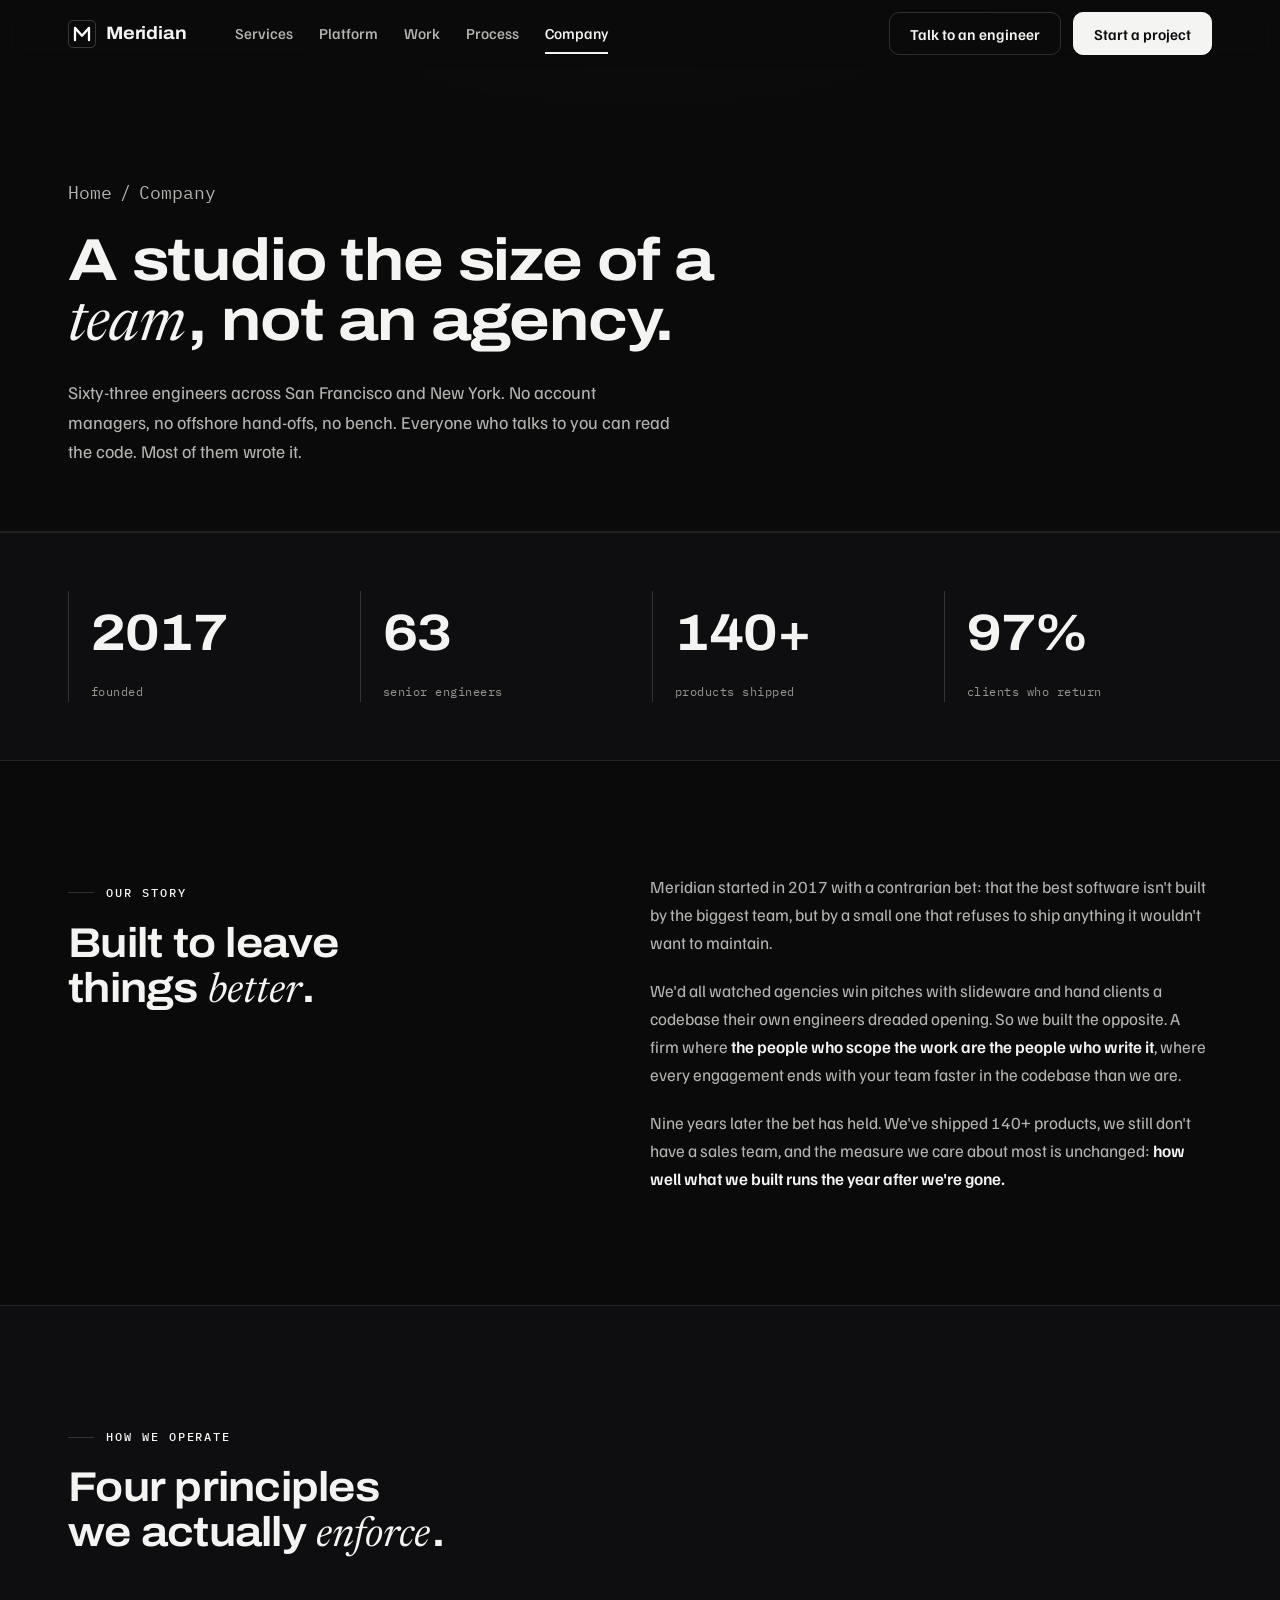
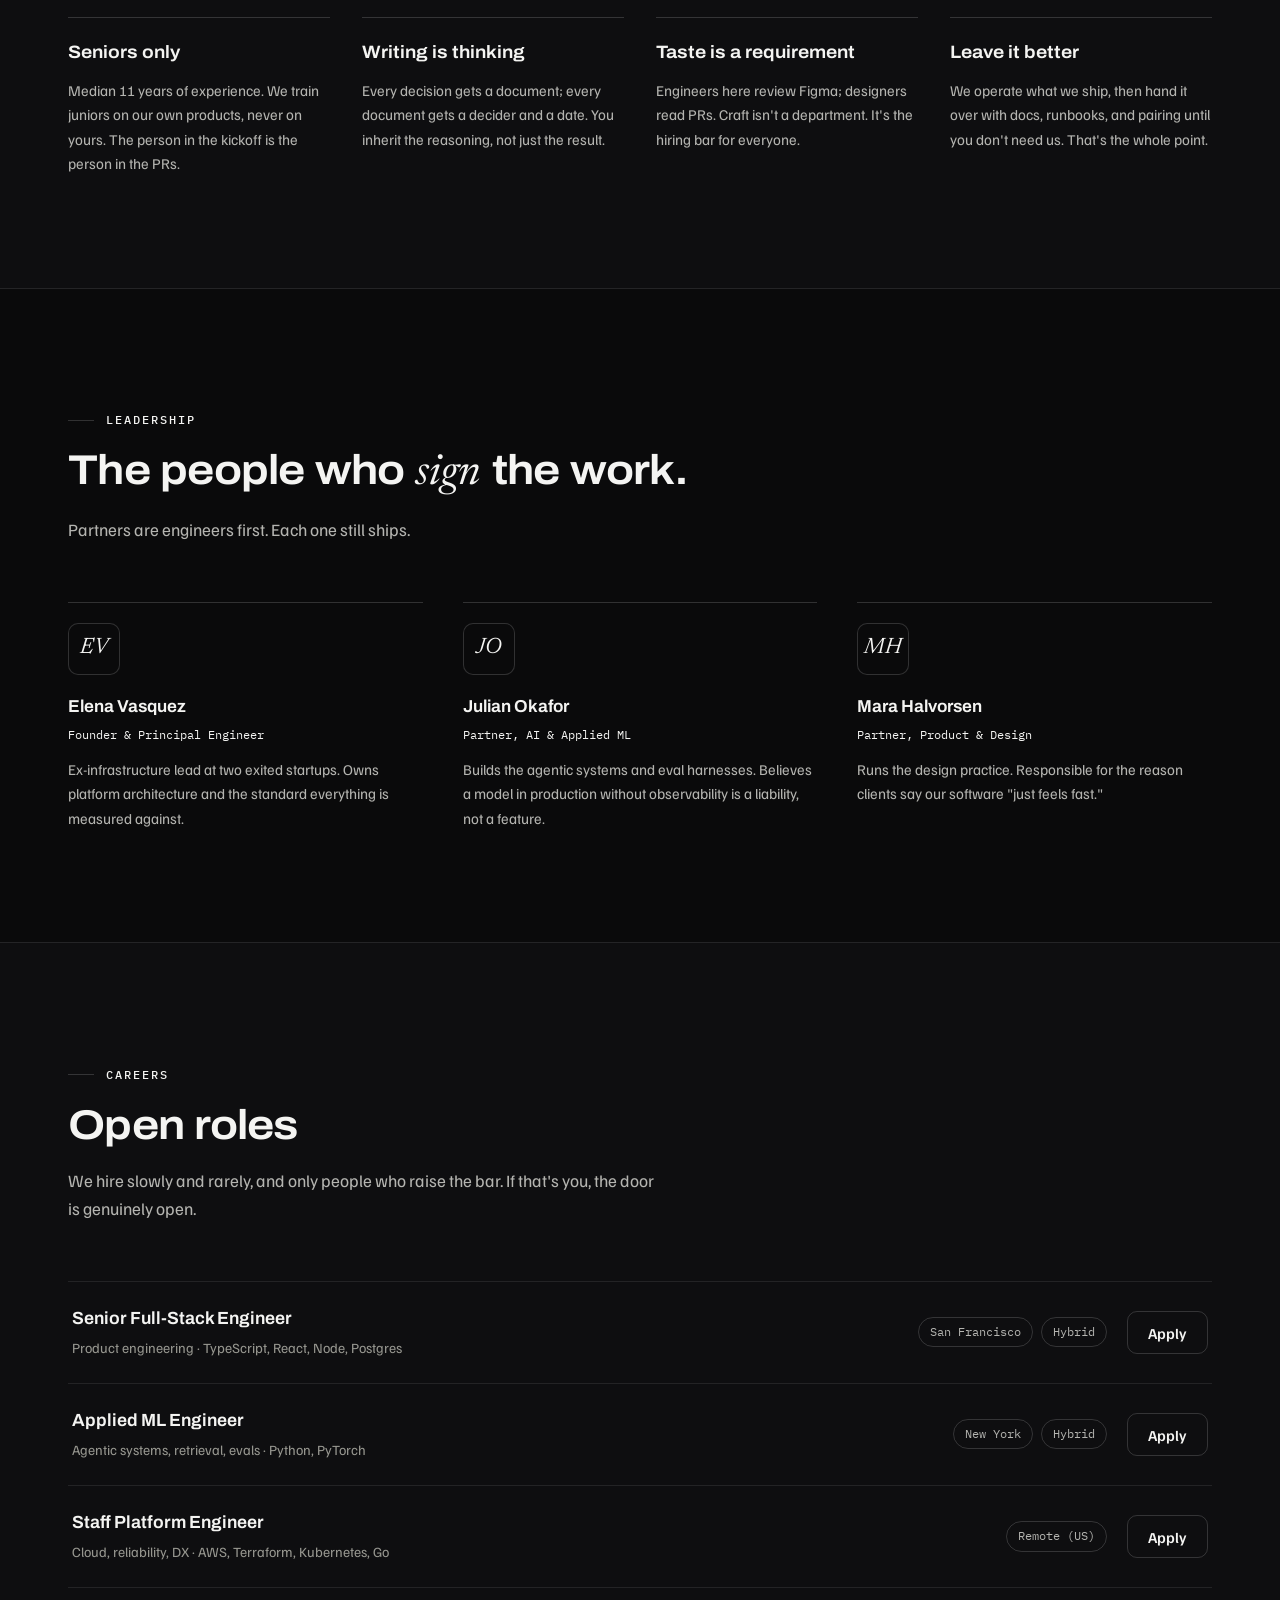
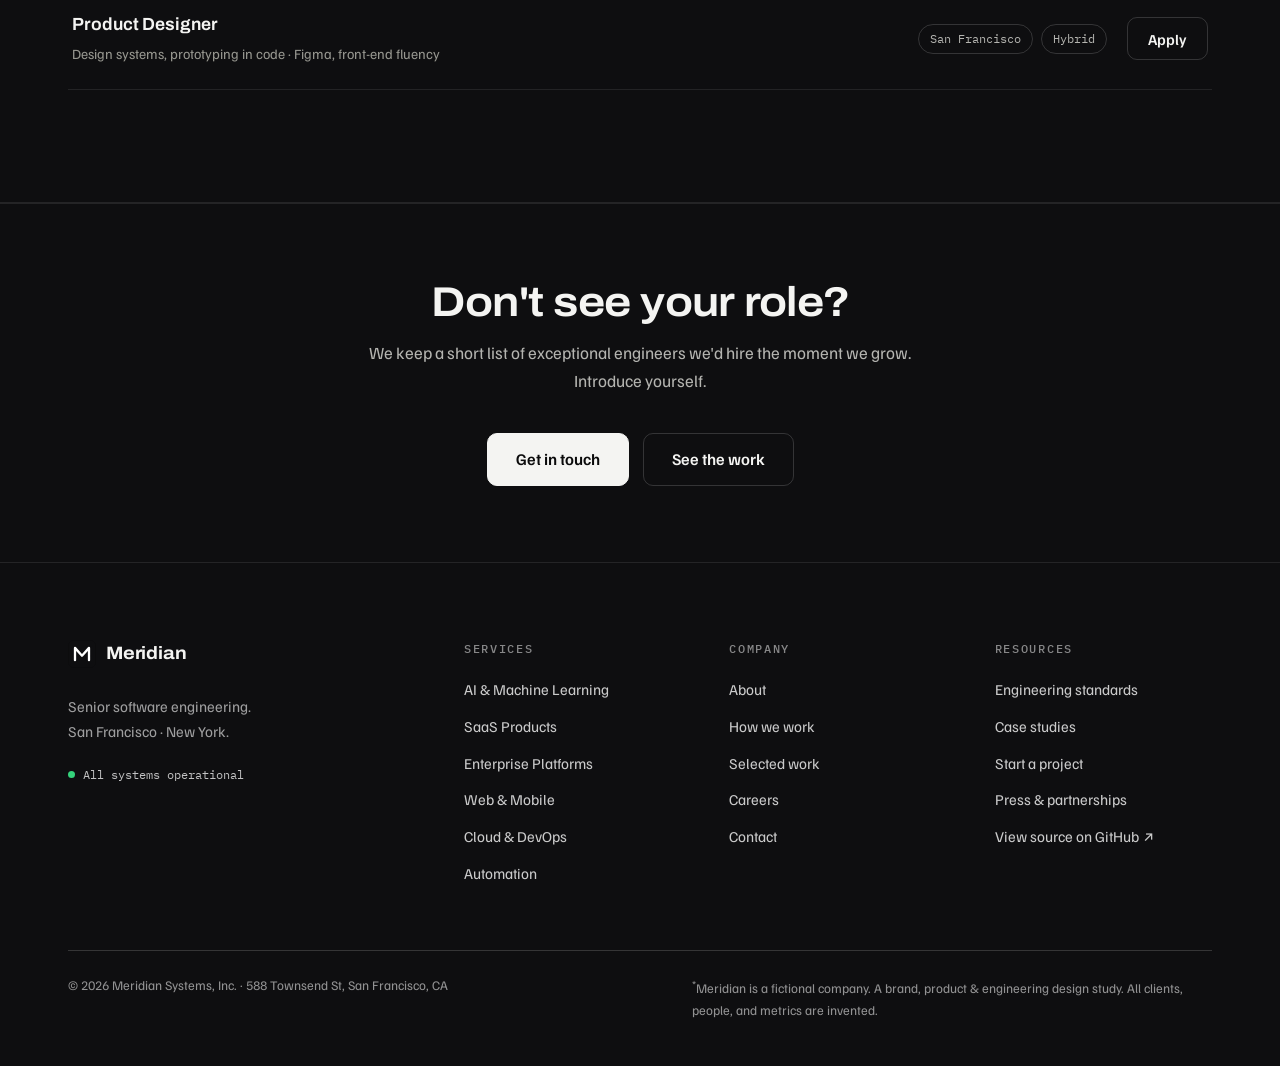
==== commit 766fefb3: "Noir motion redesign: monochrome, bento, Emil-grade physics Built with Emil Kowalski's design-engine" ====
--- a/about.html
+++ b/about.html
@@ -7,8 +7,8 @@
   <meta name="description" content="Meridian is a senior software engineering firm in San Francisco and New York. Small by design. Sixty-three engineers, no account managers. Meet the team and see open roles.">
   <meta property="og:title" content="Company & Careers | Meridian">
   <meta property="og:description" content="Small by design. Senior software engineering in San Francisco and New York.">
-  <meta name="theme-color" content="#f6f5f1">
-  <link rel="icon" href="data:image/svg+xml,%3Csvg xmlns='http://www.w3.org/2000/svg' viewBox='0 0 32 32'%3E%3Crect width='32' height='32' rx='4' fill='%23f6f5f1'/%3E%3Crect x='0.5' y='0.5' width='31' height='31' rx='3.5' fill='none' stroke='%23181a1f'/%3E%3Cpath d='M8 23V9l8 9 8-9v14' stroke='%232036c7' stroke-width='2.6' fill='none' stroke-linecap='round' stroke-linejoin='round'/%3E%3C/svg%3E">
+  <meta name="theme-color" content="#0a0a0b">
+  <link rel="icon" href="data:image/svg+xml,%3Csvg xmlns='http://www.w3.org/2000/svg' viewBox='0 0 32 32'%3E%3Crect width='32' height='32' rx='7' fill='%230a0a0b'/%3E%3Cpath d='M8 23V9l8 9 8-9v14' stroke='%23ffffff' stroke-width='2.6' fill='none' stroke-linecap='round' stroke-linejoin='round'/%3E%3C/svg%3E">
   <link rel="preconnect" href="https://fonts.googleapis.com">
   <link rel="preconnect" href="https://fonts.gstatic.com" crossorigin>
   <link href="https://fonts.googleapis.com/css2?family=Archivo:ital,wdth,wght@0,62..125,100..900;1,62..125,100..900&family=Familjen+Grotesk:ital,wght@0,400..700;1,400..700&family=Newsreader:ital,opsz,wght@1,6..72,400..500&family=IBM+Plex+Mono:wght@400;500&display=swap" rel="stylesheet">
@@ -23,7 +23,7 @@
         <svg class="brand-mark" viewBox="0 0 32 32" aria-hidden="true">
           <rect x="0.5" y="0.5" width="31" height="31" rx="5.5" fill="none" stroke="currentColor" stroke-opacity="0.35"/>
           <path d="M8 23V9l8 9 8-9v14" stroke="url(#mg)" stroke-width="2.6" fill="none" stroke-linecap="round" stroke-linejoin="round"/>
-          <defs><linearGradient id="mg" x1="8" y1="9" x2="24" y2="23" gradientUnits="userSpaceOnUse"><stop stop-color="#2036c7"/><stop offset="1" stop-color="#2036c7"/></linearGradient></defs>
+          <defs><linearGradient id="mg" x1="8" y1="9" x2="24" y2="23" gradientUnits="userSpaceOnUse"><stop stop-color="#ffffff"/><stop offset="1" stop-color="#ffffff"/></linearGradient></defs>
         </svg>
         <span class="brand-name">Meridian</span>
       </a>
--- a/css/styles.css
+++ b/css/styles.css
@@ -1,38 +1,38 @@
 /* ============================================================
-   Meridian — impeccable redesign
-   "The engineering house journal."
-   Ground: paper. Ink does the structure, cobalt is the one
-   working color, and the only dark surfaces are the product
-   screens themselves, floating on the page like printed plates.
-   System: see DESIGN.md. Contract: npx impeccable detect ≈ 0.
+   Meridian — noir motion redesign
+   Monochrome near-black, huge display type, live component
+   bento, and Emil Kowalski-grade motion physics: strong
+   ease-out curves, press states, blur-masked reveals, stagger.
+   Signal orange appears only on live indicators.
    ============================================================ */
 
 :root {
-  --paper: #f6f5f1;
-  --paper-2: #edebe4;
-  --ink: #181a1f;
-  --ink-2: #3f444e;
-  --ink-3: #565d6b;
-  --rule: rgba(24, 26, 31, 0.14);
-  --rule-strong: rgba(24, 26, 31, 0.32);
-  --cobalt: #2036c7;
-  --cobalt-soft: rgba(32, 54, 199, 0.16);
-  --screen: #14161c;
-  --screen-2: #1b1e26;
-  --screen-rule: rgba(246, 245, 241, 0.12);
-  --screen-text: #e9eaee;
-  --screen-muted: #9ba3b2;
-  --ok: #16794a;
-  --ok-screen: #4ade80;
-  --warn-screen: #fbbf24;
-  --radius: 3px;
-  --radius-lg: 6px;
+  --bg: #0a0a0b;
+  --bg-2: #0e0e10;
+  --card: #101013;
+  --border: rgba(255, 255, 255, 0.09);
+  --border-strong: rgba(255, 255, 255, 0.16);
+  --text: #f4f4f2;
+  --text-2: #b4b4b0;
+  --text-3: #96968f;
+  --signal: #ff5c1a;
+  --ok: #34d27b;
+  --warn: #f5b83d;
+  --screen: #0e0e10;
+  --screen-2: #16161a;
+  --screen-rule: rgba(255, 255, 255, 0.1);
+  --screen-text: #ececea;
+  --screen-muted: #9c9c96;
+  --radius: 10px;
+  --radius-lg: 18px;
   --font-display: "Archivo", "Helvetica Neue", Arial, sans-serif;
   --font-ui: "Familjen Grotesk", "Helvetica Neue", Arial, sans-serif;
   --font-serif: "Newsreader", Georgia, serif;
   --font-mono: "IBM Plex Mono", ui-monospace, "SF Mono", Menlo, monospace;
   --container: 1200px;
-  --ease: cubic-bezier(0.22, 1, 0.36, 1);
+  --ease-out: cubic-bezier(0.23, 1, 0.32, 1);
+  --ease-in-out: cubic-bezier(0.77, 0, 0.175, 1);
+  --ease: cubic-bezier(0.23, 1, 0.32, 1);
 }
 
 *, *::before, *::after { box-sizing: border-box; }
@@ -44,8 +44,8 @@
 
 body {
   margin: 0;
-  background: var(--paper);
-  color: var(--ink-2);
+  background: var(--bg);
+  color: var(--text-2);
   font-family: var(--font-ui);
   font-size: 17px;
   line-height: 1.65;
@@ -59,7 +59,7 @@
 img, svg { display: block; max-width: 100%; }
 button { font: inherit; color: inherit; background: none; border: 0; cursor: pointer; }
 
-::selection { background: var(--cobalt); color: var(--paper); }
+::selection { background: var(--text); color: #0a0a0b; }
 
 .container {
   width: 100%;
@@ -73,8 +73,8 @@
   left: 16px; top: -48px;
   z-index: 100;
   padding: 10px 16px;
-  background: var(--ink);
-  color: var(--paper);
+  background: var(--text);
+  color: #0a0a0b;
   border-radius: var(--radius);
   transition: top 0.2s var(--ease);
 }
@@ -90,7 +90,7 @@
   font-stretch: 118%;
   line-height: 0.98;
   letter-spacing: -0.022em;
-  color: var(--ink);
+  color: var(--text);
   text-wrap: balance;
 }
 .display-sm {
@@ -101,7 +101,7 @@
   font-stretch: 115%;
   line-height: 1.04;
   letter-spacing: -0.02em;
-  color: var(--ink);
+  color: var(--text);
 }
 .h2 {
   font-family: var(--font-display);
@@ -111,7 +111,7 @@
   font-stretch: 112%;
   line-height: 1.08;
   letter-spacing: -0.018em;
-  color: var(--ink);
+  color: var(--text);
   text-wrap: balance;
 }
 .accent-serif {
@@ -120,7 +120,7 @@
   font-weight: 400;
   font-stretch: 100%;
   letter-spacing: 0;
-  color: var(--cobalt);
+  color: var(--text);
   padding-right: 0.04em;
 }
 .eyebrow {
@@ -132,18 +132,18 @@
   font-weight: 500;
   letter-spacing: 0.16em;
   text-transform: uppercase;
-  color: var(--cobalt);
+  color: var(--text);
   margin-bottom: 18px;
 }
 .eyebrow::before {
   content: "";
   width: 26px;
   height: 1px;
-  background: var(--rule-strong);
+  background: var(--border-strong);
   flex-shrink: 0;
 }
 .section-sub {
-  color: var(--ink-2);
+  color: var(--text-2);
   font-size: 1.08rem;
   max-width: 34em;
   margin-top: 18px;
@@ -167,26 +167,26 @@
 }
 .btn-lg { padding: 14px 28px; font-size: 1.02rem; }
 .btn-primary {
-  background: var(--ink);
-  color: var(--paper);
-  border-color: var(--ink);
+  background: var(--text);
+  color: #0a0a0b;
+  border-color: var(--text);
 }
 .btn-primary:hover {
-  background: var(--cobalt);
-  border-color: var(--cobalt);
+  background: var(--text);
+  border-color: var(--text);
   transform: translateY(-1px);
 }
 .btn-ghost {
-  border-color: var(--rule-strong);
-  color: var(--ink);
+  border-color: var(--border-strong);
+  color: var(--text);
   background: transparent;
 }
 .btn-ghost:hover {
-  border-color: var(--ink);
+  border-color: var(--text);
   transform: translateY(-1px);
 }
 .btn:focus-visible, .tab:focus-visible, a:focus-visible, .chip:focus-visible {
-  outline: 2px solid var(--cobalt);
+  outline: 2px solid rgba(255,255,255,0.7);
   outline-offset: 3px;
 }
 
@@ -194,11 +194,11 @@
   display: inline-block;
   margin-top: 18px;
   font-weight: 600;
-  color: var(--cobalt);
-  border-bottom: 1px solid var(--cobalt-soft);
+  color: var(--text);
+  border-bottom: 1px solid var(--border);
   transition: border-color 0.15s ease;
 }
-.text-link:hover { border-bottom-color: var(--cobalt); }
+.text-link:hover { border-bottom-color: var(--text); }
 
 /* ---------- nav ---------- */
 
@@ -206,13 +206,13 @@
   position: fixed;
   inset: 0 0 auto 0;
   z-index: 50;
-  background: rgba(246, 245, 241, 0.88);
+  background: rgba(10, 10, 11, 0.8);
   -webkit-backdrop-filter: blur(10px);
   backdrop-filter: blur(10px);
   border-bottom: 1px solid transparent;
   transition: border-color 0.25s ease;
 }
-.nav.is-scrolled { border-bottom-color: var(--rule); }
+.nav.is-scrolled { border-bottom-color: var(--border); }
 .nav-inner {
   max-width: var(--container);
   margin: 0 auto;
@@ -230,7 +230,7 @@
   font-weight: 700;
   font-stretch: 110%;
   letter-spacing: -0.01em;
-  color: var(--ink);
+  color: var(--text);
 }
 .nav-links {
   display: flex;
@@ -241,15 +241,15 @@
   padding: 6px 0;
   font-size: 0.95rem;
   font-weight: 500;
-  color: var(--ink-2);
+  color: var(--text-2);
   border-bottom: 2px solid transparent;
   transition: color 0.15s ease, border-color 0.15s ease;
 }
-.nav-links a:hover { color: var(--ink); }
+.nav-links a:hover { color: var(--text); }
 .nav-links a.is-active,
 .nav-links a[aria-current="page"] {
-  color: var(--ink);
-  border-bottom-color: var(--cobalt);
+  color: var(--text);
+  border-bottom-color: var(--text);
 }
 .nav-actions {
   margin-left: auto;
@@ -269,7 +269,7 @@
 .nav-toggle span {
   display: block;
   height: 2px;
-  background: var(--ink);
+  background: var(--text);
   transition: transform 0.25s var(--ease), opacity 0.2s ease;
 }
 .nav-toggle[aria-expanded="true"] span:first-child { transform: translateY(3.5px) rotate(45deg); }
@@ -280,15 +280,15 @@
   flex-direction: column;
   gap: 4px;
   padding: 12px 28px 26px;
-  background: var(--paper);
-  border-bottom: 1px solid var(--rule);
+  background: var(--bg);
+  border-bottom: 1px solid var(--border);
 }
 .mobile-menu a:not(.btn) {
   padding: 13px 4px;
   font-size: 1.05rem;
   font-weight: 500;
-  color: var(--ink-2);
-  border-bottom: 1px solid var(--rule);
+  color: var(--text-2);
+  border-bottom: 1px solid var(--border);
 }
 .mobile-menu .btn { margin-top: 18px; justify-content: center; }
 .mobile-menu.is-open { display: flex; }
@@ -304,11 +304,10 @@
   position: absolute;
   inset: 0;
   pointer-events: none;
-  background-image:
-    linear-gradient(var(--rule) 1px, transparent 1px),
-    linear-gradient(90deg, var(--rule) 1px, transparent 1px);
-  background-size: 72px 72px;
-  opacity: 0.4;
+  background:
+    radial-gradient(52% 42% at 50% 0%, rgba(255, 255, 255, 0.055), transparent 70%),
+    radial-gradient(rgba(255, 255, 255, 0.05) 1px, transparent 1px);
+  background-size: 100% 100%, 26px 26px;
   mask-image: linear-gradient(to bottom, black 0%, transparent 72%);
   -webkit-mask-image: linear-gradient(to bottom, black 0%, transparent 72%);
 }
@@ -323,24 +322,24 @@
   gap: 9px;
   padding: 7px 15px;
   margin-bottom: 30px;
-  border: 1px solid var(--rule-strong);
+  border: 1px solid var(--border-strong);
   border-radius: 999px;
   font-family: var(--font-mono);
   font-size: 0.76rem;
   letter-spacing: 0.03em;
-  color: var(--ink-2);
-  background: var(--paper);
+  color: var(--text-2);
+  background: var(--bg);
 }
 .pill-dot {
   width: 8px; height: 8px;
   border-radius: 50%;
-  background: var(--cobalt);
+  background: var(--signal);
 }
 .hero-sub {
   margin: 28px 0 0;
   max-width: 33em;
   font-size: 1.18rem;
-  color: var(--ink-2);
+  color: var(--text-2);
 }
 .hero-cta {
   display: flex;
@@ -352,7 +351,7 @@
   margin-top: 24px;
   font-family: var(--font-mono);
   font-size: 0.8rem;
-  color: var(--ink-3);
+  color: var(--text-3);
 }
 
 /* typewriter */
@@ -363,12 +362,12 @@
   height: 0.8em;
   margin-left: 0.1em;
   vertical-align: -0.04em;
-  background: var(--cobalt);
+  background: var(--text);
   animation: blink 1.1s steps(1) infinite;
 }
 @keyframes blink { 50% { opacity: 0; } }
 
-/* ---------- console: a dark plate on paper ---------- */
+/* ---------- console plate ---------- */
 
 .console-wrap {
   position: relative;
@@ -378,11 +377,11 @@
 .console-glow { display: none; }
 .console {
   position: relative;
-  border: 1px solid var(--ink);
+  border: 1px solid var(--border-strong);
   border-radius: var(--radius-lg);
   background: var(--screen);
   color: var(--screen-text);
-  box-shadow: 12px 12px 0 var(--cobalt-soft);
+  box-shadow: 0 30px 70px -40px rgba(0, 0, 0, 0.9);
   overflow: hidden;
   font-size: 13px;
 }
@@ -396,7 +395,7 @@
 .tl-dot {
   width: 10px; height: 10px;
   border-radius: 50%;
-  background: rgba(246, 245, 241, 0.18);
+  background: rgba(255, 255, 255, 0.16);
 }
 .console-title {
   margin-left: 10px;
@@ -410,9 +409,9 @@
 .console-env {
   margin-left: auto;
   padding: 2px 9px;
-  border: 1px solid var(--ok-screen);
+  border: 1px solid var(--ok);
   border-radius: 999px;
-  color: var(--ok-screen);
+  color: var(--ok);
   font-family: var(--font-mono);
   font-size: 11px;
   letter-spacing: 0.1em;
@@ -446,7 +445,7 @@
   background: currentColor;
   opacity: 0.4;
 }
-.cs-item.is-active .cs-ico { background: #8fb0ff; opacity: 1; }
+.cs-item.is-active .cs-ico { background: var(--text); opacity: 1; }
 
 .console-main {
   flex: 1;
@@ -479,13 +478,13 @@
   color: var(--screen-text);
 }
 .metric-delta { font-size: 12px; color: var(--screen-muted); }
-.metric-delta.up { color: var(--ok-screen); }
-@keyframes tickFlash { from { color: #93c5fd; } }
+.metric-delta.up { color: var(--ok); }
+@keyframes tickFlash { from { color: #ffffff; } }
 .metric-value.is-tick { animation: tickFlash 0.6s ease-out; }
 .spark { width: 100%; height: 26px; margin-top: 6px; }
 .spark path {
   fill: none;
-  stroke: #7fa0ff;
+  stroke: rgba(255,255,255,0.65);
   stroke-width: 1.8;
   stroke-linecap: round;
 }
@@ -510,7 +509,7 @@
   gap: 6px;
   font-size: 11px;
   letter-spacing: 0.08em;
-  color: var(--ok-screen);
+  color: var(--ok);
 }
 .feed-row {
   display: flex;
@@ -537,8 +536,8 @@
 .feed-time { margin-left: auto; color: var(--screen-muted); font-size: 12px; flex-shrink: 0; }
 
 .dot { width: 7px; height: 7px; border-radius: 50%; flex-shrink: 0; }
-.dot.ok { background: var(--ok-screen); }
-.dot.warn { background: var(--warn-screen); }
+.dot.ok { background: var(--ok); }
+.dot.warn { background: var(--warn); }
 .dot.pulse { animation: pulse 2.4s ease-in-out infinite; }
 @keyframes pulse { 50% { opacity: 0.45; } }
 
@@ -547,7 +546,7 @@
   align-items: center;
   gap: 10px;
   padding: 10px 14px;
-  border: 1px solid rgba(74, 222, 128, 0.35);
+  border: 1px solid rgba(52, 210, 123, 0.35);
   border-radius: var(--radius);
   color: var(--screen-muted);
 }
@@ -559,8 +558,8 @@
 .marquee {
   overflow: hidden;
   padding: 16px 0;
-  border-top: 1px solid var(--rule);
-  border-bottom: 1px solid var(--rule);
+  border-top: 1px solid var(--border);
+  border-bottom: 1px solid var(--border);
   mask-image: linear-gradient(to right, transparent, black 8%, black 92%, transparent);
   -webkit-mask-image: linear-gradient(to right, transparent, black 8%, black 92%, transparent);
 }
@@ -576,10 +575,10 @@
 .mq-item {
   font-family: var(--font-mono);
   font-size: 0.82rem;
-  color: var(--ink-3);
+  color: var(--text-3);
   white-space: nowrap;
 }
-.mq-sep { color: var(--cobalt); font-size: 0.75rem; }
+.mq-sep { color: var(--text); font-size: 0.75rem; }
 
 .logos { padding: 60px 0 44px; }
 .logos-label {
@@ -587,7 +586,7 @@
   font-size: 0.76rem;
   letter-spacing: 0.16em;
   text-transform: uppercase;
-  color: var(--ink-3);
+  color: var(--text-3);
   margin-bottom: 30px;
 }
 .logos-row {
@@ -596,7 +595,7 @@
   align-items: center;
   gap: 22px 52px;
 }
-.logo-mark { color: var(--ink); opacity: 0.5; transition: opacity 0.2s ease; white-space: nowrap; }
+.logo-mark { color: var(--text); opacity: 0.5; transition: opacity 0.2s ease; white-space: nowrap; }
 .logo-mark:hover { opacity: 0.85; }
 .lm-1 { font-family: var(--font-serif); font-style: italic; font-size: 1.35rem; }
 .lm-2 { font-weight: 700; letter-spacing: 0.22em; font-size: 0.95rem; }
@@ -612,9 +611,9 @@
 section[id] { scroll-margin-top: 88px; }
 .section { padding: 112px 0; }
 .section-alt {
-  background: var(--paper-2);
-  border-top: 1px solid var(--rule);
-  border-bottom: 1px solid var(--rule);
+  background: var(--bg-2);
+  border-top: 1px solid var(--border);
+  border-bottom: 1px solid var(--border);
 }
 .section-head { max-width: 680px; margin-bottom: 58px; }
 
@@ -624,22 +623,22 @@
   display: flex;
   flex-wrap: wrap;
   gap: 26px;
-  border-bottom: 1px solid var(--rule);
+  border-bottom: 1px solid var(--border);
 }
 .tab {
   padding: 10px 2px 14px;
   margin-bottom: -1px;
   font-size: 0.95rem;
   font-weight: 500;
-  color: var(--ink-3);
+  color: var(--text-3);
   border-bottom: 2px solid transparent;
   transition: color 0.15s ease, border-color 0.15s ease;
   white-space: nowrap;
 }
-.tab:hover { color: var(--ink); }
+.tab:hover { color: var(--text); }
 .tab.is-active {
-  color: var(--ink);
-  border-bottom-color: var(--cobalt);
+  color: var(--text);
+  border-bottom-color: var(--text);
 }
 .tab-panel {
   display: none;
@@ -654,23 +653,23 @@
   font-weight: 650;
   font-stretch: 110%;
   letter-spacing: -0.015em;
-  color: var(--ink);
+  color: var(--text);
   margin-bottom: 14px;
 }
-.panel-copy p { color: var(--ink-2); max-width: 30em; }
+.panel-copy p { color: var(--text-2); max-width: 30em; }
 .check-list { margin-top: 24px; display: grid; gap: 13px; }
 .check-list li {
   position: relative;
   padding-left: 30px;
-  color: var(--ink-2);
-}
-.check-list li strong { color: var(--ink); }
+  color: var(--text-2);
+}
+.check-list li strong { color: var(--text); }
 .check-list li::before {
   content: "";
   position: absolute;
   left: 0; top: 0.42em;
   width: 14px; height: 14px;
-  border: 1px solid var(--cobalt);
+  border: 1px solid var(--border-strong);
   border-radius: 50%;
 }
 .check-list li::after {
@@ -678,12 +677,12 @@
   position: absolute;
   left: 4px; top: calc(0.42em + 4px);
   width: 7px; height: 3.5px;
-  border-left: 1.6px solid var(--cobalt);
-  border-bottom: 1.6px solid var(--cobalt);
+  border-left: 1.6px solid var(--text-2);
+  border-bottom: 1.6px solid var(--text-2);
   transform: rotate(-48deg);
 }
 .panel-spec {
-  border-top: 2px solid var(--ink);
+  border-top: 1px solid var(--border-strong);
   padding: 4px 0 0;
 }
 .spec-row {
@@ -692,11 +691,11 @@
   align-items: baseline;
   gap: 18px;
   padding: 15px 2px;
-  border-bottom: 1px solid var(--rule);
+  border-bottom: 1px solid var(--border);
   font-size: 0.94rem;
 }
-.spec-row span { color: var(--ink-3); flex-shrink: 0; }
-.spec-row strong { font-weight: 600; color: var(--ink); text-align: right; }
+.spec-row span { color: var(--text-3); flex-shrink: 0; }
+.spec-row strong { font-weight: 600; color: var(--text); text-align: right; }
 
 /* ---------- vignettes & plates ---------- */
 
@@ -707,7 +706,7 @@
   align-items: center;
   padding: 60px 0;
 }
-.vignette + .vignette { border-top: 1px solid var(--rule); }
+.vignette + .vignette { border-top: 1px solid var(--border); }
 .vignette-copy, .vignette-visual { min-width: 0; }
 .vignette-flip .vignette-copy { order: 2; }
 .vignette-flip .vignette-visual { order: 1; }
@@ -717,21 +716,19 @@
   font-weight: 650;
   font-stretch: 110%;
   letter-spacing: -0.015em;
-  color: var(--ink);
+  color: var(--text);
   margin-bottom: 14px;
 }
-.vignette-copy p { color: var(--ink-2); max-width: 28em; }
-
-/* pipeline canvas: an engineering drawing on paper */
+.vignette-copy p { color: var(--text-2); max-width: 28em; }
+
+/* pipeline canvas */
 .canvas-card {
-  border: 1px solid var(--rule-strong);
+  border: 1px solid var(--border-strong);
   border-radius: var(--radius-lg);
   background:
-    linear-gradient(var(--rule) 1px, transparent 1px),
-    linear-gradient(90deg, var(--rule) 1px, transparent 1px),
-    #fdfdfb;
-  background-size: 24px 24px, 24px 24px, 100% 100%;
-  box-shadow: 12px 12px 0 var(--cobalt-soft);
+    radial-gradient(rgba(255,255,255,0.05) 1px, transparent 1px) 0 0 / 22px 22px,
+    var(--card);
+  box-shadow: 0 30px 70px -40px rgba(0, 0, 0, 0.9);
   padding: 12px;
   overflow-x: auto;
   overflow-y: hidden;
@@ -740,15 +737,15 @@
 .canvas-lines { position: absolute; left: 20px; top: 20px; width: 520px; height: 260px; }
 .canvas-lines .flow {
   fill: none;
-  stroke: var(--cobalt);
+  stroke: rgba(255,255,255,0.4);
   stroke-width: 1.4;
   stroke-dasharray: 5 6;
   opacity: 0.55;
   animation: flow 1.6s linear infinite;
 }
 @keyframes flow { to { stroke-dashoffset: -11; } }
-.pkt { fill: var(--cobalt); }
-.pkt.v { fill: var(--ink); }
+.pkt { fill: var(--text); }
+.pkt.v { fill: var(--signal); }
 .node {
   position: absolute;
   left: var(--x); top: var(--y);
@@ -756,27 +753,27 @@
   flex-direction: column;
   gap: 1px;
   padding: 9px 13px 8px 26px;
-  border: 1px solid var(--rule-strong);
+  border: 1px solid var(--border-strong);
   border-radius: var(--radius);
-  background: var(--paper);
+  background: var(--bg);
   font-size: 12.5px;
   font-weight: 600;
-  color: var(--ink);
+  color: var(--text);
   white-space: nowrap;
 }
-.node small { font-weight: 400; color: var(--ink-3); font-size: 12px; font-family: var(--font-mono); }
+.node small { font-weight: 400; color: var(--text-3); font-size: 12px; font-family: var(--font-mono); }
 .node-dot { position: absolute; left: 11px; top: 15px; width: 7px; height: 7px; border-radius: 50%; }
 .node-dot.ok { background: var(--ok); }
-.node-dot.warn { background: #b45309; }
-.node-dot.acc { background: var(--cobalt); }
-.node-hot { border-color: var(--cobalt); border-width: 1.5px; }
+.node-dot.warn { background: var(--warn); }
+.node-dot.acc { background: var(--text); }
+.node-hot { border-color: var(--text); border-width: 1.5px; }
 
 /* code plate */
 .code-card {
-  border: 1px solid var(--ink);
+  border: 1px solid var(--border-strong);
   border-radius: var(--radius-lg);
   background: var(--screen);
-  box-shadow: 12px 12px 0 var(--cobalt-soft);
+  box-shadow: 0 30px 70px -40px rgba(0, 0, 0, 0.9);
   overflow: hidden;
 }
 .code-top {
@@ -802,20 +799,20 @@
   overflow-x: auto;
   position: relative;
 }
-.c-kw { color: #8fb0ff; }
-.c-fn { color: #d0bcff; }
-.c-ty { color: #7dd3fc; }
-.c-st { color: #86d9a5; }
-.c-nu { color: #f0abfc; }
+.c-kw { color: #d9d9d4; font-weight: 500; }
+.c-fn { color: #ffffff; }
+.c-ty { color: #b9c8b3; }
+.c-st { color: #a9cbb2; }
+.c-nu { color: #e3c9a8; }
 .c-cm { color: #8a93a3; font-style: italic; }
 
 /* ops plate */
 .ops-card {
-  border: 1px solid var(--ink);
+  border: 1px solid var(--border-strong);
   border-radius: var(--radius-lg);
   background: var(--screen);
   color: var(--screen-text);
-  box-shadow: 12px 12px 0 var(--cobalt-soft);
+  box-shadow: 0 30px 70px -40px rgba(0, 0, 0, 0.9);
   padding: 22px 24px;
 }
 .ops-row {
@@ -825,15 +822,15 @@
   font-size: 0.9rem;
   color: var(--screen-muted);
 }
-.ok-text { color: var(--ok-screen); font-family: var(--font-mono); font-size: 1.1rem; font-weight: 600; }
+.ok-text { color: var(--ok); font-family: var(--font-mono); font-size: 1.1rem; font-weight: 600; }
 .uptime-bars { display: flex; gap: 3px; margin: 16px 0 20px; }
 .uptime-bars span {
   flex: 1;
   height: 30px;
-  border-radius: 1px;
-  background: rgba(74, 222, 128, 0.55);
-}
-.uptime-bars span.down { background: rgba(251, 191, 36, 0.7); }
+  border-radius: 2px;
+  background: rgba(52, 210, 123, 0.55);
+}
+.uptime-bars span.down { background: rgba(245, 184, 61, 0.7); }
 .ops-grid { display: grid; grid-template-columns: repeat(4, 1fr); gap: 10px; }
 .ops-stat {
   border: 1px solid var(--screen-rule);
@@ -848,10 +845,10 @@
 
 /* terminal plate */
 .term-card {
-  border: 1px solid var(--ink);
+  border: 1px solid var(--border-strong);
   border-radius: var(--radius-lg);
   background: var(--screen);
-  box-shadow: 12px 12px 0 var(--cobalt-soft);
+  box-shadow: 0 30px 70px -40px rgba(0, 0, 0, 0.9);
   overflow: hidden;
 }
 .term-body {
@@ -864,14 +861,14 @@
 }
 .term-body .t-line { display: block; white-space: pre-wrap; }
 .t-cmd { color: var(--screen-text); }
-.t-cmd .t-prompt { color: #8fb0ff; }
-.t-ok { color: var(--ok-screen); }
+.t-cmd .t-prompt { color: var(--signal); }
+.t-ok { color: var(--ok); }
 .t-dim { color: var(--screen-muted); }
 .t-caret {
   display: inline-block;
   width: 7px; height: 1em;
   vertical-align: -0.15em;
-  background: #8fb0ff;
+  background: var(--text);
   animation: blink 1.1s steps(1) infinite;
 }
 
@@ -881,19 +878,19 @@
   display: grid;
   grid-template-columns: repeat(3, 1fr);
   gap: 0;
-  border-top: 1px solid var(--rule);
-  border-left: 1px solid var(--rule);
+  border-top: 1px solid var(--border);
+  border-left: 1px solid var(--border);
 }
 .case {
   display: flex;
   flex-direction: column;
   padding: 30px 28px 26px;
-  border-right: 1px solid var(--rule);
-  border-bottom: 1px solid var(--rule);
-  background: var(--paper);
+  border-right: 1px solid var(--border);
+  border-bottom: 1px solid var(--border);
+  background: var(--bg);
   transition: background 0.2s ease;
 }
-.case:hover { background: #fdfdfb; }
+.case:hover { background: var(--card); }
 .case-top {
   display: flex;
   justify-content: space-between;
@@ -901,12 +898,12 @@
   gap: 12px;
   margin-bottom: 28px;
 }
-.case-brand { color: var(--ink); }
+.case-brand { color: var(--text); }
 .case-tag {
   font-family: var(--font-mono);
   font-size: 0.78rem;
   letter-spacing: 0.04em;
-  color: var(--ink-3);
+  color: var(--text-3);
   white-space: nowrap;
 }
 .case-metric {
@@ -916,17 +913,17 @@
   font-stretch: 112%;
   letter-spacing: -0.02em;
   line-height: 1;
-  color: var(--ink);
+  color: var(--text);
   font-variant-numeric: tabular-nums;
 }
-.case-metric-label { margin-top: 8px; font-size: 0.9rem; color: var(--ink-3); }
-.case-desc { margin-top: 16px; font-size: 0.95rem; color: var(--ink-2); flex: 1; }
+.case-metric-label { margin-top: 8px; font-size: 0.9rem; color: var(--text-3); }
+.case-desc { margin-top: 16px; font-size: 0.95rem; color: var(--text-2); flex: 1; }
 .case-stack { display: flex; flex-wrap: wrap; gap: 6px; margin-top: 20px; }
 .case-stack span {
   font-family: var(--font-mono);
   font-size: 0.76rem;
-  color: var(--ink-3);
-  border: 1px solid var(--rule);
+  color: var(--text-3);
+  border: 1px solid var(--border);
   border-radius: var(--radius);
   padding: 3px 8px;
 }
@@ -936,10 +933,10 @@
   gap: 6px;
   margin-top: 24px;
   padding-top: 18px;
-  border-top: 1px solid var(--rule);
+  border-top: 1px solid var(--border);
   font-size: 0.9rem;
   font-weight: 600;
-  color: var(--cobalt);
+  color: var(--text);
   transition: gap 0.18s var(--ease);
 }
 .case-link:hover { gap: 10px; }
@@ -948,9 +945,9 @@
 /* ---------- stats band ---------- */
 
 .stats {
-  border-top: 1px solid var(--rule);
-  border-bottom: 1px solid var(--rule);
-  background: var(--paper-2);
+  border-top: 1px solid var(--border);
+  border-bottom: 1px solid var(--border);
+  background: var(--bg-2);
   padding: 58px 0;
 }
 .stats-row {
@@ -958,7 +955,7 @@
   grid-template-columns: repeat(4, 1fr);
   gap: 24px;
 }
-.stat { border-left: 1px solid var(--rule-strong); padding-left: 22px; }
+.stat { border-left: 1px solid var(--border-strong); padding-left: 22px; }
 .stat-num {
   display: block;
   font-family: var(--font-display);
@@ -967,7 +964,7 @@
   font-weight: 700;
   font-stretch: 112%;
   letter-spacing: -0.02em;
-  color: var(--ink);
+  color: var(--text);
   font-variant-numeric: tabular-nums;
 }
 .stat-label {
@@ -976,7 +973,7 @@
   font-family: var(--font-mono);
   font-size: 0.78rem;
   letter-spacing: 0.04em;
-  color: var(--ink-3);
+  color: var(--text-3);
 }
 
 /* ---------- process steps ---------- */
@@ -986,12 +983,12 @@
   grid-template-columns: repeat(4, 1fr);
   gap: 32px;
 }
-.step { border-top: 2px solid var(--ink); padding-top: 20px; }
+.step { border-top: 1px solid var(--border-strong); padding-top: 20px; }
 .step-num {
   display: inline-block;
   font-family: var(--font-mono);
   font-size: 0.78rem;
-  color: var(--cobalt);
+  color: var(--text);
   margin-bottom: 16px;
 }
 .step h3 {
@@ -999,10 +996,10 @@
   font-size: 1.12rem;
   font-weight: 650;
   font-stretch: 108%;
-  color: var(--ink);
+  color: var(--text);
   margin-bottom: 10px;
 }
-.step p { font-size: 0.93rem; color: var(--ink-2); }
+.step p { font-size: 0.93rem; color: var(--text-2); }
 
 /* ---------- quotes ---------- */
 
@@ -1018,11 +1015,11 @@
   justify-content: space-between;
   gap: 26px;
   padding-left: 22px;
-  border-left: 1px solid var(--rule-strong);
+  border-left: 1px solid var(--border-strong);
 }
 .quote-featured {
-  border-left: 1px solid var(--rule-strong);
-  background: var(--paper-2);
+  border-left: 1px solid var(--border-strong);
+  background: var(--bg-2);
   padding: 24px 22px;
   border-radius: var(--radius);
 }
@@ -1030,11 +1027,11 @@
   font-family: var(--font-serif);
   font-size: 1.22rem;
   line-height: 1.5;
-  color: var(--ink);
+  color: var(--text);
 }
 .quote figcaption { display: flex; flex-direction: column; gap: 1px; }
-.quote figcaption strong { font-size: 0.94rem; font-weight: 600; color: var(--ink); }
-.quote figcaption span { font-family: var(--font-mono); font-size: 0.78rem; color: var(--ink-3); }
+.quote figcaption strong { font-size: 0.94rem; font-weight: 600; color: var(--text); }
+.quote figcaption span { font-family: var(--font-mono); font-size: 0.78rem; color: var(--text-3); }
 
 /* ---------- company / values ---------- */
 
@@ -1048,26 +1045,26 @@
 .values { display: grid; }
 .values li {
   padding: 20px 0;
-  border-top: 1px solid var(--rule);
-  color: var(--ink-2);
+  border-top: 1px solid var(--border);
+  color: var(--text-2);
   font-size: 0.98rem;
 }
-.values li:last-child { border-bottom: 1px solid var(--rule); }
-.values strong { color: var(--ink); font-weight: 600; display: block; margin-bottom: 3px; }
+.values li:last-child { border-bottom: 1px solid var(--border); }
+.values strong { color: var(--text); font-weight: 600; display: block; margin-bottom: 3px; }
 
 /* ---------- contact ---------- */
 
 .cta {
   position: relative;
   padding: 120px 0;
-  background: var(--paper-2);
-  border-top: 1px solid var(--rule);
+  background: var(--bg-2);
+  border-top: 1px solid var(--border);
 }
 .cta-glow { display: none; }
 .cta-inner { position: relative; max-width: 720px; }
-.cta-inner p { margin: 20px 0 0; max-width: 33em; color: var(--ink-2); font-size: 1.05rem; }
+.cta-inner p { margin: 20px 0 0; max-width: 33em; color: var(--text-2); font-size: 1.05rem; }
 .cta-inner .hero-cta { margin-top: 34px; }
-.cta-meta { font-family: var(--font-mono); font-size: 0.8rem; color: var(--ink-3); margin-top: 18px; }
+.cta-meta { font-family: var(--font-mono); font-size: 0.8rem; color: var(--text-3); margin-top: 18px; }
 
 .contact-grid {
   position: relative;
@@ -1076,7 +1073,7 @@
   gap: 64px;
   align-items: start;
 }
-.contact-copy > p { margin-top: 18px; max-width: 26em; color: var(--ink-2); font-size: 1.04rem; }
+.contact-copy > p { margin-top: 18px; max-width: 26em; color: var(--text-2); font-size: 1.04rem; }
 .contact-copy .btn { margin-top: 26px; }
 .contact-cards { margin-top: 36px; display: grid; }
 .contact-card {
@@ -1084,18 +1081,18 @@
   align-items: center;
   gap: 16px;
   padding: 16px 2px;
-  border-top: 1px solid var(--rule);
-}
-.contact-cards .contact-card:last-child { border-bottom: 1px solid var(--rule); }
+  border-top: 1px solid var(--border);
+}
+.contact-cards .contact-card:last-child { border-bottom: 1px solid var(--border); }
 .contact-ico {
   flex-shrink: 0;
   width: 42px; height: 42px;
   display: grid;
   place-items: center;
-  border: 1px solid var(--rule-strong);
+  border: 1px solid var(--border-strong);
   border-radius: var(--radius);
-  color: var(--cobalt);
-  background: var(--paper);
+  color: var(--text);
+  background: var(--bg);
 }
 .contact-card span {
   display: block;
@@ -1103,17 +1100,17 @@
   font-size: 0.75rem;
   letter-spacing: 0.12em;
   text-transform: uppercase;
-  color: var(--ink-3);
-}
-.contact-card strong { font-size: 1rem; font-weight: 600; color: var(--ink); }
-a.contact-card:hover strong { color: var(--cobalt); }
+  color: var(--text-3);
+}
+.contact-card strong { font-size: 1rem; font-weight: 600; color: var(--text); }
+a.contact-card:hover strong { color: var(--text); }
 
 .form-card {
   padding: 34px;
-  border: 1px solid var(--ink);
+  border: 1px solid var(--border-strong);
   border-radius: var(--radius-lg);
-  background: var(--paper);
-  box-shadow: 12px 12px 0 var(--cobalt-soft);
+  background: var(--bg);
+  box-shadow: 0 30px 70px -40px rgba(0, 0, 0, 0.9);
 }
 .form-row { display: grid; grid-template-columns: 1fr 1fr; gap: 16px; }
 .form-field { display: flex; flex-direction: column; gap: 8px; margin-bottom: 20px; }
@@ -1122,64 +1119,65 @@
   font-size: 0.75rem;
   letter-spacing: 0.12em;
   text-transform: uppercase;
-  color: var(--ink-3);
+  color: var(--text-3);
 }
 .form-field input,
 .form-field textarea {
   font: inherit;
   font-size: 0.98rem;
-  color: var(--ink);
+  color: var(--text);
   padding: 11px 12px;
-  border: 1px solid var(--rule-strong);
+  border: 1px solid var(--border-strong);
   border-radius: var(--radius);
-  background: #fdfdfb;
+  background: var(--card);
   transition: border-color 0.2s ease, box-shadow 0.2s ease;
 }
 .form-field input::placeholder,
-.form-field textarea::placeholder { color: var(--ink-3); opacity: 0.75; }
+.form-field textarea::placeholder { color: var(--text-3); opacity: 0.75; }
 .form-field input:focus,
 .form-field textarea:focus {
   outline: none;
-  border-color: var(--cobalt);
-  box-shadow: 0 1px 0 var(--cobalt);
+  border-color: var(--text);
+  box-shadow: 0 1px 0 rgba(255,255,255,0.5);
 }
 .form-field textarea { min-height: 120px; resize: vertical; }
 .chip-row { display: flex; flex-wrap: wrap; gap: 8px; }
 .chip {
   padding: 8px 16px;
-  border: 1px solid var(--rule-strong);
+  border: 1px solid var(--border-strong);
   border-radius: 999px;
   font-size: 0.88rem;
   font-weight: 500;
-  color: var(--ink-2);
+  color: var(--text-2);
   transition: border-color 0.18s ease, background 0.18s ease, color 0.18s ease;
 }
-.chip:hover { border-color: var(--ink); color: var(--ink); }
+.chip:hover { border-color: var(--text); color: var(--text); }
 .chip.is-selected {
-  border-color: var(--ink);
-  background: var(--ink);
-  color: var(--paper);
+  border-color: var(--text);
+  background: var(--text);
+  color: #0a0a0b;
   font-weight: 600;
 }
 .form-card .btn-primary { width: 100%; justify-content: center; margin-top: 6px; }
-.form-note { margin-top: 14px; text-align: center; font-family: var(--font-mono); font-size: 0.78rem; color: var(--ink-3); }
+.form-note { margin-top: 14px; text-align: center; font-family: var(--font-mono); font-size: 0.78rem; color: var(--text-3); }
 .form-status { margin-top: 12px; text-align: center; font-size: 0.88rem; color: var(--ok); display: none; }
 .form-status.is-shown { display: block; }
 
 /* ---------- footer: the ink block ---------- */
 
 .footer {
-  background: var(--ink);
-  color: var(--paper);
+  background: var(--bg-2);
+  border-top: 1px solid var(--border);
+  color: #0a0a0b;
   padding: 76px 0 44px;
 }
-.footer .brand-name { color: var(--paper); }
+.footer .brand-name { color: var(--text); }
 .footer-grid {
   display: grid;
   grid-template-columns: 1.6fr 1fr 1fr 1fr;
   gap: 48px;
 }
-.footer-tag { margin-top: 18px; color: rgba(246, 245, 241, 0.6); font-size: 0.94rem; line-height: 1.7; }
+.footer-tag { margin-top: 18px; color: rgba(255, 255, 255, 0.6); font-size: 0.94rem; line-height: 1.7; }
 .footer-status {
   display: flex;
   align-items: center;
@@ -1187,7 +1185,7 @@
   margin-top: 20px;
   font-family: var(--font-mono);
   font-size: 0.76rem;
-  color: rgba(246, 245, 241, 0.75);
+  color: rgba(255, 255, 255, 0.75);
 }
 .footer-col { display: flex; flex-direction: column; gap: 12px; }
 .footer-col h3 {
@@ -1196,26 +1194,26 @@
   font-weight: 500;
   letter-spacing: 0.14em;
   text-transform: uppercase;
-  color: rgba(246, 245, 241, 0.5);
+  color: rgba(255, 255, 255, 0.5);
   margin: 0 0 6px;
 }
 .footer-col a {
   font-size: 0.94rem;
-  color: rgba(246, 245, 241, 0.78);
+  color: rgba(255, 255, 255, 0.78);
   width: fit-content;
   transition: color 0.15s ease;
 }
-.footer-col a:hover { color: var(--paper); }
+.footer-col a:hover { color: #0a0a0b; }
 .footer-bottom {
   margin-top: 64px;
   padding-top: 24px;
-  border-top: 1px solid rgba(246, 245, 241, 0.16);
+  border-top: 1px solid rgba(255, 255, 255, 0.16);
   display: flex;
   flex-wrap: wrap;
   justify-content: space-between;
   gap: 10px 24px;
   font-size: 0.82rem;
-  color: rgba(246, 245, 241, 0.55);
+  color: rgba(255, 255, 255, 0.55);
 }
 .footer-disclosure { max-width: 520px; }
 
@@ -1224,7 +1222,7 @@
 .subhero {
   position: relative;
   padding: 156px 0 64px;
-  border-bottom: 1px solid var(--rule);
+  border-bottom: 1px solid var(--border);
 }
 .subhero .hero-bg { opacity: 0.3; }
 .subhero-inner { position: relative; max-width: 800px; }
@@ -1236,10 +1234,10 @@
   font-stretch: 115%;
   line-height: 1.02;
   letter-spacing: -0.02em;
-  color: var(--ink);
+  color: var(--text);
   text-wrap: balance;
 }
-.subhero p { margin-top: 22px; max-width: 34em; font-size: 1.12rem; color: var(--ink-2); }
+.subhero p { margin-top: 22px; max-width: 34em; font-size: 1.12rem; color: var(--text-2); }
 .crumb {
   display: inline-flex;
   align-items: center;
@@ -1247,58 +1245,58 @@
   margin-bottom: 22px;
   font-family: var(--font-mono);
   font-size: 0.78rem;
-  color: var(--ink-3);
-}
-.crumb a { color: var(--ink-2); }
-.crumb a:hover { color: var(--cobalt); }
+  color: var(--text-3);
+}
+.crumb a { color: var(--text-2); }
+.crumb a:hover { color: var(--text); }
 
 .prose { max-width: 640px; }
-.prose p { color: var(--ink-2); font-size: 1.06rem; margin-bottom: 20px; }
+.prose p { color: var(--text-2); font-size: 1.06rem; margin-bottom: 20px; }
 .prose p:last-child { margin-bottom: 0; }
-.prose strong { color: var(--ink); font-weight: 600; }
+.prose strong { color: var(--text); font-weight: 600; }
 
 /* ---------- leadership ---------- */
 
 .leaders { display: grid; grid-template-columns: repeat(3, 1fr); gap: 40px; }
-.leader { border-top: 2px solid var(--ink); padding-top: 20px; }
+.leader { border-top: 1px solid var(--border-strong); padding-top: 20px; }
 .leader-avatar {
   width: 52px; height: 52px;
   display: grid;
   place-items: center;
-  border: 1px solid var(--ink);
+  border: 1px solid var(--border-strong);
   border-radius: var(--radius);
   font-family: var(--font-serif);
   font-style: italic;
   font-size: 1.4rem;
-  color: var(--cobalt);
-  background: var(--paper);
+  color: var(--text);
+  background: var(--bg);
   margin-bottom: 18px;
 }
-.leader h3 { font-family: var(--font-display); font-size: 1.08rem; font-weight: 650; color: var(--ink); }
-.leader .role { font-family: var(--font-mono); font-size: 0.78rem; color: var(--cobalt); margin-top: 3px; }
-.leader p { margin-top: 12px; font-size: 0.93rem; color: var(--ink-2); }
+.leader h3 { font-family: var(--font-display); font-size: 1.08rem; font-weight: 650; color: var(--text); }
+.leader .role { font-family: var(--font-mono); font-size: 0.78rem; color: var(--text); margin-top: 3px; }
+.leader p { margin-top: 12px; font-size: 0.93rem; color: var(--text-2); }
 
 /* ---------- roles ---------- */
 
-.roles { border-top: 1px solid var(--rule); }
+.roles { border-top: 1px solid var(--border); }
 .role-row {
   display: flex;
   align-items: center;
   gap: 20px;
   padding: 22px 4px;
-  border-bottom: 1px solid var(--rule);
+  border-bottom: 1px solid var(--border);
   transition: background 0.18s ease;
 }
-.role-row:hover { background: #fdfdfb; }
+.role-row:hover { background: var(--card); }
 .role-main { flex: 1; min-width: 0; }
-.role-main h3 { font-family: var(--font-display); font-size: 1.1rem; font-weight: 650; color: var(--ink); }
-.role-main span { font-size: 0.88rem; color: var(--ink-3); }
+.role-main h3 { font-family: var(--font-display); font-size: 1.1rem; font-weight: 650; color: var(--text); }
+.role-main span { font-size: 0.88rem; color: var(--text-3); }
 .role-meta { display: flex; gap: 8px; flex-wrap: wrap; }
 .role-badge {
   font-family: var(--font-mono);
   font-size: 0.76rem;
-  color: var(--ink-2);
-  border: 1px solid var(--rule-strong);
+  color: var(--text-2);
+  border: 1px solid var(--border-strong);
   border-radius: 999px;
   padding: 4px 11px;
   white-space: nowrap;
@@ -1311,15 +1309,15 @@
 .workcard {
   display: grid;
   grid-template-columns: 1fr 1.3fr;
-  border: 1px solid var(--rule-strong);
+  border: 1px solid var(--border-strong);
   border-radius: var(--radius-lg);
-  background: var(--paper);
+  background: var(--bg);
   overflow: hidden;
-  transition: border-color 0.25s ease, box-shadow 0.25s var(--ease);
+  transition: border-color 0.2s var(--ease-out), transform 0.2s var(--ease-out);
 }
 .workcard:hover {
-  border-color: var(--ink);
-  box-shadow: 10px 10px 0 var(--cobalt-soft);
+  border-color: var(--text);
+  box-shadow: 0 24px 60px -36px rgba(0, 0, 0, 0.9);
 }
 .workcard-visual {
   position: relative;
@@ -1328,14 +1326,14 @@
   display: flex;
   flex-direction: column;
   justify-content: space-between;
-  border-right: 1px solid var(--rule);
+  border-right: 1px solid var(--border);
   background:
-    linear-gradient(var(--rule) 1px, transparent 1px),
-    linear-gradient(90deg, var(--rule) 1px, transparent 1px),
-    var(--paper-2);
+    linear-gradient(var(--border) 1px, transparent 1px),
+    linear-gradient(90deg, var(--border) 1px, transparent 1px),
+    var(--bg-2);
   background-size: 24px 24px, 24px 24px, 100% 100%;
 }
-.workcard-brand { font-size: 1.5rem; color: var(--ink); }
+.workcard-brand { font-size: 1.5rem; color: var(--text); }
 .workcard-big {
   font-family: var(--font-display);
   font-size: 3rem;
@@ -1344,17 +1342,17 @@
   font-stretch: 112%;
   letter-spacing: -0.02em;
   line-height: 1;
-  color: var(--ink);
+  color: var(--text);
   font-variant-numeric: tabular-nums;
 }
-.workcard-big small { display: block; font-family: var(--font-ui); font-size: 0.9rem; font-weight: 400; color: var(--ink-3); margin-top: 8px; font-stretch: 100%; }
+.workcard-big small { display: block; font-family: var(--font-ui); font-size: 0.9rem; font-weight: 400; color: var(--text-3); margin-top: 8px; font-stretch: 100%; }
 .workcard-body { padding: 30px; }
 .workcard-tag {
   font-family: var(--font-mono);
   font-size: 0.76rem;
   letter-spacing: 0.1em;
   text-transform: uppercase;
-  color: var(--cobalt);
+  color: var(--text);
 }
 .workcard-body h2 {
   font-family: var(--font-display);
@@ -1362,32 +1360,32 @@
   font-weight: 650;
   font-stretch: 108%;
   letter-spacing: -0.015em;
-  color: var(--ink);
+  color: var(--text);
   margin: 12px 0;
 }
-.workcard-body p { color: var(--ink-2); font-size: 0.98rem; }
+.workcard-body p { color: var(--text-2); font-size: 0.98rem; }
 .workcard-results {
   display: flex;
   gap: 28px;
   flex-wrap: wrap;
   margin-top: 22px;
   padding-top: 20px;
-  border-top: 1px solid var(--rule);
+  border-top: 1px solid var(--border);
 }
 .workcard-results div { display: flex; flex-direction: column; }
-.workcard-results strong { font-family: var(--font-mono); font-size: 1.2rem; font-weight: 600; color: var(--ink); font-variant-numeric: tabular-nums; }
-.workcard-results span { font-size: 0.78rem; color: var(--ink-3); }
+.workcard-results strong { font-family: var(--font-mono); font-size: 1.2rem; font-weight: 600; color: var(--text); font-variant-numeric: tabular-nums; }
+.workcard-results span { font-size: 0.78rem; color: var(--text-3); }
 
 /* ---------- band CTA on subpages ---------- */
 
 .cta-band {
-  border-top: 1px solid var(--rule);
-  background: var(--paper-2);
+  border-top: 1px solid var(--border);
+  background: var(--bg-2);
   padding: 76px 0;
   text-align: center;
 }
 .cta-band h2 { margin-bottom: 14px; }
-.cta-band p { color: var(--ink-2); max-width: 32em; margin: 0 auto 28px; }
+.cta-band p { color: var(--text-2); max-width: 32em; margin: 0 auto 28px; }
 .cta-band .hero-cta { justify-content: center; }
 
 /* ---------- case study details ---------- */
@@ -1398,7 +1396,7 @@
   gap: 12px 32px;
   margin-top: 30px;
   padding-top: 24px;
-  border-top: 1px solid var(--rule);
+  border-top: 1px solid var(--border);
 }
 .cs-meta-item { display: flex; flex-direction: column; gap: 3px; }
 .cs-meta-item span {
@@ -1406,12 +1404,12 @@
   font-size: 0.75rem;
   letter-spacing: 0.1em;
   text-transform: uppercase;
-  color: var(--ink-3);
-}
-.cs-meta-item strong { font-size: 0.94rem; font-weight: 600; color: var(--ink); }
+  color: var(--text-3);
+}
+.cs-meta-item strong { font-size: 0.94rem; font-weight: 600; color: var(--text); }
 
 .stat-grid { display: grid; grid-template-columns: repeat(4, 1fr); gap: 32px; }
-.stat-card { border-top: 2px solid var(--ink); padding-top: 18px; }
+.stat-card { border-top: 1px solid var(--border-strong); padding-top: 18px; }
 .stat-card .num {
   display: block;
   font-family: var(--font-display);
@@ -1420,41 +1418,41 @@
   font-weight: 700;
   font-stretch: 112%;
   letter-spacing: -0.02em;
-  color: var(--ink);
+  color: var(--text);
   font-variant-numeric: tabular-nums;
 }
-.stat-card .lbl { display: block; margin-top: 6px; font-size: 0.86rem; color: var(--ink-3); }
+.stat-card .lbl { display: block; margin-top: 6px; font-size: 0.86rem; color: var(--text-3); }
 
 .callout {
   display: flex;
   gap: 18px;
   margin-top: 28px;
   padding: 20px 24px;
-  border: 1px solid var(--rule-strong);
+  border: 1px solid var(--border-strong);
   border-radius: var(--radius);
-  background: var(--paper-2);
-}
-.callout strong { display: block; color: var(--ink); font-size: 1rem; margin-bottom: 4px; }
-.callout span { color: var(--ink-2); font-size: 0.95rem; }
+  background: var(--bg-2);
+}
+.callout strong { display: block; color: var(--text); font-size: 1rem; margin-bottom: 4px; }
+.callout span { color: var(--text-2); font-size: 0.95rem; }
 
 .case-nav {
   display: flex;
   justify-content: space-between;
   gap: 20px;
   padding: 28px 0;
-  border-bottom: 1px solid var(--rule);
+  border-bottom: 1px solid var(--border);
 }
 .case-nav a { display: flex; flex-direction: column; gap: 4px; max-width: 46%; }
-.case-nav a:hover .cn-title { color: var(--cobalt); }
+.case-nav a:hover .cn-title { color: var(--text); }
 .case-nav a.next { text-align: right; align-items: flex-end; }
 .case-nav .cn-label {
   font-family: var(--font-mono);
   font-size: 0.75rem;
   letter-spacing: 0.1em;
   text-transform: uppercase;
-  color: var(--ink-3);
-}
-.case-nav .cn-title { font-size: 1.02rem; font-weight: 600; color: var(--ink); transition: color 0.15s ease; }
+  color: var(--text-3);
+}
+.case-nav .cn-title { font-size: 1.02rem; font-weight: 600; color: var(--text); transition: color 0.15s ease; }
 
 /* ---------- pricing ---------- */
 
@@ -1468,15 +1466,15 @@
   display: flex;
   flex-direction: column;
   padding: 30px 28px;
-  border: 1px solid var(--rule-strong);
+  border: 1px solid var(--border-strong);
   border-radius: var(--radius-lg);
-  background: var(--paper);
-  transition: border-color 0.25s ease, box-shadow 0.25s var(--ease);
-}
-.price-card:hover { border-color: var(--ink); }
+  background: var(--bg);
+  transition: border-color 0.2s var(--ease-out), transform 0.2s var(--ease-out);
+}
+.price-card:hover { border-color: var(--text); }
 .price-card.featured {
-  border: 2px solid var(--cobalt);
-  box-shadow: 10px 10px 0 var(--cobalt-soft);
+  border: 1px solid rgba(255,255,255,0.35);
+  box-shadow: 0 24px 60px -36px rgba(0, 0, 0, 0.9);
 }
 .price-tier {
   display: flex;
@@ -1487,15 +1485,15 @@
   font-size: 0.76rem;
   letter-spacing: 0.12em;
   text-transform: uppercase;
-  color: var(--ink-3);
+  color: var(--text-3);
 }
 .price-badge {
   font-size: 0.75rem;
   letter-spacing: 0.06em;
   padding: 3px 10px;
   border-radius: 999px;
-  color: var(--paper);
-  background: var(--cobalt);
+  color: #0a0a0b;
+  background: var(--text);
 }
 .price-num {
   margin-top: 18px;
@@ -1505,19 +1503,19 @@
   font-stretch: 112%;
   letter-spacing: -0.02em;
   line-height: 1;
-  color: var(--ink);
+  color: var(--text);
   font-variant-numeric: tabular-nums;
 }
-.price-per { display: block; margin-top: 6px; font-family: var(--font-mono); font-size: 0.76rem; color: var(--ink-3); }
-.price-desc { margin-top: 16px; font-size: 0.95rem; color: var(--ink-2); }
+.price-per { display: block; margin-top: 6px; font-family: var(--font-mono); font-size: 0.76rem; color: var(--text-3); }
+.price-desc { margin-top: 16px; font-size: 0.95rem; color: var(--text-2); }
 .price-feats { margin-top: 20px; display: grid; gap: 10px; flex: 1; }
-.price-feats li { position: relative; padding-left: 26px; font-size: 0.9rem; color: var(--ink-2); }
+.price-feats li { position: relative; padding-left: 26px; font-size: 0.9rem; color: var(--text-2); }
 .price-feats li::before {
   content: "";
   position: absolute;
   left: 0; top: 0.35em;
   width: 13px; height: 13px;
-  border: 1px solid var(--cobalt);
+  border: 1px solid var(--border-strong);
   border-radius: 50%;
 }
 .price-feats li::after {
@@ -1525,12 +1523,12 @@
   position: absolute;
   left: 3.5px; top: calc(0.35em + 3.5px);
   width: 6.5px; height: 3.5px;
-  border-left: 1.5px solid var(--cobalt);
-  border-bottom: 1.5px solid var(--cobalt);
+  border-left: 1.5px solid var(--text-2);
+  border-bottom: 1.5px solid var(--text-2);
   transform: rotate(-48deg);
 }
 .price-card .btn { margin-top: 24px; justify-content: center; }
-.pricing-note { margin-top: 24px; font-size: 0.86rem; color: var(--ink-3); max-width: 44em; }
+.pricing-note { margin-top: 24px; font-size: 0.86rem; color: var(--text-3); max-width: 44em; }
 
 /* ---------- scroll progress ---------- */
 
@@ -1540,7 +1538,7 @@
   height: 2px;
   width: 0;
   z-index: 60;
-  background: var(--cobalt);
+  background: var(--text);
 }
 
 /* ---------- reveal animations ---------- */
@@ -1579,8 +1577,8 @@
     left: 0; right: 0;
     top: 18px;
     height: 1.75em;
-    background: rgba(143, 176, 255, 0.08);
-    border-left: 2px solid rgba(143, 176, 255, 0.55);
+    background: rgba(255, 255, 255, 0.06);
+    border-left: 2px solid rgba(255, 255, 255, 0.45);
     animation: codeStep 9s steps(1, end) infinite;
     pointer-events: none;
   }
@@ -1625,7 +1623,7 @@
   .steps { grid-template-columns: repeat(2, 1fr); }
   .leaders { grid-template-columns: 1fr; }
   .workcard { grid-template-columns: 1fr; }
-  .workcard-visual { border-right: 0; border-bottom: 1px solid var(--rule); min-height: 180px; }
+  .workcard-visual { border-right: 0; border-bottom: 1px solid var(--border); min-height: 180px; }
   .footer-grid { grid-template-columns: 1fr 1fr; }
   .pricing-grid { grid-template-columns: 1fr; }
   .contact-grid { grid-template-columns: 1fr; gap: 44px; }
@@ -1642,7 +1640,7 @@
   .feed-desc { display: none; }
   .stats-row { grid-template-columns: repeat(2, 1fr); gap: 36px 16px; }
   .console, .code-card, .ops-card, .term-card, .canvas-card, .form-card {
-    box-shadow: 7px 7px 0 var(--cobalt-soft);
+    box-shadow: 0 18px 44px -28px rgba(0, 0, 0, 0.9);
   }
 }
 
@@ -1664,6 +1662,144 @@
   margin-top: 22px;
   font-family: var(--font-mono);
   font-size: 0.78rem;
-  color: var(--ink-3);
-}
-.fig-cap em { font-style: normal; color: var(--cobalt); }
+  color: var(--text-3);
+}
+.fig-cap em { font-style: normal; color: var(--text); }
+
+/* ============================================================
+   Noir motion system — Emil-grade physics
+   ============================================================ */
+
+/* blur-masked reveals (transform+opacity+filter only) */
+[data-reveal] {
+  filter: blur(7px);
+  transition: opacity 0.7s var(--ease-out), transform 0.7s var(--ease-out), filter 0.7s var(--ease-out);
+}
+[data-reveal].is-visible { filter: blur(0); }
+
+/* word-by-word hero reveal */
+.display .w {
+  display: inline-block;
+  opacity: 0;
+  transform: translateY(16px);
+  filter: blur(10px);
+  animation: wordIn 0.75s var(--ease-out) forwards;
+  animation-delay: calc(var(--i) * 70ms + 180ms);
+}
+@keyframes wordIn { to { opacity: 1; transform: none; filter: blur(0); } }
+.hero-stage .display { animation: none; opacity: 1; }
+
+/* press states: every pressable answers instantly */
+.btn, .chip, .tab, .case-link, .bento-tile {
+  will-change: transform;
+}
+.btn:active, .chip:active, .bento-tile:active { transform: scale(0.97); }
+.tab:active { transform: scale(0.98); }
+.btn { transition: transform 0.16s var(--ease-out), background 0.2s var(--ease-out), border-color 0.2s var(--ease-out), color 0.2s var(--ease-out); }
+
+/* hover states gated to real pointers */
+@media (hover: hover) and (pointer: fine) {
+  .btn-primary:hover { background: #ffffff; transform: translateY(-1px); }
+  .btn-ghost:hover { border-color: rgba(255, 255, 255, 0.45); transform: translateY(-1px); }
+  .case:hover { background: var(--card); }
+  .workcard:hover { border-color: rgba(255, 255, 255, 0.35); }
+  .price-card:hover { border-color: rgba(255, 255, 255, 0.35); }
+}
+
+/* ---------- bento grid of live components ---------- */
+
+.bento {
+  display: grid;
+  grid-template-columns: repeat(3, 1fr);
+  gap: 14px;
+}
+.bento-tile {
+  position: relative;
+  display: flex;
+  flex-direction: column;
+  gap: 10px;
+  padding: 26px;
+  min-height: 250px;
+  border: 1px solid var(--border);
+  border-radius: var(--radius-lg);
+  overflow: hidden;
+  background:
+    radial-gradient(560px circle at var(--mx, 50%) var(--my, -30%), rgba(255, 255, 255, 0.07), transparent 60%),
+    var(--card);
+  transition: border-color 0.25s var(--ease-out), transform 0.25s var(--ease-out);
+}
+@media (hover: hover) and (pointer: fine) {
+  .bento-tile:hover { border-color: rgba(255, 255, 255, 0.28); }
+}
+.bento-wide { grid-column: span 2; }
+.bento-full { grid-column: span 3; min-height: 200px; }
+.bento-kicker {
+  font-family: var(--font-mono);
+  font-size: 0.72rem;
+  letter-spacing: 0.1em;
+  text-transform: uppercase;
+  color: var(--text-3);
+}
+.bento-tile h3 {
+  font-family: var(--font-display);
+  font-size: 1.3rem;
+  font-weight: 650;
+  font-stretch: 110%;
+  letter-spacing: -0.015em;
+  color: var(--text);
+}
+.bento-tile > p { font-size: 0.93rem; color: var(--text-2); max-width: 40ch; }
+.bento-cta {
+  margin-top: auto;
+  display: inline-flex;
+  align-items: center;
+  gap: 6px;
+  padding-top: 14px;
+  font-size: 0.9rem;
+  font-weight: 600;
+  color: var(--text);
+  transition: gap 0.2s var(--ease-out);
+}
+.bento-cta .bento-price { color: var(--text-3); font-weight: 400; font-family: var(--font-mono); font-size: 0.78rem; margin-left: auto; }
+@media (hover: hover) and (pointer: fine) {
+  .bento-tile:hover .bento-cta { gap: 10px; }
+}
+
+/* mini visuals inside tiles */
+.mini { margin-top: 8px; font-family: var(--font-mono); font-size: 12px; color: var(--text-3); }
+.mini-flow { display: flex; align-items: center; gap: 8px; flex-wrap: wrap; }
+.mini-node {
+  padding: 6px 10px;
+  border: 1px solid var(--border-strong);
+  border-radius: 8px;
+  background: var(--screen-2);
+  color: var(--screen-text);
+  white-space: nowrap;
+}
+.mini-arrow { color: var(--text-3); letter-spacing: -1px; }
+.mini-rows { display: grid; gap: 6px; }
+.mini-row { display: flex; justify-content: space-between; gap: 12px; border-bottom: 1px solid var(--border); padding-bottom: 6px; }
+.mini-row strong { color: var(--text); font-weight: 500; font-variant-numeric: tabular-nums; }
+.mini-bars { display: flex; gap: 3px; align-items: flex-end; height: 34px; }
+.mini-bars span { flex: 1; border-radius: 2px; background: rgba(52, 210, 123, 0.5); }
+.mini-term { display: grid; gap: 4px; }
+.mini-term .t-ok { color: var(--ok); }
+.mini-code { color: var(--text-2); line-height: 1.7; overflow: hidden; }
+.mini-code em { font-style: normal; color: var(--text); }
+
+@media (max-width: 1020px) {
+  .bento { grid-template-columns: 1fr 1fr; }
+  .bento-wide, .bento-full { grid-column: span 2; }
+}
+@media (max-width: 640px) {
+  .bento { grid-template-columns: 1fr; }
+  .bento-wide, .bento-full { grid-column: span 1; }
+}
+
+/* reduced motion: blur/word effects become static */
+@media (prefers-reduced-motion: reduce) {
+  [data-reveal] { filter: none; }
+  .display .w { animation: none; opacity: 1; transform: none; filter: none; }
+  .btn:active, .chip:active, .bento-tile:active, .tab:active { transform: none; }
+  .bento-tile { background: var(--card); }
+}
